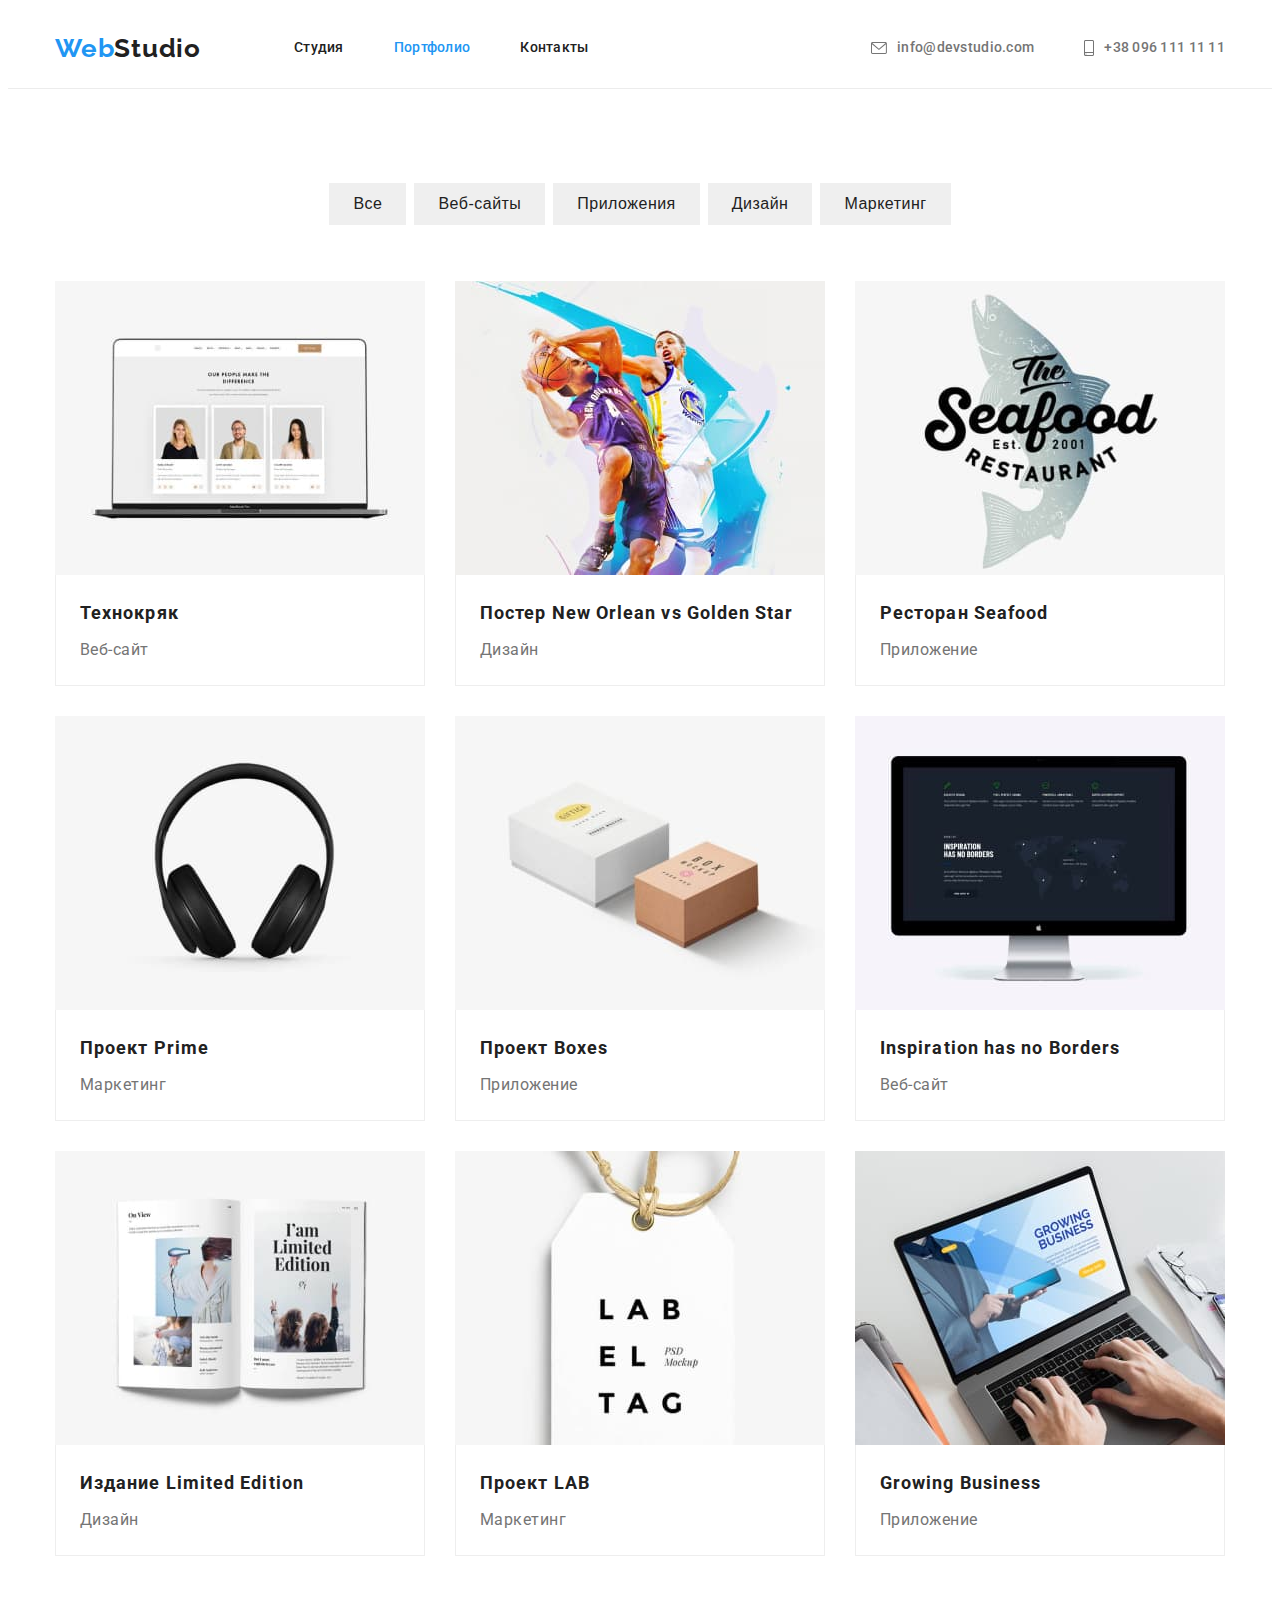
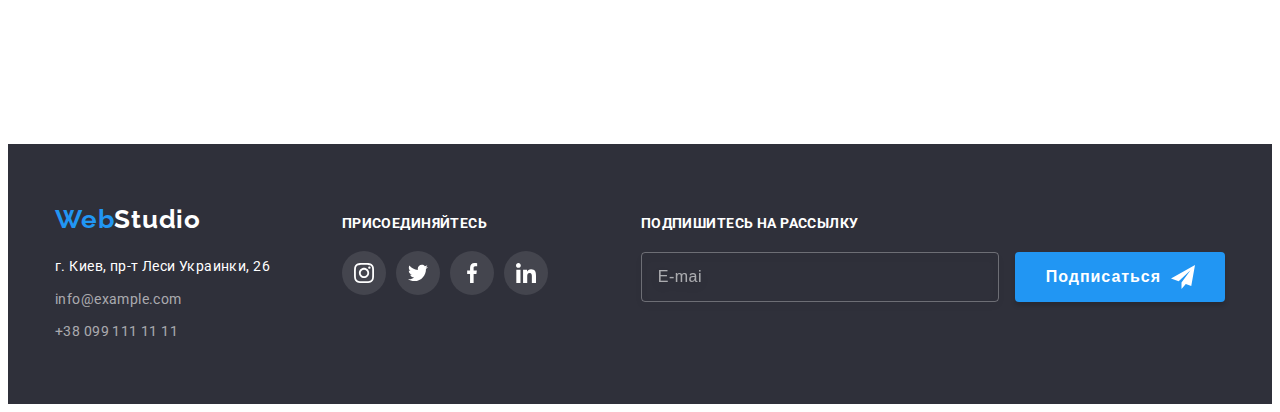
==== portfolio.html @ 200ee445 "commit" ====
<!DOCTYPE html>
<html lang="ru">
  <head>
    <meta charset="UTF-8" />
    <meta http-equiv="X-UA-Compatible" content="IE=edge" />
    <meta name="viewport" content="width=device-width, initial-scale=1.0" />
    <title>Webstudio</title>
    <link rel="preconnect" href="https://fonts.googleapis.com" />
    <link rel="preconnect" href="https://fonts.gstatic.com" crossorigin />
    <link
      href="https://fonts.googleapis.com/css2?family=Montserrat&family=Raleway:wght@700&family=Roboto:wght@400;500;700;900&display=swap"
      rel="stylesheet"
    />
    <link rel="stylesheet" href="https://cdnjs.cloudflare.com/ajax/libs/modern-normalize/1.1.0/modern-normalize.min.css"
      integrity="sha512-wpPYUAdjBVSE4KJnH1VR1HeZfpl1ub8YT/NKx4PuQ5NmX2tKuGu6U/JRp5y+Y8XG2tV+wKQpNHVUX03MfMFn9Q=="
      crossorigin="anonymous" referrerpolicy="no-referrer" />
    <link rel="stylesheet" href="./css/main.min.css">

  </head>

  <body>
    <header class="header">
      <div class="container header__container">
        <nav class="navigation">
          <a href="" class="logo header-logo"><span class="half-logo">Web</span>Studio</a>
          <ul class="navigation-list list">
            <li class="navigation-list__item"><a href="./index.html" class="navigation-list__link">Студия</a></li>
            <li class="navigation-list__item"><a href="" class="navigation-list__link current">Портфолио</a></li>
            <li class="navigation-list__item"><a href="" class="navigation-list__link">Контакты</a></li>
          </ul>
        </nav>
        <ul class="header-list-connection list">
          <li class="header-list-connection__item">
            <a href="mailto:info@devstudio.com" class="header-list-connection__mail">
              <svg class="header-list-connection__icon" width="16" height="12">
                <use href="./images/page1/icons.svg#icon-envelope"></use>
              </svg>info@devstudio.com</a>
          </li>
          <li class="header-list-connection__item">
            <a href="tel:+380961111111" class="header-list-connection__tel">
              <svg class="header-list-connection__icon" width="10" height="16">
                <use href="./images/page1/icons.svg#icon-smartphone"></use>
              </svg>+38 096 111 11 11</a>
          </li>
        </ul>
        </div>
        </header>
    <main>
      <section class="products section">
        <div class="container">
        <h2 class="visually-hidden">Фильтры</h2>
        <ul class="products-filters">
          <li class="products-filters__item list">
            <button type="button" class="products-filters__btn">Все</button>
          </li>
          <li class="products-filters__item list">
            <button type="button" class="products-filters__btn">Веб-сайты</button>
          </li>
          <li class="products-filters__item list">
            <button type="button" class="products-filters__btn">Приложения</button>
          </li>
          <li class="products-filters__item list">
            <button type="button" class="products-filters__btn">Дизайн</button>
          </li>
          <li class="products-filters__item list">
            <button type="button" class="products-filters__btn">Маркетинг</button>
          </li>
        </ul>
        <h2 class="visually-hidden">Наши продукты</h2>
        <ul class="products-list">
          <li class="products-list__item list">
            <a href="" class="products-list__link">
              <div class="products-overlay">
                <img 
              src="./images/page2/project1.jpg" 
              alt="ноутбук" 
              width="370" 
              class="products-list__img"
                />
                <div class="overlay-text">
                <p class="products-overlay__text">Технокряк это современная площадка распространения коронавируса. Компании используют
                  эту платформу для цифрового
                  шпионажа и атак на защищённые сервера конкурентов.
                </p>
                </div>
            </div>
            <div class="products-list__content">
            <h3 class="products-list__title">Технокряк</h3>
            <p class="products-list__text">Веб-сайт</p>
            </div>
            </a>
          </li>
          <li class="products-list__item list">
            <a href="" class="products-list__link">
              <div class="products-overlay">
                <img
              src="./images/page2/project2.jpg"
              alt="два баскетболиста"
              width="370"
              class="products-list__img"
                />
                <div class="overlay-text">
                <p class="products-overlay__text">Технокряк это современная площадка распространения коронавируса. Компании используют
                  эту платформу для цифрового
                  шпионажа и атак на защищённые сервера конкурентов.
                </p>
                </div>
              </div>
            <div class="products-list__content">
            <h3 class="products-list__title">Постер <span lang="eng">New Orlean vs Golden Star</span></h3>
            <p class="products-list__text">Дизайн</p>
            </div>
            </a>
          </li>
          <li class="products-list__item list">
            <a href="" class="products-list__link">
              <div class="products-overlay">
                <img
              src="./images/page2/project3.jpg"
              alt="вывеска ресторана"
              width="370"
              class="products-list__img"
                />
                <div class="overlay-text">
                <p class="products-overlay__text">Технокряк это современная площадка распространения коронавируса. Компании используют
              эту платформу для цифрового
              шпионажа и атак на защищённые сервера конкурентов.
                </p>
                </div>
            </div>
            <div class="products-list__content">
            <h3 class="products-list__title">Ресторан <span lang="eng">Seafood</span></h3>
            <p class="products-list__text">Приложение</p>
            </div>
            </a>
          </li>
          <li class="products-list__item list">
            <a href="" class="products-list__link">
              <div class="products-overlay">
                <img 
            src="./images/page2/project4.jpg" 
            alt="наушники" 
            width="370"
            class="products-list__img" 
                />
                <div class="overlay-text">
                <p class="products-overlay__text">Технокряк это современная площадка распространения коронавируса. Компании используют
              эту платформу для цифрового
              шпионажа и атак на защищённые сервера конкурентов.
                </p>
                </div>
            </div>
            <div class="products-list__content">
            <h3 class="products-list__title">Проект <span lang="eng">Prime</span></h3>
            <p class="products-list__text">Маркетинг</p>
            </div>
            </a>
          </li>
          <li class="products-list__item list">
            <a href="" class="products-list__link">
              <div class="products-overlay">
                <img
              src="./images/page2/project5.jpg"
              alt="две коробки"
              width="370"
              class="products-list__img"
                />
                <div class="overlay-text">
                <p class="products-overlay__text">Технокряк это современная площадка распространения коронавируса. Компании используют
              эту платформу для цифрового
              шпионажа и атак на защищённые сервера конкурентов.
                </p>
                </div>
            </div>
            <div class="products-list__content">
            <h3 class="products-list__title">Проект <span lang="eng">Boxes</span></h3>
            <p class="products-list__text">Приложение</p>
            </div>
            </a>
          </li>
          <li class="products-list__item list">
            <a href="" class="products-list__link">
              <div class="products-overlay">
                <img
              src="./images/page2/project6.jpg"
              alt="монитор компьютера"
              width="370"
              class="products-list__img"
                />
                <div class="overlay-text">
                <p class="products-overlay__text">Технокряк это современная площадка распространения коронавируса. Компании используют
              эту платформу для цифрового
              шпионажа и атак на защищённые сервера конкурентов.
                </p>
                </div>
            </div>
            <div class="products-list__content">
            <h3 class="products-list__title">Inspiration has no Borders</h3>
            <p class="products-list__text">Веб-сайт</p>
            </div>
            </a>
          </li>
          <li class="products-list__item list">
            <a href="" class="products-list__link">
              <div class="products-overlay">
                <img 
            src="./images/page2/project7.jpg" 
            alt="журнал" 
            width="370"
            class="products-list__img" 
                />
                <div class="overlay-text">
                <p class="products-overlay__text">Технокряк это современная площадка распространения коронавируса. Компании используют
              эту платформу для цифрового
              шпионажа и атак на защищённые сервера конкурентов.
                </p>
                </div>
            </div>
            <div class="products-list__content">
            <h3 class="products-list__title">Издание <span lang="eng">Limited Edition</span></h3>
            <p class="products-list__text">Дизайн</p>
          </div>
          </a>
          </li>
          <li class="products-list__item list">
            <a href="" class="products-list__link">
              <div class="products-overlay">
                <img
              src="./images/page2/project8.jpg"
              alt="бумажный ярлык"
              width="370"
              class="products-list__img"
                />
                <div class="overlay-text">
                <p class="products-overlay__text">Технокряк это современная площадка распространения коронавируса. Компании используют
              эту платформу для цифрового
              шпионажа и атак на защищённые сервера конкурентов.
                </p>
                </div>
            </div>
            <div class="products-list__content">
            <h3 class="products-list__title">Проект <span lang="eng">LAB</span></h3>
            <p class="products-list__text">Маркетинг</p>
            </div>
            </a>
          </li>
          <li class="products-list__item list">
            <a href="" class="products-list__link">
              <div class="products-overlay">
                <img
              src="./images/page2/project9.jpg"
              alt="клавиатура ноутбука"
              width="370"
              class="products-list__img"
                />
                <div class="overlay-text">
                <p class="products-overlay__text">Технокряк это современная площадка распространения коронавируса. Компании используют
              эту платформу для цифрового
              шпионажа и атак на защищённые сервера конкурентов.
                </p>
                </div>
            </div>
            <div class="products-list__content">
            <h3 class="products-list__title">Growing Business</h3>
            <p class="products-list__text">Приложение</p>
            </div>
            </a>
          </li>
        </ul>
        </div>
      </section>
    </main>
    <footer class="footer">
      <div class="container footer-container">
        <div class="footer-address__container">
          <a href="" class="logo footer-logo"><span class="half-logo">Web</span><span
              class="half-second-logo">Studio</span></a>
          <address class="address">
            <ul class="footer-list list">
              <li class="footer-list__item">
                <a href="https://goo.gl/maps/ZpCN1E6qf6AYgeDj6" target="_blank" rel="noopener noreferrer nofollow"
                  class="footer-list__address">г. Киев, пр-т Леси Украинки, 26</a>
              </li>
              <li class="footer-list__item">
                <a href="mailto:info@example.com" class="footer-list__mail">info@example.com</a>
              </li>
              <li class="footer-list__item">
                <a href="tel:+380991111111" class="footer-list__tel">+38 099 111 11 11</a>
              </li>
            </ul>
          </address>
        </div>
        <div class="footer-socials">
          <p class="footer__text">присоединяйтесь</p>
          <ul class="footer-socials-list list">
            <li class="footer-socials-list__item">
              <a href="" class="footer-socials__link">
                <svg class="footer-socials__icon" width="20" height="20">
                  <use href="./images/page1/icons.svg#icon-instagram-2"></use>
                </svg>
              </a>
            </li>
            <li class="footer-socials-list__item">
              <a href="" class="footer-socials__link">
                <svg class="footer-socials__icon" width="20" height="20">
                  <use href="./images/page1/icons.svg#icon-twitter-1"></use>
                </svg>
              </a>
            </li>
            <li class="footer-socials-list__item">
              <a href="" class="footer-socials__link">
                <svg class="footer-socials__icon" width="20" height="20">
                  <use href="./images/page1/icons.svg#icon-facebook-1"></use>
                </svg>
              </a>
            </li>
            <li class="footer-socials-list__item">
              <a href="" class="footer-socials__link">
                <svg class="footer-socials__icon" width="20" height="20">
                  <use href="./images/page1/icons.svg#icon-linkedin-1"></use>
                </svg>
              </a>
            </li>
          </ul>
        </div>
        <div class="footer-input__wrap">
          <form class="footer-form">
            <label for="footer-input" class="footer__label">Подпишитесь на рассылку</label>
            <input name="footer-input" type="email" class="footer-input" placeholder="E-mail" id="footer-input">
            <button type="submit" class="footer-btn">Подписаться
              <svg class="footer-btn__icon" width="24" height="24">
                <use href="./images/page1/icons.svg#icon-send"></use>
              </svg>
            </button>
          </form>
        </div>
      </div>
    </footer>
  </body>
</html>
---- css/main.min.css ----
:root{--header-text-color: #212121;--accent-color: #2196f3;--btn-color: #ffffff;--title-color: #212121;--main-text-color: #757575}p,h1,h2,h3,h4,h5,h6{margin:0}ul{margin:0;padding:0}img{display:block}body{font-family:"Roboto", sans-serif;color:#757575}*{box-sizing:border-box}.list{list-style:none}a{text-decoration:none}.container{width:1200px;padding-left:15px;padding-right:15px;margin:0 auto}.section{padding-top:94px;padding-bottom:94px}.visually-hidden{position:absolute;white-space:nowrap;width:1px;height:1px;overflow:hidden;border:0;padding:0;clip:rect(0 0 0 0);clip-path:inset(50%);margin:-1px}.header{border-bottom:1px solid #ececec}.header__container{display:flex;align-items:center}.navigation{display:flex;align-items:center}.navigation-list{display:flex}.header-logo{margin-right:93px}.logo{font-family:"Raleway", sans-serif;font-style:400;font-weight:700;font-size:26px;line-height:1.19;letter-spacing:0.03em;color:#212121;display:block}.half-logo{font-family:"Raleway", sans-serif;font-style:400;font-weight:700;font-size:26px;line-height:1.19;letter-spacing:0.03em;color:var(--accent-color)}.navigation-list__item+.navigation-list__item{margin-left:50px}.navigation-list__link{position:relative;display:block;font-weight:500;font-size:14px;line-height:1.14;letter-spacing:0.02em;color:var(--header-text-color);padding-top:32px;padding-bottom:32px;transition:color 250ms cubic-bezier(0.4, 0, 0.2, 1)}.navigation-list__link:hover,.navigation-list__link:focus{color:var(--accent-color)}.navigation-list__link.current::after{position:absolute;content:"";display:block;width:100%;height:4px;left:0;bottom:0;background:#2196f3;border-radius:2px;opacity:0;transition:opacity 250ms cubic-bezier(0.4, 0, 0.2, 1)}.navigation-list__link.current:hover::after{opacity:1}.current{color:var(--accent-color)}.header-list-connection{display:flex;margin-left:auto;align-items:center}.header-list-connection__item{color:#757575;display:flex;align-items:center}.header-list-connection__item+.header-list-connection__item{margin-left:50px}.header-list-connection__mail,.header-list-connection__tel{font-weight:500;font-size:14px;line-height:1.14;letter-spacing:0.02em;color:#757575;display:flex;align-items:center;padding-top:32px;padding-bottom:32px;transition:color 250ms cubic-bezier(0.4, 0, 0.2, 1)}.header-list-connection__mail:hover,.header-list-connection__mail:focus,.header-list-connection__tel:hover,.header-list-connection__tel:focus{color:var(--accent-color)}.header-list-connection__icon{fill:currentColor;margin-right:10px;transition:fill 250ms cubic-bezier(0.4, 0, 0.2, 1)}.hero{background-color:#2f303a;padding-top:200px;padding-bottom:200px;text-align:center;background-image:linear-gradient(rgba(47,48,58,0.4), rgba(47,48,58,0.4)),url(../images/page1/hero-bg.jpg);background-repeat:no-repeat;background-position:center;block-size:cover}.hero__title{font-weight:900;font-size:44px;line-height:1.36;text-align:center;letter-spacing:0.06em;text-transform:uppercase;color:#ffffff;margin-bottom:30px;width:696px;margin-left:auto;margin-right:auto}.hero__btn{font-family:inherit;font-weight:700;font-size:16px;line-height:1.87;display:flex;align-items:center;text-align:center;letter-spacing:0.06em;color:var(--btn-color);background-color:var(--accent-color);border-color:transparent;box-shadow:0px 4px 4px rgba(0,0,0,0.15);border-radius:4px;cursor:pointer;min-width:200px;height:50px;margin-left:auto;margin-right:auto;padding:10px 32px}.features__section{padding-top:94px}.features-list{display:flex;justify-content:center;align-items:center}.features-list__item{width:270px}.features-list__item:not(:last-child){margin-right:30px}.features-list__title{font-weight:700;font-size:14px;line-height:1.14;letter-spacing:0.03em;text-transform:uppercase;color:var(--title-color)}.features-list__text{font-size:14px;line-height:1.71;letter-spacing:0.03em;color:var(--main-text-color)}.features__icons{display:flex;align-items:center;justify-content:center;background:#f5f4fa;border-radius:4px;width:270px;height:120px;margin-bottom:30px}.occupation__title{font-size:36px;line-height:1.16;text-align:center;letter-spacing:0.03em;color:var(--title-color);margin-bottom:50px}.occupation-list{display:flex}.occupation-list__item{position:relative}.occupation-list__item:not(:last-child){margin-right:30px}.occupation-list__label{position:absolute;left:0;bottom:0;font-weight:bold;font-size:14px;line-height:16px;text-align:center;letter-spacing:0.03em;text-transform:uppercase;color:#ffffff;width:370px;height:70px;background:rgba(47,48,58,0.8);display:flex;justify-content:center;align-items:center}.team{background:#f5f4fa}.team__title{font-size:36px;line-height:42px;text-align:center;letter-spacing:0.03em;color:var(--title-color);margin-bottom:50px}.team-list{display:flex}.team-list__item{background-color:#fff;box-shadow:0px 1px 3px rgba(0,0,0,0.12),0px 1px 1px rgba(0,0,0,0.14),0px 2px 1px rgba(0,0,0,0.2);border-radius:0px 0px 4px 4px}.team-list__item:not(:last-child){margin-right:30px}.team-list__content{padding-top:30px;padding-bottom:30px}.team__name{font-weight:500;font-size:16px;line-height:1.18;text-align:center;letter-spacing:0.03em;color:#212121;margin-bottom:10px}.team-list__position{font-size:16px;line-height:calc(19 / 16);text-align:center;letter-spacing:0.03em;color:var(--main-text-color);margin-bottom:16px}.team-socials{display:flex;justify-content:center}.team-socials__item+.team-socials__item{margin-left:10px}.team-socials__link{width:44px;height:44px;border-radius:50%;display:flex;align-items:center;justify-content:center;transition:background-color 250ms cubic-bezier(0.4, 0, 0.2, 1)}.team-socials__link:hover,.team-socials__link:focus{background-color:var(--accent-color)}.team-socials__icon{fill:#afb1b8;transition:fill 250ms cubic-bezier(0.4, 0, 0.2, 1)}.team-socials__link:hover .team-socials__icon,.team-socials__link:focus .team-socials__icon{fill:#ffffff}.clients__title{font-weight:bold;font-size:36px;line-height:42px;text-align:center;letter-spacing:0.03em;color:#212121;margin-bottom:50px}.clients-list{display:flex;justify-content:center;align-items:center}.clients-list__item{width:170px;height:92px}.clients-list__item:not(:last-child){margin-right:30px}.clients-list__link{display:flex;justify-content:center;align-items:center;width:100%;height:100%;border:1px solid #afb1b8;border-radius:4px;color:#afb1b8;transition:border-color 250ms cubic-bezier(0.4, 0, 0.2, 1),color 250ms cubic-bezier(0.4, 0, 0.2, 1)}.clients-list__link:hover,.clients-list__link:focus{color:var(--accent-color);border-color:var(--accent-color)}.clients-list__icon{fill:currentColor}.clients-list__icon:hover,.clients-list__icon:focus{fill:var(--accent-color)}.footer{background-color:#2f303a;padding-top:60px;padding-bottom:60px}.footer-address__container{flex-grow:1}.half-second-logo{font-family:"Raleway", sans-serif;font-style:normal;font-weight:700;font-size:26px;line-height:1.19;letter-spacing:0.03em;color:#ffffff}.footer-logo{margin-bottom:20px}.address{font-style:normal}.footer-list__item:not(:last-child){margin-bottom:9px}.footer-list__address{font-size:14px;line-height:1.71;letter-spacing:0.03em;color:#ffffff}.footer-list__mail{font-size:14px;line-height:1.71;letter-spacing:0.03em;color:rgba(255,255,255,0.6)}.footer-list__tel{font-size:14px;line-height:1.71;letter-spacing:0.03em;color:rgba(255,255,255,0.6)}.footer-list__address:hover,.footer-list__address:focus,.footer-list__mail:hover,.footer-list__mail:focus,.footer-list__tel:hover,.footer-list__tel:focus{color:var(--accent-color)}.footer-container{display:flex;align-items:baseline}.footer-socials{margin-left:70px}.footer__text{font-weight:bold;font-size:14px;line-height:16px;letter-spacing:0.03em;text-transform:uppercase;color:#ffffff;margin-bottom:20px}.footer-socials-list{display:flex;justify-content:center}.footer-socials-list__item+.footer-socials-list__item{margin-left:10px}.footer-socials__link{width:44px;height:44px;border-radius:50%;display:flex;align-items:center;justify-content:center;background:rgba(255,255,255,0.1);transition:background-color 250ms cubic-bezier(0.4, 0, 0.2, 1)}.footer-socials__link:hover,.footer-socials__link:focus{background-color:var(--accent-color)}.footer-socials__icon{fill:#ffffff}.footer-input__wrap{margin-left:93px}.footer__label{font-weight:bold;font-size:14px;line-height:1.14;letter-spacing:0.03em;text-transform:uppercase;color:#ffffff;margin-bottom:20px;display:block}.footer-input{width:358px;height:50px;border:1px solid rgba(255,255,255,0.3);box-sizing:border-box;filter:drop-shadow(0px 4px 4px rgba(0,0,0,0.15));border-radius:4px;margin-right:12px;padding:15px 295px 15px 16px;outline:none;background-color:transparent}.footer-input::placeholder{font-weight:normal;font-size:16px;line-height:1.25;display:flex;align-items:center;letter-spacing:0.03em;color:rgba(255,255,255,0.6)}.footer-btn{font-weight:bold;font-size:16px;line-height:1.87;display:inline-flex;align-items:center;text-align:center;letter-spacing:0.06em;color:#ffffff;background-color:var(--accent-color);border-color:transparent;box-shadow:0px 4px 4px rgba(0,0,0,0.15);border-radius:4px;cursor:pointer;min-width:200px;height:50px;padding:10px 28px 10px 29px}.footer-btn__icon{margin-left:10px;display:flex;align-items:center;justify-content:center}.backdrop{width:100vw;height:100vh;background:rgba(0,0,0,0.2);position:fixed;top:0;transition:opacity 250ms cubic-bezier(0.4, 0, 0.2, 1),visibility 250ms cubic-bezier(0.4, 0, 0.2, 1)}.backdrop.is-hidden .modal{transform:rotate(-300deg) scale(0.5)}.modal{width:528px;min-height:581px;background-color:#ffffff;box-shadow:0px 1px 3px rgba(0,0,0,0.12),0px 1px 1px rgba(0,0,0,0.14),0px 2px 1px rgba(0,0,0,0.2);border-radius:4px;position:absolute;top:50%;left:50%;transform:translate(-50%, -50%) rotate(0) scale(1);transition:transform 250ms cubic-bezier(0.4, 0, 0.2, 1);padding:40px}.modal__close-btn{width:30px;height:30px;border-radius:50%;background:#ffffff;border:1px solid rgba(0,0,0,0.1);position:absolute;top:10px;right:10px;margin:0;padding:0;display:flex;align-items:center;justify-content:center;cursor:pointer}.modal__close-btn:hover,.modal__close-btn:focus{fill:var(--accent-color);transition:fill 250ms cubic-bezier(0.4, 0, 0.2, 1)}.is-hidden{opacity:0;pointer-events:none;visibility:hidden}.modal__icon{width:18px;height:18px;color:#000000}.modal__title{font-weight:bold;font-size:20px;line-height:1.15;text-align:center;letter-spacing:0.03em;color:#212121;margin-bottom:12px}.form-field{margin-bottom:10px}.modal__label{font-weight:normal;font-size:12px;line-height:1.16;letter-spacing:0.01em;color:#757575;display:block;margin-bottom:4px}.modal-input__wrap{position:relative;display:block}.modal-input{width:100%;height:40px;border:1px solid rgba(33,33,33,0.2);box-sizing:border-box;border-radius:4px;outline:none;padding-left:42px}.modal-input:focus{border-color:var(--accent-color);transition:border-color 250ms cubic-bezier(0.4, 0, 0.2, 1)}.modal-input__icon{position:absolute;left:12px;top:50%;transform:translateY(-50%)}.modal-input:focus+.modal-input__icon{fill:var(--accent-color);transition:fill 250ms cubic-bezier(0.4, 0, 0.2, 1)}.modal-textarea{width:448px;height:120px;border:1px solid rgba(33,33,33,0.2);box-sizing:border-box;border-radius:4px;margin-bottom:10px;resize:none;padding:12px 16px;outline:none}.modal-textarea::placeholder{font-weight:normal;font-size:12px;line-height:14px;letter-spacing:0.01em;color:rgba(117,117,117,0.5)}.modal-textarea:focus{border-color:var(--accent-color);transition:border-color 250ms cubic-bezier(0.4, 0, 0.2, 1)}.modal-checkbox__text{display:flex;align-items:center;justify-content:center;font-weight:normal;font-size:14px;line-height:1.71;letter-spacing:0.03em;color:#757575}.modal-checkbox__text>span{width:16px;height:15px;border:2px solid #212121;border-radius:2px;margin-right:5px}.modal-checkbox__check{fill:transparent}.modal-checkbox__icon{display:flex;align-items:center;justify-content:center}.modal-checkbox:checked+.modal-checkbox__icon{background-color:var(--accent-color);border:none}.modal-checkbox:checked+.modal-checkbox__icon svg{fill:#ffffff}.modal-checkbox:focus+.modal-checkbox__icon{border-color:var(--accent-color);transition:border-color 250ms cubic-bezier(0.4, 0, 0.2, 1)}.modal-checkbox__second-text{font-weight:normal;font-size:14px;line-height:1.71;letter-spacing:0.03em;text-decoration-line:underline;color:#2196f3;margin-left:3px}.modal__btn{font-weight:bold;font-size:16px;line-height:1.87;display:flex;align-items:center;text-align:center;letter-spacing:0.06em;color:var(--btn-color);background:var(--accent-color);border-color:transparent;box-shadow:0px 4px 4px rgba(0,0,0,0.15);border-radius:4px;cursor:pointer;min-width:200px;height:50px;margin-left:auto;margin-right:auto;padding:10px 55px}.products-filters{margin-bottom:56px;display:flex;justify-content:center}.products-filters__item:not(:last-child){margin-right:8px}.products-filters__btn{font-weight:500;font-size:16px;line-height:1.62;text-align:center;letter-spacing:0.03em;color:#212121;cursor:pointer;padding:6px 22px;border-color:transparent;transition:box-shadow 250ms cubic-bezier(0.4, 0, 0.2, 1),background-color 250ms cubic-bezier(0.4, 0, 0.2, 1),color 250ms cubic-bezier(0.4, 0, 0.2, 1)}.products-filters__btn:hover,.products-filters__btn:focus{color:#ffffff;background-color:var(--accent-color);box-shadow:0px 3px 1px rgba(0,0,0,0.1),0px 1px 2px rgba(0,0,0,0.08),0px 2px 2px rgba(0,0,0,0.12);border-radius:4px}.products-list{margin-bottom:94px;display:flex;flex-wrap:wrap;margin-left:-30px;margin-top:-30px}.products-list>.products-list__item{flex-basis:calc(100% / 3 - 30px);margin-left:30px;margin-top:30px}.products-list__link{display:block;transition:box-shadow 250ms cubic-bezier(0.4, 0, 0.2, 1)}.products-list__link:hover,.products-list__link:focus{background:#ffffff;box-sizing:border-box;box-shadow:0px 1px 1px rgba(0,0,0,0.12),0px 4px 4px rgba(0,0,0,0.06),1px 4px 6px rgba(0,0,0,0.16)}.products-list__link:hover .products-overlay::before,.products-list__link:hover .overlay-text,.products-list__link:focus .products-overlay::before,.products-list__link:focus .overlay-text{opacity:1;transform:translateY(0)}.products-overlay{position:relative;overflow:hidden}.products-overlay::before{content:"";width:100%;height:100%;background-color:rgba(33,150,243,0.9);position:absolute;transform:translateY(100%);transition:transform 250ms cubic-bezier(0.4, 0, 0.2, 1)}.overlay-text{position:absolute;top:0;left:0;width:100%;height:100%;transform:translateY(100%);transition:transform 250ms cubic-bezier(0.4, 0, 0.2, 1)}.products-overlay__text{display:flex;position:absolute;left:0;top:0;font-weight:normal;font-size:18px;line-height:1.56;letter-spacing:0.03em;color:#ffffff;padding:63px 24px;height:100%}.products-list__content{padding-top:20px;padding-left:24px;padding-right:24px;padding-bottom:20px;background:#ffffff;border:1px solid #eeeeee;border-top:none}.products-list__title{font-weight:bold;font-size:18px;line-height:2;letter-spacing:0.06em;color:var(--title-color);margin-bottom:4px}.products-list__text{font-size:16px;line-height:1.87;letter-spacing:0.03em;color:var(--main-text-color)}
/*# sourceMappingURL=main.min.css.map */
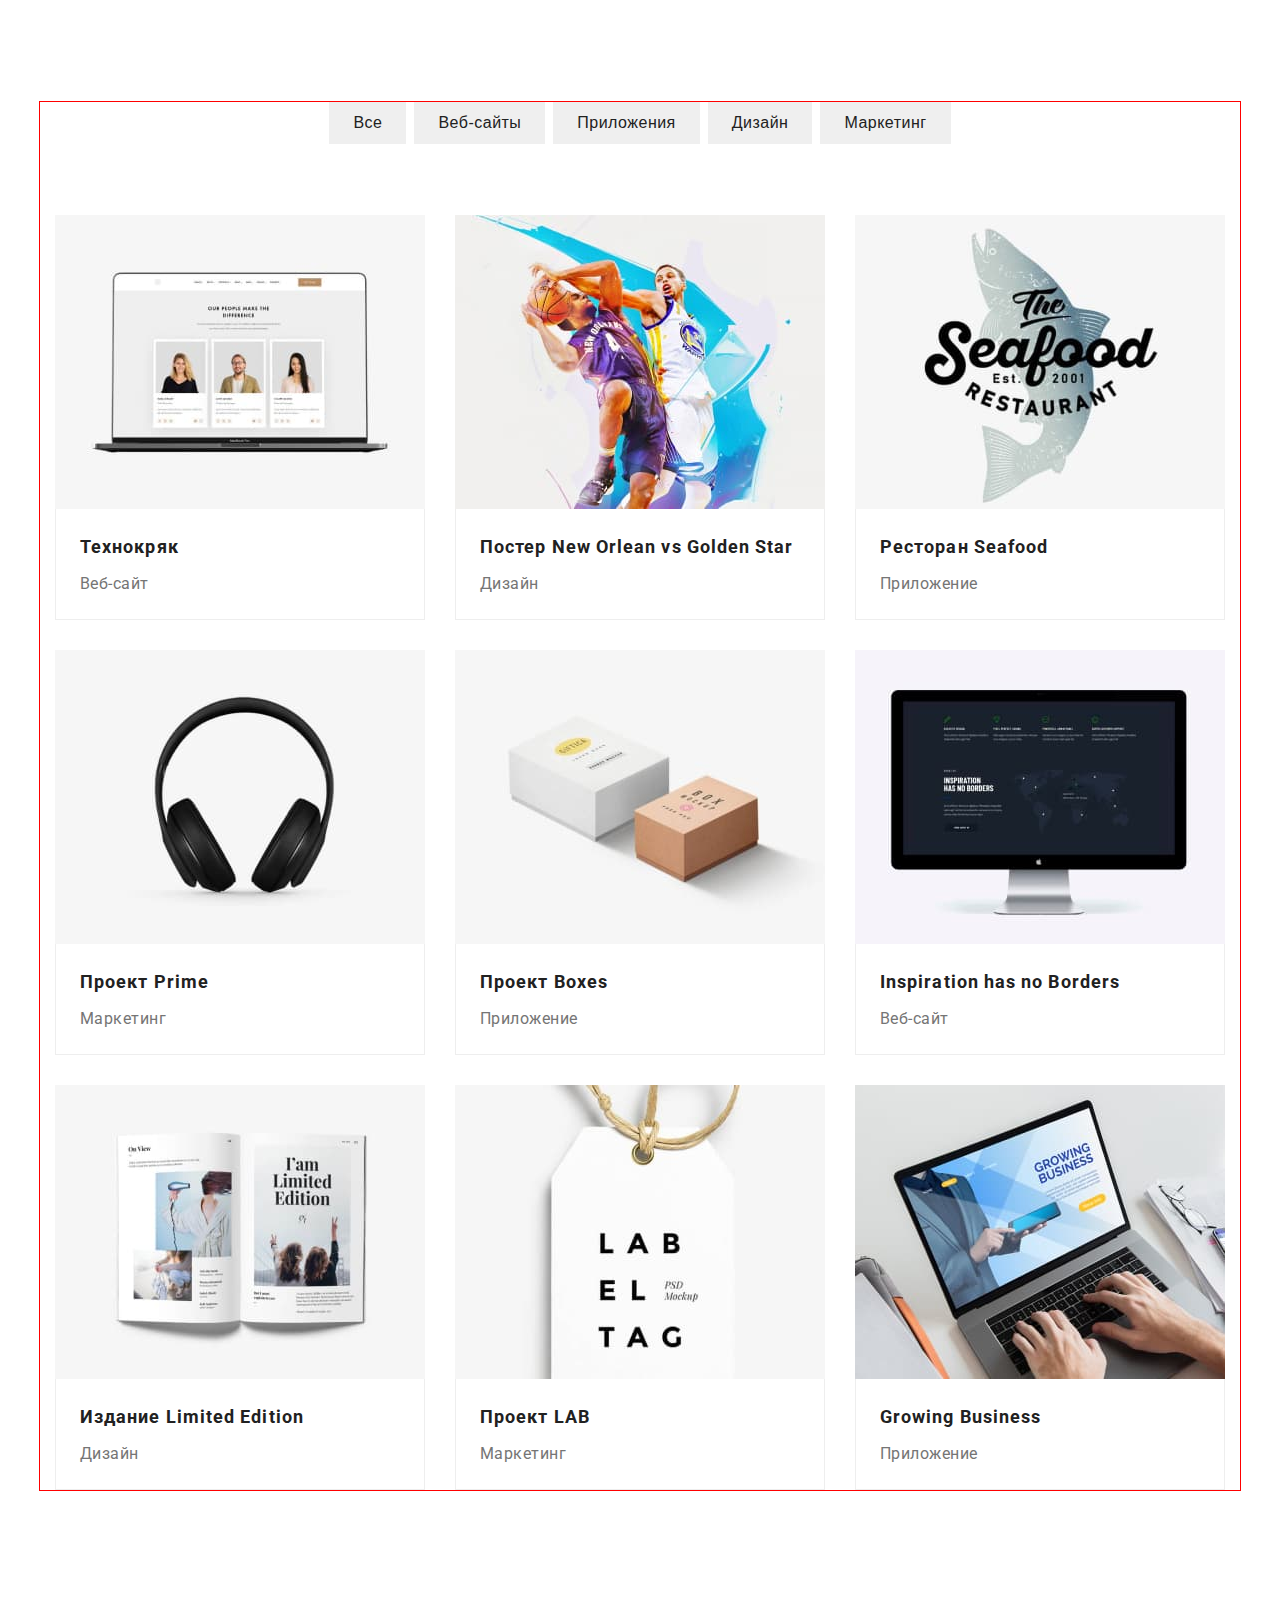
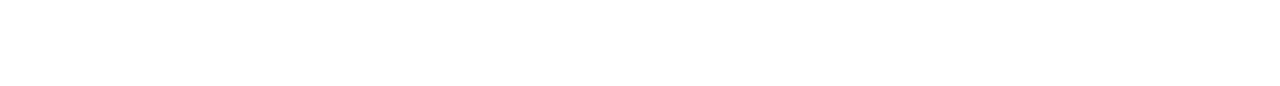
==== commit f3ab72f0: "commit" ====
--- a/portfolio.html
+++ b/portfolio.html
@@ -19,7 +19,7 @@
   </head>
 
   <body>
-    <header class="header">
+    <!-- <header class="header">
       <div class="container header__container">
         <nav class="navigation">
           <a href="" class="logo header-logo"><span class="half-logo">Web</span>Studio</a>
@@ -44,7 +44,7 @@
           </li>
         </ul>
         </div>
-        </header>
+        </header> -->
     <main>
       <section class="products section">
         <div class="container">
@@ -68,17 +68,31 @@
         </ul>
         <h2 class="visually-hidden">Наши продукты</h2>
         <ul class="products-list">
-          <li class="products-list__item list">
-            <a href="" class="products-list__link">
-              <div class="products-overlay">
-                <img 
-              src="./images/page2/project1.jpg" 
-              alt="ноутбук" 
-              width="370" 
-              class="products-list__img"
-                />
-                <div class="overlay-text">
-                <p class="products-overlay__text">Технокряк это современная площадка распространения коронавируса. Компании используют
+            <li class="products-list__item list">
+            
+            <a href="" class="products-list__link">
+              <div class="products-overlay">
+                <picture>
+                  <source 
+                    srcset="
+                      ./images/page2/project1.jpg 1x,
+                      ./images/page2/project1-2x.jpg 2x"
+                    media="(min-width: 1200px)"/>
+                  <source 
+                    srcset="
+                      ./images/page2/project1-tablet.jpg 1x,
+                      ./images/page2/project1-tablet-2x.jpg 2x"
+                    media="(min-width: 768px)"/>
+                  <source 
+                  srcset="
+                      ./images/page2/project1-mob.jpg 1x,
+                      ./images/page2/project1-mob-2x.jpg 2x"
+                    media="(min-width: 320px)"/>
+                    <img 
+                    src="./images/page2/project1.jpg" 
+                    alt="ноутбук"/>
+                <div class="overlay-text">
+                  <p class="products-overlay__text">Технокряк это современная площадка распространения коронавируса. Компании используют
                   эту платформу для цифрового
                   шпионажа и атак на защищённые сервера конкурентов.
                 </p>
@@ -93,12 +107,25 @@
           <li class="products-list__item list">
             <a href="" class="products-list__link">
               <div class="products-overlay">
-                <img
-              src="./images/page2/project2.jpg"
-              alt="два баскетболиста"
-              width="370"
-              class="products-list__img"
-                />
+                <picture>
+                  <source 
+                    srcset="
+                      ./images/page2/project2.jpg 1x,
+                      ./images/page2/project2-2x.jpg 2x" 
+                    media="(min-width: 1200px)" />
+                  <source 
+                    srcset="
+                      ./images/page2/project2-tablet.jpg 1x,
+                      ./images/page2/project2-tablet-2x.jpg 2x" 
+                    media="(min-width: 768px)" />
+                  <source 
+                    srcset="
+                      ./images/page2/project2-mob.jpg 1x,
+                      ./images/page2/project2-mob-2x.jpg 2x" 
+                    media="(min-width: 320px)" />
+                  <img 
+                  src="./images/page2/project2.jpg"
+                  alt="два баскетболиста" />
                 <div class="overlay-text">
                 <p class="products-overlay__text">Технокряк это современная площадка распространения коронавируса. Компании используют
                   эту платформу для цифрового
@@ -115,12 +142,25 @@
           <li class="products-list__item list">
             <a href="" class="products-list__link">
               <div class="products-overlay">
-                <img
-              src="./images/page2/project3.jpg"
-              alt="вывеска ресторана"
-              width="370"
-              class="products-list__img"
-                />
+                <picture>
+                  <source 
+                    srcset="
+                      ./images/page2/project3.jpg 1x,
+                      ./images/page2/project3-2x.jpg 2x" 
+                      media="(min-width: 1200px)" />
+                  <source 
+                    srcset="
+                      ./images/page2/project3-tablet.jpg 1x,
+                      ./images/page2/project3-tablet-2x.jpg 2x" 
+                    media="(min-width: 768px)" />
+                  <source 
+                    srcset="
+                      ./images/page2/project3-mob.jpg 1x,
+                      ./images/page2/project3-mob-2x.jpg 2x" 
+                    media="(min-width: 320px)" />
+                  <img 
+                  src="./images/page2/project3.jpg"
+                  alt="вывеска ресторана" />
                 <div class="overlay-text">
                 <p class="products-overlay__text">Технокряк это современная площадка распространения коронавируса. Компании используют
               эту платформу для цифрового
@@ -137,12 +177,25 @@
           <li class="products-list__item list">
             <a href="" class="products-list__link">
               <div class="products-overlay">
-                <img 
-            src="./images/page2/project4.jpg" 
-            alt="наушники" 
-            width="370"
-            class="products-list__img" 
-                />
+                <picture>
+                  <source 
+                    srcset="
+                      ./images/page2/project4.jpg 1x,
+                      ./images/page2/project4-2x.jpg 2x" 
+                    media="(min-width: 1200px)" />
+                  <source 
+                    srcset="
+                      ./images/page2/project4-tablet.jpg 1x,
+                      ./images/page2/project4-tablet-2x.jpg 2x" 
+                    media="(min-width: 768px)" />
+                  <source 
+                    srcset="
+                      ./images/page2/project4-mob.jpg 1x,
+                      ./images/page2/project4-mob-2x.jpg 2x" 
+                    media="(min-width: 320px)" />
+                  <img 
+                  src="./images/page2/project4.jpg" 
+                  alt="наушники" />
                 <div class="overlay-text">
                 <p class="products-overlay__text">Технокряк это современная площадка распространения коронавируса. Компании используют
               эту платформу для цифрового
@@ -159,12 +212,23 @@
           <li class="products-list__item list">
             <a href="" class="products-list__link">
               <div class="products-overlay">
-                <img
-              src="./images/page2/project5.jpg"
-              alt="две коробки"
-              width="370"
-              class="products-list__img"
-                />
+                <picture>
+                  <source 
+                    srcset="
+                      ./images/page2/project5.jpg 1x,
+                      ./images/page2/project5-2x.jpg 2x" media="(min-width: 1200px)" />
+                  <source 
+                    srcset="
+                      ./images/page2/project5-tablet.jpg 1x,
+                      ./images/page2/project5-tablet-2x.jpg 2x" media="(min-width: 768px)" />
+                  <source 
+                    srcset="
+                      ./images/page2/project5-mob.jpg 1x,
+                      ./images/page2/project5-mob-2x.jpg 2x" 
+                    media="(min-width: 320px)" />
+                  <img 
+                    src="./images/page2/project5.jpg"
+                    alt="две коробки" />
                 <div class="overlay-text">
                 <p class="products-overlay__text">Технокряк это современная площадка распространения коронавируса. Компании используют
               эту платформу для цифрового
@@ -181,12 +245,25 @@
           <li class="products-list__item list">
             <a href="" class="products-list__link">
               <div class="products-overlay">
-                <img
-              src="./images/page2/project6.jpg"
-              alt="монитор компьютера"
-              width="370"
-              class="products-list__img"
-                />
+                <picture>
+                  <source 
+                    srcset="
+                      ./images/page2/project6.jpg 1x,
+                      ./images/page2/project6-2x.jpg 2x" 
+                    media="(min-width: 1200px)" />
+                  <source 
+                    srcset="
+                      ./images/page2/project6-tablet.jpg 1x,
+                      ./images/page2/project6-tablet-2x.jpg 2x" 
+                    media="(min-width: 768px)" />
+                  <source 
+                  srcset="
+                      ./images/page2/project6-mob.jpg 1x,
+                      ./images/page2/project6-mob-2x.jpg 2x" 
+                  media="(min-width: 320px)" />
+                  <img 
+                  src="./images/page2/project6.jpg"
+                  alt="монитор компьютера" />
                 <div class="overlay-text">
                 <p class="products-overlay__text">Технокряк это современная площадка распространения коронавируса. Компании используют
               эту платформу для цифрового
@@ -203,12 +280,25 @@
           <li class="products-list__item list">
             <a href="" class="products-list__link">
               <div class="products-overlay">
-                <img 
-            src="./images/page2/project7.jpg" 
-            alt="журнал" 
-            width="370"
-            class="products-list__img" 
-                />
+                <picture>
+                  <source 
+                    srcset="
+                      ./images/page2/project7.jpg 1x,
+                      ./images/page2/project7-2x.jpg 2x" 
+                    media="(min-width: 1200px)" />
+                  <source 
+                    srcset="
+                      ./images/page2/project7-tablet.jpg 1x,
+                      ./images/page2/project7-tablet-2x.jpg 2x" 
+                    media="(min-width: 768px)" />
+                  <source 
+                    srcset="
+                      ./images/page2/project7-mob.jpg 1x,
+                      ./images/page2/project7-mob-2x.jpg 2x" 
+                    media="(min-width: 320px)" />
+                  <img 
+                    src="./images/page2/project7.jpg" 
+                    alt="журнал" />
                 <div class="overlay-text">
                 <p class="products-overlay__text">Технокряк это современная площадка распространения коронавируса. Компании используют
               эту платформу для цифрового
@@ -225,12 +315,25 @@
           <li class="products-list__item list">
             <a href="" class="products-list__link">
               <div class="products-overlay">
-                <img
-              src="./images/page2/project8.jpg"
-              alt="бумажный ярлык"
-              width="370"
-              class="products-list__img"
-                />
+                <picture>
+                  <source 
+                    srcset="
+                      ./images/page2/project8.jpg 1x,
+                      ./images/page2/project8-2x.jpg 2x" 
+                    media="(min-width: 1200px)" />
+                  <source 
+                    srcset="
+                      ./images/page2/project8-tablet.jpg 1x,
+                      ./images/page2/project8-tablet-2x.jpg 2x" 
+                    media="(min-width: 768px)" />
+                  <source 
+                    srcset="
+                      ./images/page2/project8-mob.jpg 1x,
+                      ./images/page2/project8-mob-2x.jpg 2x" 
+                    media="(min-width: 320px)" />
+                  <img 
+                    src="./images/page2/project8.jpg"
+                    alt="бумажный ярлык" />
                 <div class="overlay-text">
                 <p class="products-overlay__text">Технокряк это современная площадка распространения коронавируса. Компании используют
               эту платформу для цифрового
@@ -247,12 +350,25 @@
           <li class="products-list__item list">
             <a href="" class="products-list__link">
               <div class="products-overlay">
-                <img
-              src="./images/page2/project9.jpg"
-              alt="клавиатура ноутбука"
-              width="370"
-              class="products-list__img"
-                />
+                <picture>
+                  <source 
+                    srcset="
+                      ./images/page2/project9.jpg 1x,
+                      ./images/page2/project9-2x.jpg 2x" 
+                    media="(min-width: 1200px)" />
+                  <source 
+                    srcset="
+                      ./images/page2/project9-tablet.jpg 1x,
+                      ./images/page2/project9-tablet-2x.jpg 2x"
+                    media="(min-width: 768px)" />
+                  <source 
+                    srcset="
+                      ./images/page2/project9-mob.jpg 1x,
+                      ./images/page2/project9-mob-2x.jpg 2x" 
+                    media="(min-width: 320px)" />
+                  <img 
+                    src="./images/page2/project9.jpg"
+                    alt="клавиатура ноутбука" />
                 <div class="overlay-text">
                 <p class="products-overlay__text">Технокряк это современная площадка распространения коронавируса. Компании используют
               эту платформу для цифрового
@@ -270,7 +386,7 @@
         </div>
       </section>
     </main>
-    <footer class="footer">
+    <!-- <footer class="footer">
       <div class="container footer-container">
         <div class="footer-address__container">
           <a href="" class="logo footer-logo"><span class="half-logo">Web</span><span
@@ -335,6 +451,6 @@
           </form>
         </div>
       </div>
-    </footer>
+    </footer> -->
   </body>
 </html>
--- a/css/main.min.css
+++ b/css/main.min.css
@@ -1,2 +1,2 @@
-:root{--header-text-color: #212121;--accent-color: #2196f3;--btn-color: #ffffff;--title-color: #212121;--main-text-color: #757575}p,h1,h2,h3,h4,h5,h6{margin:0}ul{margin:0;padding:0}img{display:block}body{font-family:"Roboto", sans-serif;color:#757575}*{box-sizing:border-box}.list{list-style:none}a{text-decoration:none}.container{width:1200px;padding-left:15px;padding-right:15px;margin:0 auto}.section{padding-top:94px;padding-bottom:94px}.visually-hidden{position:absolute;white-space:nowrap;width:1px;height:1px;overflow:hidden;border:0;padding:0;clip:rect(0 0 0 0);clip-path:inset(50%);margin:-1px}.header{border-bottom:1px solid #ececec}.header__container{display:flex;align-items:center}.navigation{display:flex;align-items:center}.navigation-list{display:flex}.header-logo{margin-right:93px}.logo{font-family:"Raleway", sans-serif;font-style:400;font-weight:700;font-size:26px;line-height:1.19;letter-spacing:0.03em;color:#212121;display:block}.half-logo{font-family:"Raleway", sans-serif;font-style:400;font-weight:700;font-size:26px;line-height:1.19;letter-spacing:0.03em;color:var(--accent-color)}.navigation-list__item+.navigation-list__item{margin-left:50px}.navigation-list__link{position:relative;display:block;font-weight:500;font-size:14px;line-height:1.14;letter-spacing:0.02em;color:var(--header-text-color);padding-top:32px;padding-bottom:32px;transition:color 250ms cubic-bezier(0.4, 0, 0.2, 1)}.navigation-list__link:hover,.navigation-list__link:focus{color:var(--accent-color)}.navigation-list__link.current::after{position:absolute;content:"";display:block;width:100%;height:4px;left:0;bottom:0;background:#2196f3;border-radius:2px;opacity:0;transition:opacity 250ms cubic-bezier(0.4, 0, 0.2, 1)}.navigation-list__link.current:hover::after{opacity:1}.current{color:var(--accent-color)}.header-list-connection{display:flex;margin-left:auto;align-items:center}.header-list-connection__item{color:#757575;display:flex;align-items:center}.header-list-connection__item+.header-list-connection__item{margin-left:50px}.header-list-connection__mail,.header-list-connection__tel{font-weight:500;font-size:14px;line-height:1.14;letter-spacing:0.02em;color:#757575;display:flex;align-items:center;padding-top:32px;padding-bottom:32px;transition:color 250ms cubic-bezier(0.4, 0, 0.2, 1)}.header-list-connection__mail:hover,.header-list-connection__mail:focus,.header-list-connection__tel:hover,.header-list-connection__tel:focus{color:var(--accent-color)}.header-list-connection__icon{fill:currentColor;margin-right:10px;transition:fill 250ms cubic-bezier(0.4, 0, 0.2, 1)}.hero{background-color:#2f303a;padding-top:200px;padding-bottom:200px;text-align:center;background-image:linear-gradient(rgba(47,48,58,0.4), rgba(47,48,58,0.4)),url(../images/page1/hero-bg.jpg);background-repeat:no-repeat;background-position:center;block-size:cover}.hero__title{font-weight:900;font-size:44px;line-height:1.36;text-align:center;letter-spacing:0.06em;text-transform:uppercase;color:#ffffff;margin-bottom:30px;width:696px;margin-left:auto;margin-right:auto}.hero__btn{font-family:inherit;font-weight:700;font-size:16px;line-height:1.87;display:flex;align-items:center;text-align:center;letter-spacing:0.06em;color:var(--btn-color);background-color:var(--accent-color);border-color:transparent;box-shadow:0px 4px 4px rgba(0,0,0,0.15);border-radius:4px;cursor:pointer;min-width:200px;height:50px;margin-left:auto;margin-right:auto;padding:10px 32px}.features__section{padding-top:94px}.features-list{display:flex;justify-content:center;align-items:center}.features-list__item{width:270px}.features-list__item:not(:last-child){margin-right:30px}.features-list__title{font-weight:700;font-size:14px;line-height:1.14;letter-spacing:0.03em;text-transform:uppercase;color:var(--title-color)}.features-list__text{font-size:14px;line-height:1.71;letter-spacing:0.03em;color:var(--main-text-color)}.features__icons{display:flex;align-items:center;justify-content:center;background:#f5f4fa;border-radius:4px;width:270px;height:120px;margin-bottom:30px}.occupation__title{font-size:36px;line-height:1.16;text-align:center;letter-spacing:0.03em;color:var(--title-color);margin-bottom:50px}.occupation-list{display:flex}.occupation-list__item{position:relative}.occupation-list__item:not(:last-child){margin-right:30px}.occupation-list__label{position:absolute;left:0;bottom:0;font-weight:bold;font-size:14px;line-height:16px;text-align:center;letter-spacing:0.03em;text-transform:uppercase;color:#ffffff;width:370px;height:70px;background:rgba(47,48,58,0.8);display:flex;justify-content:center;align-items:center}.team{background:#f5f4fa}.team__title{font-size:36px;line-height:42px;text-align:center;letter-spacing:0.03em;color:var(--title-color);margin-bottom:50px}.team-list{display:flex}.team-list__item{background-color:#fff;box-shadow:0px 1px 3px rgba(0,0,0,0.12),0px 1px 1px rgba(0,0,0,0.14),0px 2px 1px rgba(0,0,0,0.2);border-radius:0px 0px 4px 4px}.team-list__item:not(:last-child){margin-right:30px}.team-list__content{padding-top:30px;padding-bottom:30px}.team__name{font-weight:500;font-size:16px;line-height:1.18;text-align:center;letter-spacing:0.03em;color:#212121;margin-bottom:10px}.team-list__position{font-size:16px;line-height:calc(19 / 16);text-align:center;letter-spacing:0.03em;color:var(--main-text-color);margin-bottom:16px}.team-socials{display:flex;justify-content:center}.team-socials__item+.team-socials__item{margin-left:10px}.team-socials__link{width:44px;height:44px;border-radius:50%;display:flex;align-items:center;justify-content:center;transition:background-color 250ms cubic-bezier(0.4, 0, 0.2, 1)}.team-socials__link:hover,.team-socials__link:focus{background-color:var(--accent-color)}.team-socials__icon{fill:#afb1b8;transition:fill 250ms cubic-bezier(0.4, 0, 0.2, 1)}.team-socials__link:hover .team-socials__icon,.team-socials__link:focus .team-socials__icon{fill:#ffffff}.clients__title{font-weight:bold;font-size:36px;line-height:42px;text-align:center;letter-spacing:0.03em;color:#212121;margin-bottom:50px}.clients-list{display:flex;justify-content:center;align-items:center}.clients-list__item{width:170px;height:92px}.clients-list__item:not(:last-child){margin-right:30px}.clients-list__link{display:flex;justify-content:center;align-items:center;width:100%;height:100%;border:1px solid #afb1b8;border-radius:4px;color:#afb1b8;transition:border-color 250ms cubic-bezier(0.4, 0, 0.2, 1),color 250ms cubic-bezier(0.4, 0, 0.2, 1)}.clients-list__link:hover,.clients-list__link:focus{color:var(--accent-color);border-color:var(--accent-color)}.clients-list__icon{fill:currentColor}.clients-list__icon:hover,.clients-list__icon:focus{fill:var(--accent-color)}.footer{background-color:#2f303a;padding-top:60px;padding-bottom:60px}.footer-address__container{flex-grow:1}.half-second-logo{font-family:"Raleway", sans-serif;font-style:normal;font-weight:700;font-size:26px;line-height:1.19;letter-spacing:0.03em;color:#ffffff}.footer-logo{margin-bottom:20px}.address{font-style:normal}.footer-list__item:not(:last-child){margin-bottom:9px}.footer-list__address{font-size:14px;line-height:1.71;letter-spacing:0.03em;color:#ffffff}.footer-list__mail{font-size:14px;line-height:1.71;letter-spacing:0.03em;color:rgba(255,255,255,0.6)}.footer-list__tel{font-size:14px;line-height:1.71;letter-spacing:0.03em;color:rgba(255,255,255,0.6)}.footer-list__address:hover,.footer-list__address:focus,.footer-list__mail:hover,.footer-list__mail:focus,.footer-list__tel:hover,.footer-list__tel:focus{color:var(--accent-color)}.footer-container{display:flex;align-items:baseline}.footer-socials{margin-left:70px}.footer__text{font-weight:bold;font-size:14px;line-height:16px;letter-spacing:0.03em;text-transform:uppercase;color:#ffffff;margin-bottom:20px}.footer-socials-list{display:flex;justify-content:center}.footer-socials-list__item+.footer-socials-list__item{margin-left:10px}.footer-socials__link{width:44px;height:44px;border-radius:50%;display:flex;align-items:center;justify-content:center;background:rgba(255,255,255,0.1);transition:background-color 250ms cubic-bezier(0.4, 0, 0.2, 1)}.footer-socials__link:hover,.footer-socials__link:focus{background-color:var(--accent-color)}.footer-socials__icon{fill:#ffffff}.footer-input__wrap{margin-left:93px}.footer__label{font-weight:bold;font-size:14px;line-height:1.14;letter-spacing:0.03em;text-transform:uppercase;color:#ffffff;margin-bottom:20px;display:block}.footer-input{width:358px;height:50px;border:1px solid rgba(255,255,255,0.3);box-sizing:border-box;filter:drop-shadow(0px 4px 4px rgba(0,0,0,0.15));border-radius:4px;margin-right:12px;padding:15px 295px 15px 16px;outline:none;background-color:transparent}.footer-input::placeholder{font-weight:normal;font-size:16px;line-height:1.25;display:flex;align-items:center;letter-spacing:0.03em;color:rgba(255,255,255,0.6)}.footer-btn{font-weight:bold;font-size:16px;line-height:1.87;display:inline-flex;align-items:center;text-align:center;letter-spacing:0.06em;color:#ffffff;background-color:var(--accent-color);border-color:transparent;box-shadow:0px 4px 4px rgba(0,0,0,0.15);border-radius:4px;cursor:pointer;min-width:200px;height:50px;padding:10px 28px 10px 29px}.footer-btn__icon{margin-left:10px;display:flex;align-items:center;justify-content:center}.backdrop{width:100vw;height:100vh;background:rgba(0,0,0,0.2);position:fixed;top:0;transition:opacity 250ms cubic-bezier(0.4, 0, 0.2, 1),visibility 250ms cubic-bezier(0.4, 0, 0.2, 1)}.backdrop.is-hidden .modal{transform:rotate(-300deg) scale(0.5)}.modal{width:528px;min-height:581px;background-color:#ffffff;box-shadow:0px 1px 3px rgba(0,0,0,0.12),0px 1px 1px rgba(0,0,0,0.14),0px 2px 1px rgba(0,0,0,0.2);border-radius:4px;position:absolute;top:50%;left:50%;transform:translate(-50%, -50%) rotate(0) scale(1);transition:transform 250ms cubic-bezier(0.4, 0, 0.2, 1);padding:40px}.modal__close-btn{width:30px;height:30px;border-radius:50%;background:#ffffff;border:1px solid rgba(0,0,0,0.1);position:absolute;top:10px;right:10px;margin:0;padding:0;display:flex;align-items:center;justify-content:center;cursor:pointer}.modal__close-btn:hover,.modal__close-btn:focus{fill:var(--accent-color);transition:fill 250ms cubic-bezier(0.4, 0, 0.2, 1)}.is-hidden{opacity:0;pointer-events:none;visibility:hidden}.modal__icon{width:18px;height:18px;color:#000000}.modal__title{font-weight:bold;font-size:20px;line-height:1.15;text-align:center;letter-spacing:0.03em;color:#212121;margin-bottom:12px}.form-field{margin-bottom:10px}.modal__label{font-weight:normal;font-size:12px;line-height:1.16;letter-spacing:0.01em;color:#757575;display:block;margin-bottom:4px}.modal-input__wrap{position:relative;display:block}.modal-input{width:100%;height:40px;border:1px solid rgba(33,33,33,0.2);box-sizing:border-box;border-radius:4px;outline:none;padding-left:42px}.modal-input:focus{border-color:var(--accent-color);transition:border-color 250ms cubic-bezier(0.4, 0, 0.2, 1)}.modal-input__icon{position:absolute;left:12px;top:50%;transform:translateY(-50%)}.modal-input:focus+.modal-input__icon{fill:var(--accent-color);transition:fill 250ms cubic-bezier(0.4, 0, 0.2, 1)}.modal-textarea{width:448px;height:120px;border:1px solid rgba(33,33,33,0.2);box-sizing:border-box;border-radius:4px;margin-bottom:10px;resize:none;padding:12px 16px;outline:none}.modal-textarea::placeholder{font-weight:normal;font-size:12px;line-height:14px;letter-spacing:0.01em;color:rgba(117,117,117,0.5)}.modal-textarea:focus{border-color:var(--accent-color);transition:border-color 250ms cubic-bezier(0.4, 0, 0.2, 1)}.modal-checkbox__text{display:flex;align-items:center;justify-content:center;font-weight:normal;font-size:14px;line-height:1.71;letter-spacing:0.03em;color:#757575}.modal-checkbox__text>span{width:16px;height:15px;border:2px solid #212121;border-radius:2px;margin-right:5px}.modal-checkbox__check{fill:transparent}.modal-checkbox__icon{display:flex;align-items:center;justify-content:center}.modal-checkbox:checked+.modal-checkbox__icon{background-color:var(--accent-color);border:none}.modal-checkbox:checked+.modal-checkbox__icon svg{fill:#ffffff}.modal-checkbox:focus+.modal-checkbox__icon{border-color:var(--accent-color);transition:border-color 250ms cubic-bezier(0.4, 0, 0.2, 1)}.modal-checkbox__second-text{font-weight:normal;font-size:14px;line-height:1.71;letter-spacing:0.03em;text-decoration-line:underline;color:#2196f3;margin-left:3px}.modal__btn{font-weight:bold;font-size:16px;line-height:1.87;display:flex;align-items:center;text-align:center;letter-spacing:0.06em;color:var(--btn-color);background:var(--accent-color);border-color:transparent;box-shadow:0px 4px 4px rgba(0,0,0,0.15);border-radius:4px;cursor:pointer;min-width:200px;height:50px;margin-left:auto;margin-right:auto;padding:10px 55px}.products-filters{margin-bottom:56px;display:flex;justify-content:center}.products-filters__item:not(:last-child){margin-right:8px}.products-filters__btn{font-weight:500;font-size:16px;line-height:1.62;text-align:center;letter-spacing:0.03em;color:#212121;cursor:pointer;padding:6px 22px;border-color:transparent;transition:box-shadow 250ms cubic-bezier(0.4, 0, 0.2, 1),background-color 250ms cubic-bezier(0.4, 0, 0.2, 1),color 250ms cubic-bezier(0.4, 0, 0.2, 1)}.products-filters__btn:hover,.products-filters__btn:focus{color:#ffffff;background-color:var(--accent-color);box-shadow:0px 3px 1px rgba(0,0,0,0.1),0px 1px 2px rgba(0,0,0,0.08),0px 2px 2px rgba(0,0,0,0.12);border-radius:4px}.products-list{margin-bottom:94px;display:flex;flex-wrap:wrap;margin-left:-30px;margin-top:-30px}.products-list>.products-list__item{flex-basis:calc(100% / 3 - 30px);margin-left:30px;margin-top:30px}.products-list__link{display:block;transition:box-shadow 250ms cubic-bezier(0.4, 0, 0.2, 1)}.products-list__link:hover,.products-list__link:focus{background:#ffffff;box-sizing:border-box;box-shadow:0px 1px 1px rgba(0,0,0,0.12),0px 4px 4px rgba(0,0,0,0.06),1px 4px 6px rgba(0,0,0,0.16)}.products-list__link:hover .products-overlay::before,.products-list__link:hover .overlay-text,.products-list__link:focus .products-overlay::before,.products-list__link:focus .overlay-text{opacity:1;transform:translateY(0)}.products-overlay{position:relative;overflow:hidden}.products-overlay::before{content:"";width:100%;height:100%;background-color:rgba(33,150,243,0.9);position:absolute;transform:translateY(100%);transition:transform 250ms cubic-bezier(0.4, 0, 0.2, 1)}.overlay-text{position:absolute;top:0;left:0;width:100%;height:100%;transform:translateY(100%);transition:transform 250ms cubic-bezier(0.4, 0, 0.2, 1)}.products-overlay__text{display:flex;position:absolute;left:0;top:0;font-weight:normal;font-size:18px;line-height:1.56;letter-spacing:0.03em;color:#ffffff;padding:63px 24px;height:100%}.products-list__content{padding-top:20px;padding-left:24px;padding-right:24px;padding-bottom:20px;background:#ffffff;border:1px solid #eeeeee;border-top:none}.products-list__title{font-weight:bold;font-size:18px;line-height:2;letter-spacing:0.06em;color:var(--title-color);margin-bottom:4px}.products-list__text{font-size:16px;line-height:1.87;letter-spacing:0.03em;color:var(--main-text-color)}
+:root{--header-text-color: #212121;--accent-color: #2196f3;--btn-color: #ffffff;--title-color: #212121;--main-text-color: #757575}p,h1,h2,h3,h4,h5,h6{margin:0}ul{margin:0;padding:0}img{display:block;max-width:100%;width:100%;height:auto}body{font-family:"Roboto", sans-serif;color:#757575}*{box-sizing:border-box}.list{list-style:none}a{text-decoration:none}.container{width:100%;padding-left:15px;padding-right:15px;margin:0 auto;outline:solid 1px red}@media screen and (min-width: 480px){.container{width:480px}}@media screen and (min-width: 768px){.container{width:768px}}@media screen and (min-width: 1200px){.container{width:1200px}}.section{padding-top:60px;padding-bottom:60px}@media screen and (min-width: 1200px){.section{padding-top:94px;padding-bottom:94px}}.visually-hidden{position:absolute;white-space:nowrap;width:1px;height:1px;overflow:hidden;border:0;padding:0;clip:rect(0 0 0 0);clip-path:inset(50%);margin:-1px}.header{border-bottom:1px solid #ececec}.header__container{display:flex;align-items:center}.navigation{display:flex;align-items:center}.navigation-list{display:flex}.header-logo{margin-right:93px}.logo{font-family:"Raleway", sans-serif;font-style:400;font-weight:700;font-size:26px;line-height:1.19;letter-spacing:0.03em;color:#212121;display:block}.half-logo{font-family:"Raleway", sans-serif;font-style:400;font-weight:700;font-size:26px;line-height:1.19;letter-spacing:0.03em;color:var(--accent-color)}.navigation-list__item+.navigation-list__item{margin-left:50px}.navigation-list__link{position:relative;display:block;font-weight:500;font-size:14px;line-height:1.14;letter-spacing:0.02em;color:var(--header-text-color);padding-top:32px;padding-bottom:32px;transition:color 250ms cubic-bezier(0.4, 0, 0.2, 1)}.navigation-list__link:hover,.navigation-list__link:focus{color:var(--accent-color)}.navigation-list__link.current::after{position:absolute;content:"";display:block;width:100%;height:4px;left:0;bottom:0;background:#2196f3;border-radius:2px;opacity:0;transition:opacity 250ms cubic-bezier(0.4, 0, 0.2, 1)}.navigation-list__link.current:hover::after{opacity:1}.current{color:var(--accent-color)}.header-list-connection{display:flex;margin-left:auto;align-items:center}.header-list-connection__item{color:#757575;display:flex;align-items:center}.header-list-connection__item+.header-list-connection__item{margin-left:50px}.header-list-connection__mail,.header-list-connection__tel{font-weight:500;font-size:14px;line-height:1.14;letter-spacing:0.02em;color:#757575;display:flex;align-items:center;padding-top:32px;padding-bottom:32px;transition:color 250ms cubic-bezier(0.4, 0, 0.2, 1)}.header-list-connection__mail:hover,.header-list-connection__mail:focus,.header-list-connection__tel:hover,.header-list-connection__tel:focus{color:var(--accent-color)}.header-list-connection__icon{fill:currentColor;margin-right:10px;transition:fill 250ms cubic-bezier(0.4, 0, 0.2, 1)}.hero{background-color:#2f303a;padding-top:118px;padding-bottom:118px;text-align:center;background-image:linear-gradient(rgba(47,48,58,0.4), rgba(47,48,58,0.4)),url(../images/page1/hero-img-mob.jpg);background-repeat:no-repeat;background-position:center;background-size:cover}@media (min-device-pixel-ratio: 2), (min-resolution: 192dpi), (min-resolution: 2dppx){.hero{background-image:linear-gradient(rgba(47,48,58,0.4), rgba(47,48,58,0.4)),url(../images/page1/hero-img-mob-2x.jpg)}}@media screen and (min-width: 768px){.hero{background-image:linear-gradient(rgba(47,48,58,0.4), rgba(47,48,58,0.4)),url(../images/page1/hero-img-laptop.jpg)}}@media screen and (min-width: 768px) and (min-device-pixel-ratio: 2), screen and (min-width: 768px) and (min-resolution: 192dpi), screen and (min-width: 768px) and (min-resolution: 2dppx){.hero{background-image:linear-gradient(rgba(47,48,58,0.4), rgba(47,48,58,0.4)),url(../images/page1/hero-img-laptop-2x.jpg)}}@media screen and (min-width: 1200px){.hero{background-image:linear-gradient(rgba(47,48,58,0.4), rgba(47,48,58,0.4)),url(../images/page1/hero-bg.jpg)}}@media screen and (min-width: 1200px) and (min-device-pixel-ratio: 2), screen and (min-width: 1200px) and (min-resolution: 192dpi), screen and (min-width: 1200px) and (min-resolution: 2dppx){.hero{background-image:linear-gradient(rgba(47,48,58,0.4), rgba(47,48,58,0.4)),url(../images/page1/hero-bg-2x.jpg)}}.hero__title{font-weight:900;font-size:26px;line-height:1.62;text-align:center;letter-spacing:0.06em;text-transform:uppercase;color:#ffffff;margin-bottom:30px;width:696px;margin-left:auto;margin-right:auto;max-width:360px}@media screen and (min-width: 1200px){.hero__title{font-size:44px;line-height:1.36;max-width:696px}}.hero__btn{font-family:inherit;font-weight:700;font-size:16px;line-height:1.87;display:flex;align-items:center;text-align:center;letter-spacing:0.06em;color:var(--btn-color);background-color:var(--accent-color);border-color:transparent;box-shadow:0px 4px 4px rgba(0,0,0,0.15);border-radius:4px;cursor:pointer;min-width:200px;height:50px;margin-left:auto;margin-right:auto;padding:10px 32px}.features__section{padding-top:60px;padding-bottom:60px}@media screen and (min-width: 1200px){.features__section{padding-top:94px}}@media screen and (min-width: 768px){.features-list{display:flex;flex-wrap:wrap;margin-bottom:-30px;margin-right:-30px}}.features-list__item{width:450px;margin-bottom:30px}@media screen and (min-width: 768px){.features-list__item{margin-bottom:30px;margin-right:30px;flex-basis:calc(100% / 2 - 30px);width:354px}}@media screen and (min-width: 1200px){.features-list__item{flex-basis:calc(100% / 4 - 30px);width:270px}}.features-list__title{font-weight:700;font-size:14px;line-height:1.14;letter-spacing:0.03em;text-transform:uppercase;text-align:center;color:var(--title-color)}@media screen and (min-width: 768px){.features-list__title{text-align:start}}.features-list__text{font-size:14px;line-height:1.71;letter-spacing:0.03em;color:var(--main-text-color)}.features__icons{display:flex;align-items:center;justify-content:center;background:#f5f4fa;border-radius:4px;width:450px;height:120px;margin-bottom:30px}@media screen and (min-width: 768px){.features__icons{width:354px}}@media screen and (min-width: 1200px){.features__icons{width:270px}}@media screen and (max-width: 1199px){.section__desktop-only{display:none}}.occupation__title{font-size:36px;line-height:1.16;text-align:center;letter-spacing:0.03em;color:var(--title-color);margin-bottom:50px}.occupation-list{display:flex}.occupation-list__item{position:relative}.occupation-list__item:not(:last-child){margin-right:30px}.occupation-list__label{position:absolute;left:0;bottom:0;font-weight:bold;font-size:14px;line-height:16px;text-align:center;letter-spacing:0.03em;text-transform:uppercase;color:#ffffff;width:370px;height:70px;background:rgba(47,48,58,0.8);display:flex;justify-content:center;align-items:center}.team{background:#f5f4fa}.team__title{font-size:28px;line-height:1.17;text-align:center;letter-spacing:0.03em;color:var(--title-color);margin-bottom:30px}@media screen and (min-width: 1200px){.team__title{margin-bottom:50px;font-size:36px;line-height:1.16}}@media screen and (min-width: 768px){.team-list{display:flex;flex-wrap:wrap;margin-bottom:-30px;margin-right:-30px}}.team-list__item{background-color:#fff;box-shadow:0px 1px 3px rgba(0,0,0,0.12),0px 1px 1px rgba(0,0,0,0.14),0px 2px 1px rgba(0,0,0,0.2);border-radius:0px 0px 4px 4px}.team-list__item:not(:last-child){margin-bottom:30px}@media screen and (min-width: 768px){.team-list__item{margin-bottom:30px;margin-right:30px;flex-basis:calc(100% / 2 - 30px)}}@media screen and (min-width: 1200px){.team-list__item{flex-basis:calc(100% / 4 - 30px)}}.team-list__content{padding-top:30px;padding-bottom:30px}.team__name{font-weight:500;font-size:16px;line-height:1.18;text-align:center;letter-spacing:0.03em;color:#212121;margin-bottom:10px}.team-list__position{font-size:16px;line-height:calc(19 / 16);text-align:center;letter-spacing:0.03em;color:var(--main-text-color);margin-bottom:16px}.team-socials{display:flex;justify-content:center}.team-socials__item+.team-socials__item{margin-left:10px}.team-socials__link{width:44px;height:44px;border-radius:50%;display:flex;align-items:center;justify-content:center;transition:background-color 250ms cubic-bezier(0.4, 0, 0.2, 1)}.team-socials__link:hover,.team-socials__link:focus{background-color:var(--accent-color)}.team-socials__icon{fill:#afb1b8;transition:fill 250ms cubic-bezier(0.4, 0, 0.2, 1)}.team-socials__link:hover .team-socials__icon,.team-socials__link:focus .team-socials__icon{fill:#ffffff}.clients__title{font-size:28px;line-height:1.17;font-weight:bold;text-align:center;letter-spacing:0.03em;color:#212121;margin-bottom:50px}@media screen and (min-width: 1200px){.clients__title{font-size:36px;line-height:1.16}}.clients-list{display:flex;flex-wrap:wrap;justify-content:center;align-items:center;margin-bottom:-30px;margin-right:-30px}.clients-list__item{width:210px;height:92px;margin-bottom:30px;margin-right:30px;flex-basis:calc(100% / 2 - 30px)}@media screen and (min-width: 768px){.clients-list__item{width:226px;height:92;flex-basis:calc(100% / 3 - 30px)}}@media screen and (min-width: 1200px){.clients-list__item{width:170px;height:92px;flex-basis:calc(100% / 6 - 30px)}}.clients-list__link{display:flex;justify-content:center;align-items:center;width:100%;height:100%;border:1px solid #afb1b8;border-radius:4px;color:#afb1b8;transition:border-color 250ms cubic-bezier(0.4, 0, 0.2, 1),color 250ms cubic-bezier(0.4, 0, 0.2, 1)}.clients-list__link:hover,.clients-list__link:focus{color:var(--accent-color);border-color:var(--accent-color)}.clients-list__icon{fill:currentColor}.clients-list__icon:hover,.clients-list__icon:focus{fill:var(--accent-color)}.footer{background-color:#2f303a;padding-top:60px;padding-bottom:60px}@media screen and (min-width: 1200px){.footer-address__container{flex-grow:1}}.half-second-logo{font-family:"Raleway", sans-serif;font-style:normal;font-weight:700;font-size:26px;line-height:1.19;letter-spacing:0.03em;color:#ffffff}.footer-logo{margin-bottom:20px;display:inline-block}.footer-container{text-align:center}@media screen and (min-width: 1200px){.footer-container{display:flex;align-items:baseline;text-align:start}}.address{font-style:normal;margin-bottom:60px;display:flex;justify-content:center}@media screen and (min-width: 1200px){.address{justify-content:flex-start}}.footer-list__item:not(:last-child){margin-bottom:8px}@media screen and (min-width: 1200px){.footer-list__item:not(:last-child){margin-bottom:9px}}.footer-list__address{font-size:14px;line-height:1.71;letter-spacing:0.03em;color:#ffffff}.footer-list__mail{font-size:14px;line-height:1.71;letter-spacing:0.03em;color:rgba(255,255,255,0.6)}.footer-list__tel{font-size:14px;line-height:1.71;letter-spacing:0.03em;color:rgba(255,255,255,0.6)}.footer-list__address:hover,.footer-list__address:focus,.footer-list__mail:hover,.footer-list__mail:focus,.footer-list__tel:hover,.footer-list__tel:focus{color:var(--accent-color)}@media screen and (min-width: 768px){.footer-container{display:flex;align-items:baseline;flex-wrap:wrap}}@media screen and (min-width: 1200px){.footer-container{display:flex;align-items:baseline;flex-wrap:nowrap}}@media screen and (min-width: 768px){.footer-socials{margin-left:165px}}@media screen and (min-width: 1200px){.footer-socials{margin-left:70px}}.footer__text{font-weight:bold;font-size:14px;line-height:16px;letter-spacing:0.03em;text-transform:uppercase;color:#ffffff;margin-bottom:20px}.footer-socials-list{display:flex;justify-content:center;margin-bottom:60px}.footer-socials-list__item+.footer-socials-list__item{margin-left:10px}.footer-socials__link{width:44px;height:44px;border-radius:50%;display:flex;align-items:center;justify-content:center;background:rgba(255,255,255,0.1);transition:background-color 250ms cubic-bezier(0.4, 0, 0.2, 1)}.footer-socials__link:hover,.footer-socials__link:focus{background-color:var(--accent-color)}.footer-socials__icon{fill:#ffffff}.footer-input__wrap{width:100%}@media screen and (min-width: 768px){.footer-input__wrap{text-align:center}}@media screen and (min-width: 1200px){.footer-input__wrap{margin-left:93px;display:inline-block}}.footer__label{font-weight:bold;font-size:14px;line-height:1.14;letter-spacing:0.03em;text-transform:uppercase;color:#ffffff;margin-bottom:20px;display:block}.footer-input{width:450px;height:50px;border:1px solid rgba(255,255,255,0.3);box-sizing:border-box;filter:drop-shadow(0px 4px 4px rgba(0,0,0,0.15));border-radius:4px;margin-right:12px;padding:15px 295px 15px 16px;outline:none;background-color:transparent;margin-bottom:20px}@media screen and (min-width: 1200px){.footer-input{width:358px;height:50px}}.footer-input::placeholder{font-weight:normal;font-size:16px;line-height:1.25;display:flex;align-items:center;letter-spacing:0.03em;color:rgba(255,255,255,0.6)}.footer-btn{font-weight:bold;font-size:16px;line-height:1.87;display:inline-flex;align-items:center;text-align:center;letter-spacing:0.06em;color:#ffffff;background-color:var(--accent-color);border-color:transparent;box-shadow:0px 4px 4px rgba(0,0,0,0.15);border-radius:4px;cursor:pointer;min-width:200px;height:50px;padding:10px 28px 10px 29px}@media screen and (min-width: 768px){.footer-btn{display:block}}@media screen and (min-width: 1200px){.footer-btn{display:inline-flex}}.footer-btn__icon{margin-left:10px;display:flex;align-items:center;justify-content:center}@media screen and (min-width: 768px){.footer-btn__icon{display:inline-block}}@media screen and (min-width: 1200px){.footer-btn__icon{display:flex}}.backdrop{width:100vw;height:100vh;background:rgba(0,0,0,0.2);position:fixed;top:0;transition:opacity 250ms cubic-bezier(0.4, 0, 0.2, 1),visibility 250ms cubic-bezier(0.4, 0, 0.2, 1)}.backdrop.is-hidden .modal{transform:rotate(-300deg) scale(0.5)}.modal{width:528px;min-height:581px;background-color:#ffffff;box-shadow:0px 1px 3px rgba(0,0,0,0.12),0px 1px 1px rgba(0,0,0,0.14),0px 2px 1px rgba(0,0,0,0.2);border-radius:4px;position:absolute;top:50%;left:50%;transform:translate(-50%, -50%) rotate(0) scale(1);transition:transform 250ms cubic-bezier(0.4, 0, 0.2, 1);padding:40px}.modal__close-btn{width:30px;height:30px;border-radius:50%;background:#ffffff;border:1px solid rgba(0,0,0,0.1);position:absolute;top:10px;right:10px;margin:0;padding:0;display:flex;align-items:center;justify-content:center;cursor:pointer}.modal__close-btn:hover,.modal__close-btn:focus{fill:var(--accent-color);transition:fill 250ms cubic-bezier(0.4, 0, 0.2, 1)}.is-hidden{opacity:0;pointer-events:none;visibility:hidden}.modal__icon{width:18px;height:18px;color:#000000}.modal__title{font-weight:bold;font-size:20px;line-height:1.15;text-align:center;letter-spacing:0.03em;color:#212121;margin-bottom:12px}.form-field{margin-bottom:10px}.modal__label{font-weight:normal;font-size:12px;line-height:1.16;letter-spacing:0.01em;color:#757575;display:block;margin-bottom:4px}.modal-input__wrap{position:relative;display:block}.modal-input{width:100%;height:40px;border:1px solid rgba(33,33,33,0.2);box-sizing:border-box;border-radius:4px;outline:none;padding-left:42px}.modal-input:focus{border-color:var(--accent-color);transition:border-color 250ms cubic-bezier(0.4, 0, 0.2, 1)}.modal-input__icon{position:absolute;left:12px;top:50%;transform:translateY(-50%)}.modal-input:focus+.modal-input__icon{fill:var(--accent-color);transition:fill 250ms cubic-bezier(0.4, 0, 0.2, 1)}.modal-textarea{width:448px;height:120px;border:1px solid rgba(33,33,33,0.2);box-sizing:border-box;border-radius:4px;margin-bottom:10px;resize:none;padding:12px 16px;outline:none}.modal-textarea::placeholder{font-weight:normal;font-size:12px;line-height:14px;letter-spacing:0.01em;color:rgba(117,117,117,0.5)}.modal-textarea:focus{border-color:var(--accent-color);transition:border-color 250ms cubic-bezier(0.4, 0, 0.2, 1)}.modal-checkbox__text{display:flex;align-items:center;justify-content:center;font-weight:normal;font-size:14px;line-height:1.71;letter-spacing:0.03em;color:#757575}.modal-checkbox__text>span{width:16px;height:15px;border:2px solid #212121;border-radius:2px;margin-right:5px}.modal-checkbox__check{fill:transparent}.modal-checkbox__icon{display:flex;align-items:center;justify-content:center}.modal-checkbox:checked+.modal-checkbox__icon{background-color:var(--accent-color);border:none}.modal-checkbox:checked+.modal-checkbox__icon svg{fill:#ffffff}.modal-checkbox:focus+.modal-checkbox__icon{border-color:var(--accent-color);transition:border-color 250ms cubic-bezier(0.4, 0, 0.2, 1)}.modal-checkbox__second-text{font-weight:normal;font-size:14px;line-height:1.71;letter-spacing:0.03em;text-decoration-line:underline;color:#2196f3;margin-left:3px}.modal__btn{font-weight:bold;font-size:16px;line-height:1.87;display:flex;align-items:center;text-align:center;letter-spacing:0.06em;color:var(--btn-color);background:var(--accent-color);border-color:transparent;box-shadow:0px 4px 4px rgba(0,0,0,0.15);border-radius:4px;cursor:pointer;min-width:200px;height:50px;margin-left:auto;margin-right:auto;padding:10px 55px}.products-filters{margin-bottom:40px;display:flex;flex-wrap:wrap}@media screen and (min-width: 768px){.products-filters{justify-content:center;margin-bottom:14px}}@media screen and (min-width: 1200px){.products-filters{justify-content:center;margin-bottom:56px}}.products-filters__item{margin-bottom:15px}.products-filters__item:not(:last-child){margin-right:8px}.products-filters__item:nth-last-child(2){margin-bottom:0}.products-filters__btn{font-weight:500;font-size:16px;line-height:1.62;text-align:center;letter-spacing:0.03em;color:#212121;cursor:pointer;padding:6px 22px;border-color:transparent;transition:box-shadow 250ms cubic-bezier(0.4, 0, 0.2, 1),background-color 250ms cubic-bezier(0.4, 0, 0.2, 1),color 250ms cubic-bezier(0.4, 0, 0.2, 1)}.products-filters__btn:hover,.products-filters__btn:focus{color:#ffffff;background-color:var(--accent-color);box-shadow:0px 3px 1px rgba(0,0,0,0.1),0px 1px 2px rgba(0,0,0,0.08),0px 2px 2px rgba(0,0,0,0.12);border-radius:4px}.products-list{margin-bottom:60px}@media screen and (min-width: 768px){.products-list{display:flex;flex-wrap:wrap;margin-top:-30px;margin-left:-30px}}@media screen and (min-width: 1200px){.products-list{margin-bottom:94px}}@media screen and (min-width: 768px){.products-list>.products-list__item{flex-basis:calc(100% / 2 - 30px);margin-left:30px;margin-top:30px}}@media screen and (min-width: 1200px){.products-list>.products-list__item{flex-basis:calc(100% / 3 - 30px);margin-left:30px;margin-top:30px}}.products-list__link{display:flex;flex-direction:column;height:100%;transition:box-shadow 250ms cubic-bezier(0.4, 0, 0.2, 1)}.products-list__link:hover,.products-list__link:focus{background:#ffffff;box-sizing:border-box;box-shadow:0px 1px 1px rgba(0,0,0,0.12),0px 4px 4px rgba(0,0,0,0.06),1px 4px 6px rgba(0,0,0,0.16)}.products-list__link:hover .products-overlay::before,.products-list__link:hover .overlay-text,.products-list__link:focus .products-overlay::before,.products-list__link:focus .overlay-text{opacity:1;transform:translateY(0)}.products-list__link>.products-list__content{flex-grow:1}.products-overlay{position:relative;overflow:hidden}.products-overlay::before{content:"";width:100%;height:100%;background-color:rgba(33,150,243,0.9);position:absolute;transform:translateY(100%);transition:transform 250ms cubic-bezier(0.4, 0, 0.2, 1)}.overlay-text{position:absolute;top:0;left:0;width:100%;height:100%;transform:translateY(100%);transition:transform 250ms cubic-bezier(0.4, 0, 0.2, 1)}.products-overlay__text{display:flex;position:absolute;left:0;top:0;font-weight:normal;font-size:18px;line-height:1.56;letter-spacing:0.03em;color:#ffffff;padding:63px 24px;height:100%}.products-list__content{padding-top:20px;padding-left:24px;padding-right:24px;padding-bottom:20px;background:#ffffff;border:1px solid #eeeeee;border-top:none}.products-list__title{font-weight:bold;font-size:18px;line-height:2;letter-spacing:0.06em;color:var(--title-color);margin-bottom:4px}.products-list__text{font-size:16px;line-height:1.87;letter-spacing:0.03em;color:var(--main-text-color)}
 /*# sourceMappingURL=main.min.css.map */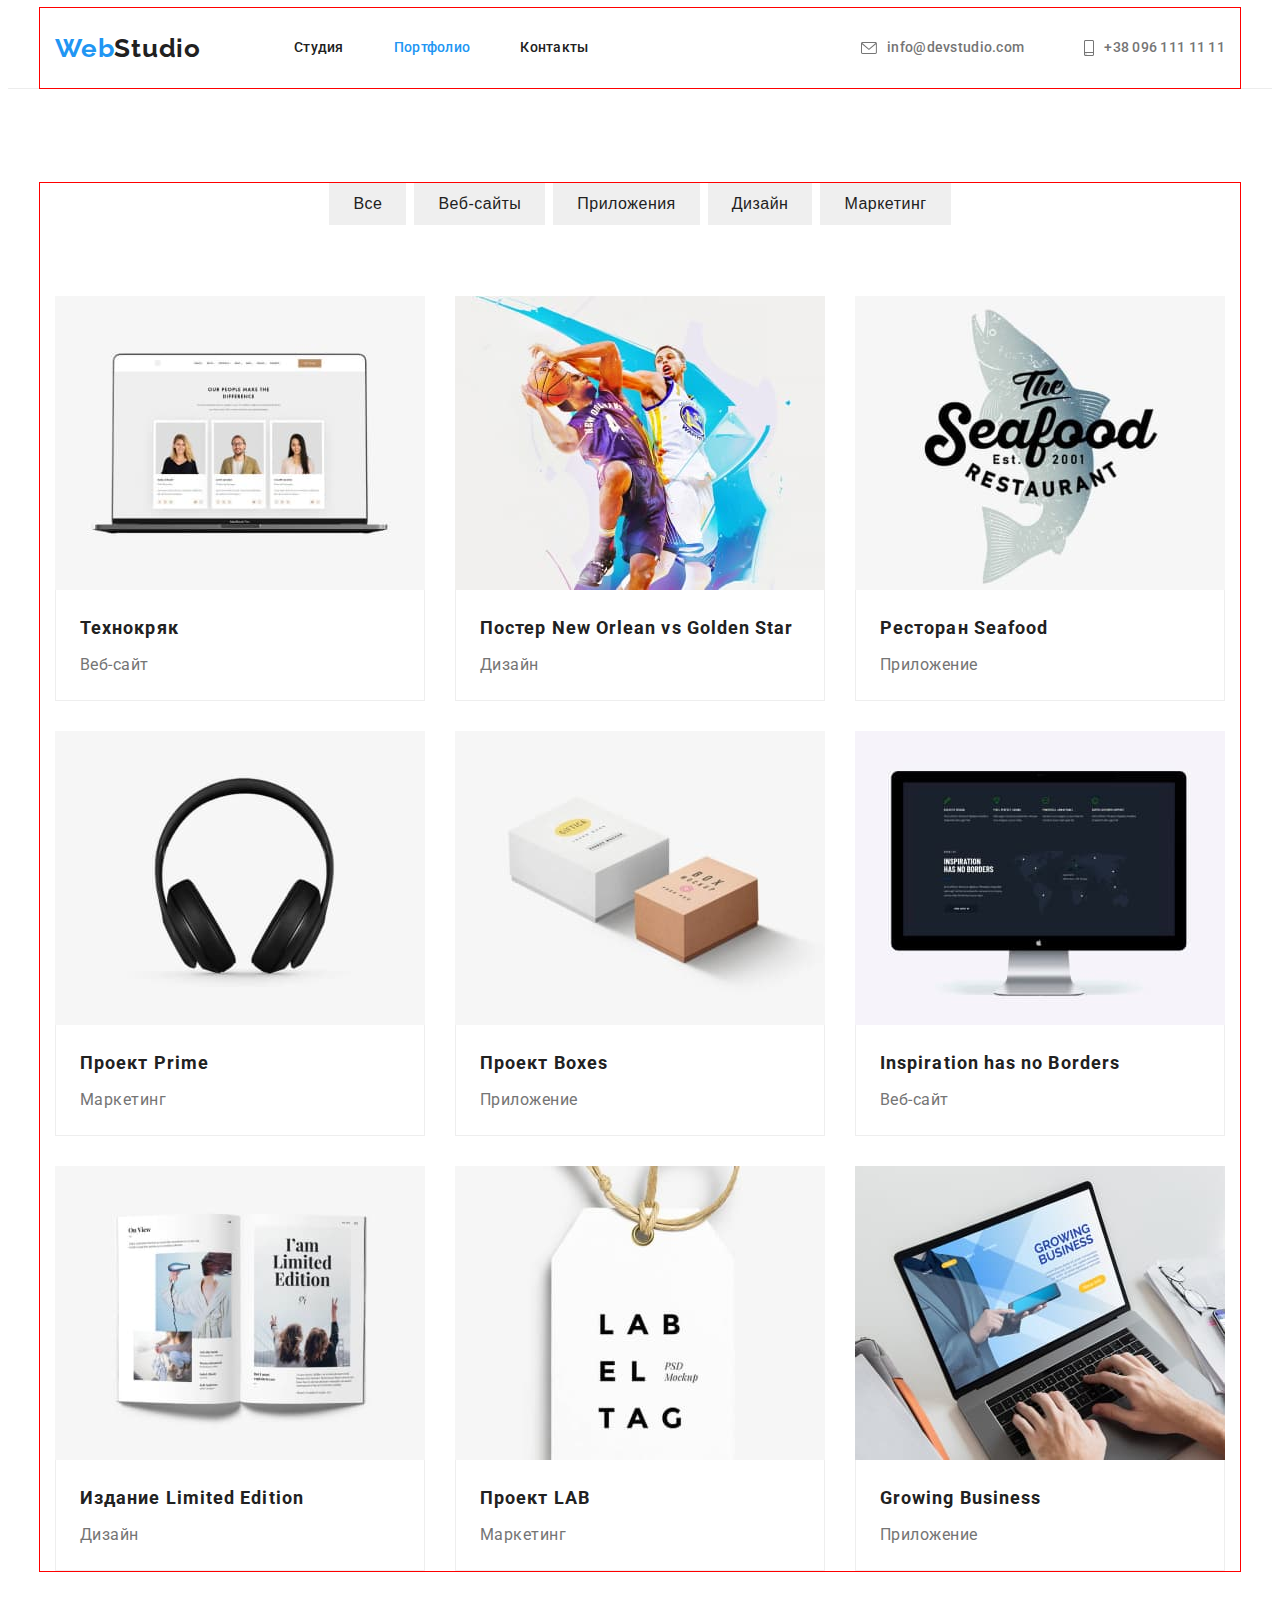
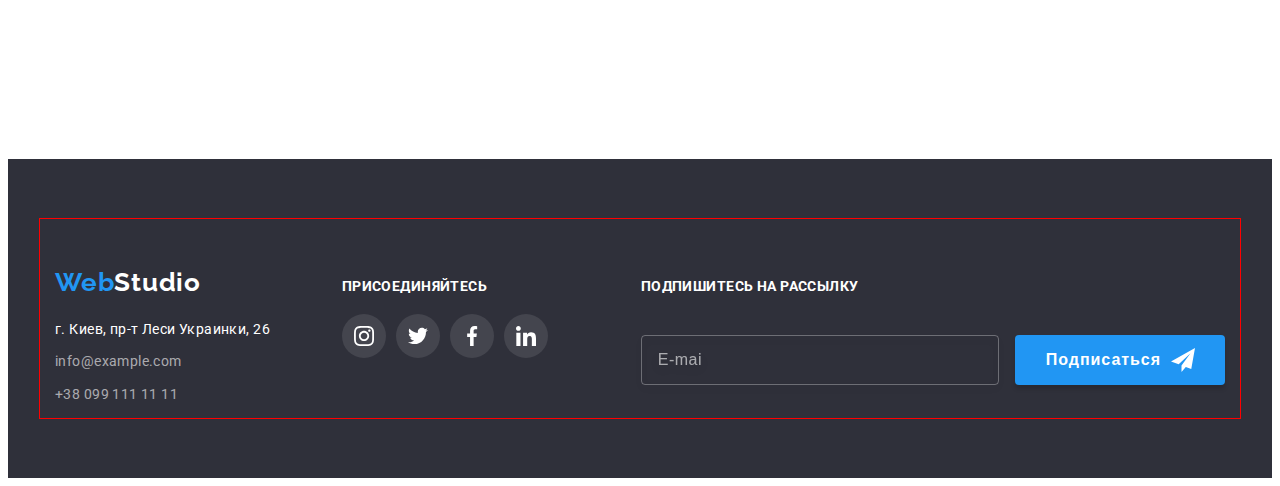
==== commit 80d4eceb: "commit" ====
--- a/portfolio.html
+++ b/portfolio.html
@@ -19,7 +19,7 @@
   </head>
 
   <body>
-    <!-- <header class="header">
+    <header class="header">
       <div class="container header__container">
         <nav class="navigation">
           <a href="" class="logo header-logo"><span class="half-logo">Web</span>Studio</a>
@@ -44,7 +44,48 @@
           </li>
         </ul>
         </div>
-        </header> -->
+        <div class="mob-menu is-hidden">
+          <div class="container">
+            <div class="mob-menu-top">
+              <button type="button" class="menu-close-btn">
+                <svg width="40" height="40">
+                  <use href="./images/page1/icons.svg#icon-close-black"></use>
+                </svg>
+              </button>
+              <ul class="mob-menu-list list">
+                <li class="mob-menu-list__item"><a href="" class="mob-menu-list__link">Студия</a></li>
+                <li class="mob-menu-list__item"><a href="./portfolio.html" class="mob-menu-list__link">Портфолио</a></li>
+                <li class="mob-menu-list__item"><a href="" class="mob-menu-list__link">Контакты</a></li>
+              </ul>
+            </div>
+            <div class="mob-menu-bottom">
+              <ul class="mob-contacts list">
+                <li class="mob-contacts__item">
+                  <a href="tel:+380961111111" class="mob-contacts__tel">+38 096 111 11 11</a>
+        
+                </li>
+                <li class="mob-contacts__item">
+                  <a href="mailto:info@devstudio.com" class="mob-contacts__mail">info@devstudio.com</a>
+                </li>
+              </ul>
+              <ul class="mob-socials list">
+                <li class="mob-socials__item">
+                  <a href="" class="mob-socials__link">Instagram</a>
+                </li>
+                <li class="mob-socials__item">
+                  <a href="" class="mob-socials__link">Twitter</a>
+                </li>
+                <li class="mob-socials__item">
+                  <a href="" class="mob-socials__link">Facebook</a>
+                </li>
+                <li class="mob-socials__item">
+                  <a href="" class="mob-socials__link">LinkedIn</a>
+                </li>
+              </ul>
+            </div>
+          </div>
+        </div>
+        </header>
     <main>
       <section class="products section">
         <div class="container">
@@ -386,7 +427,7 @@
         </div>
       </section>
     </main>
-    <!-- <footer class="footer">
+    <footer class="footer">
       <div class="container footer-container">
         <div class="footer-address__container">
           <a href="" class="logo footer-logo"><span class="half-logo">Web</span><span
@@ -451,6 +492,6 @@
           </form>
         </div>
       </div>
-    </footer> -->
+    </footer>
   </body>
 </html>
--- a/css/main.min.css
+++ b/css/main.min.css
@@ -1,2 +1,2 @@
-:root{--header-text-color: #212121;--accent-color: #2196f3;--btn-color: #ffffff;--title-color: #212121;--main-text-color: #757575}p,h1,h2,h3,h4,h5,h6{margin:0}ul{margin:0;padding:0}img{display:block;max-width:100%;width:100%;height:auto}body{font-family:"Roboto", sans-serif;color:#757575}*{box-sizing:border-box}.list{list-style:none}a{text-decoration:none}.container{width:100%;padding-left:15px;padding-right:15px;margin:0 auto;outline:solid 1px red}@media screen and (min-width: 480px){.container{width:480px}}@media screen and (min-width: 768px){.container{width:768px}}@media screen and (min-width: 1200px){.container{width:1200px}}.section{padding-top:60px;padding-bottom:60px}@media screen and (min-width: 1200px){.section{padding-top:94px;padding-bottom:94px}}.visually-hidden{position:absolute;white-space:nowrap;width:1px;height:1px;overflow:hidden;border:0;padding:0;clip:rect(0 0 0 0);clip-path:inset(50%);margin:-1px}.header{border-bottom:1px solid #ececec}.header__container{display:flex;align-items:center}.navigation{display:flex;align-items:center}.navigation-list{display:flex}.header-logo{margin-right:93px}.logo{font-family:"Raleway", sans-serif;font-style:400;font-weight:700;font-size:26px;line-height:1.19;letter-spacing:0.03em;color:#212121;display:block}.half-logo{font-family:"Raleway", sans-serif;font-style:400;font-weight:700;font-size:26px;line-height:1.19;letter-spacing:0.03em;color:var(--accent-color)}.navigation-list__item+.navigation-list__item{margin-left:50px}.navigation-list__link{position:relative;display:block;font-weight:500;font-size:14px;line-height:1.14;letter-spacing:0.02em;color:var(--header-text-color);padding-top:32px;padding-bottom:32px;transition:color 250ms cubic-bezier(0.4, 0, 0.2, 1)}.navigation-list__link:hover,.navigation-list__link:focus{color:var(--accent-color)}.navigation-list__link.current::after{position:absolute;content:"";display:block;width:100%;height:4px;left:0;bottom:0;background:#2196f3;border-radius:2px;opacity:0;transition:opacity 250ms cubic-bezier(0.4, 0, 0.2, 1)}.navigation-list__link.current:hover::after{opacity:1}.current{color:var(--accent-color)}.header-list-connection{display:flex;margin-left:auto;align-items:center}.header-list-connection__item{color:#757575;display:flex;align-items:center}.header-list-connection__item+.header-list-connection__item{margin-left:50px}.header-list-connection__mail,.header-list-connection__tel{font-weight:500;font-size:14px;line-height:1.14;letter-spacing:0.02em;color:#757575;display:flex;align-items:center;padding-top:32px;padding-bottom:32px;transition:color 250ms cubic-bezier(0.4, 0, 0.2, 1)}.header-list-connection__mail:hover,.header-list-connection__mail:focus,.header-list-connection__tel:hover,.header-list-connection__tel:focus{color:var(--accent-color)}.header-list-connection__icon{fill:currentColor;margin-right:10px;transition:fill 250ms cubic-bezier(0.4, 0, 0.2, 1)}.hero{background-color:#2f303a;padding-top:118px;padding-bottom:118px;text-align:center;background-image:linear-gradient(rgba(47,48,58,0.4), rgba(47,48,58,0.4)),url(../images/page1/hero-img-mob.jpg);background-repeat:no-repeat;background-position:center;background-size:cover}@media (min-device-pixel-ratio: 2), (min-resolution: 192dpi), (min-resolution: 2dppx){.hero{background-image:linear-gradient(rgba(47,48,58,0.4), rgba(47,48,58,0.4)),url(../images/page1/hero-img-mob-2x.jpg)}}@media screen and (min-width: 768px){.hero{background-image:linear-gradient(rgba(47,48,58,0.4), rgba(47,48,58,0.4)),url(../images/page1/hero-img-laptop.jpg)}}@media screen and (min-width: 768px) and (min-device-pixel-ratio: 2), screen and (min-width: 768px) and (min-resolution: 192dpi), screen and (min-width: 768px) and (min-resolution: 2dppx){.hero{background-image:linear-gradient(rgba(47,48,58,0.4), rgba(47,48,58,0.4)),url(../images/page1/hero-img-laptop-2x.jpg)}}@media screen and (min-width: 1200px){.hero{background-image:linear-gradient(rgba(47,48,58,0.4), rgba(47,48,58,0.4)),url(../images/page1/hero-bg.jpg)}}@media screen and (min-width: 1200px) and (min-device-pixel-ratio: 2), screen and (min-width: 1200px) and (min-resolution: 192dpi), screen and (min-width: 1200px) and (min-resolution: 2dppx){.hero{background-image:linear-gradient(rgba(47,48,58,0.4), rgba(47,48,58,0.4)),url(../images/page1/hero-bg-2x.jpg)}}.hero__title{font-weight:900;font-size:26px;line-height:1.62;text-align:center;letter-spacing:0.06em;text-transform:uppercase;color:#ffffff;margin-bottom:30px;width:696px;margin-left:auto;margin-right:auto;max-width:360px}@media screen and (min-width: 1200px){.hero__title{font-size:44px;line-height:1.36;max-width:696px}}.hero__btn{font-family:inherit;font-weight:700;font-size:16px;line-height:1.87;display:flex;align-items:center;text-align:center;letter-spacing:0.06em;color:var(--btn-color);background-color:var(--accent-color);border-color:transparent;box-shadow:0px 4px 4px rgba(0,0,0,0.15);border-radius:4px;cursor:pointer;min-width:200px;height:50px;margin-left:auto;margin-right:auto;padding:10px 32px}.features__section{padding-top:60px;padding-bottom:60px}@media screen and (min-width: 1200px){.features__section{padding-top:94px}}@media screen and (min-width: 768px){.features-list{display:flex;flex-wrap:wrap;margin-bottom:-30px;margin-right:-30px}}.features-list__item{width:450px;margin-bottom:30px}@media screen and (min-width: 768px){.features-list__item{margin-bottom:30px;margin-right:30px;flex-basis:calc(100% / 2 - 30px);width:354px}}@media screen and (min-width: 1200px){.features-list__item{flex-basis:calc(100% / 4 - 30px);width:270px}}.features-list__title{font-weight:700;font-size:14px;line-height:1.14;letter-spacing:0.03em;text-transform:uppercase;text-align:center;color:var(--title-color)}@media screen and (min-width: 768px){.features-list__title{text-align:start}}.features-list__text{font-size:14px;line-height:1.71;letter-spacing:0.03em;color:var(--main-text-color)}.features__icons{display:flex;align-items:center;justify-content:center;background:#f5f4fa;border-radius:4px;width:450px;height:120px;margin-bottom:30px}@media screen and (min-width: 768px){.features__icons{width:354px}}@media screen and (min-width: 1200px){.features__icons{width:270px}}@media screen and (max-width: 1199px){.section__desktop-only{display:none}}.occupation__title{font-size:36px;line-height:1.16;text-align:center;letter-spacing:0.03em;color:var(--title-color);margin-bottom:50px}.occupation-list{display:flex}.occupation-list__item{position:relative}.occupation-list__item:not(:last-child){margin-right:30px}.occupation-list__label{position:absolute;left:0;bottom:0;font-weight:bold;font-size:14px;line-height:16px;text-align:center;letter-spacing:0.03em;text-transform:uppercase;color:#ffffff;width:370px;height:70px;background:rgba(47,48,58,0.8);display:flex;justify-content:center;align-items:center}.team{background:#f5f4fa}.team__title{font-size:28px;line-height:1.17;text-align:center;letter-spacing:0.03em;color:var(--title-color);margin-bottom:30px}@media screen and (min-width: 1200px){.team__title{margin-bottom:50px;font-size:36px;line-height:1.16}}@media screen and (min-width: 768px){.team-list{display:flex;flex-wrap:wrap;margin-bottom:-30px;margin-right:-30px}}.team-list__item{background-color:#fff;box-shadow:0px 1px 3px rgba(0,0,0,0.12),0px 1px 1px rgba(0,0,0,0.14),0px 2px 1px rgba(0,0,0,0.2);border-radius:0px 0px 4px 4px}.team-list__item:not(:last-child){margin-bottom:30px}@media screen and (min-width: 768px){.team-list__item{margin-bottom:30px;margin-right:30px;flex-basis:calc(100% / 2 - 30px)}}@media screen and (min-width: 1200px){.team-list__item{flex-basis:calc(100% / 4 - 30px)}}.team-list__content{padding-top:30px;padding-bottom:30px}.team__name{font-weight:500;font-size:16px;line-height:1.18;text-align:center;letter-spacing:0.03em;color:#212121;margin-bottom:10px}.team-list__position{font-size:16px;line-height:calc(19 / 16);text-align:center;letter-spacing:0.03em;color:var(--main-text-color);margin-bottom:16px}.team-socials{display:flex;justify-content:center}.team-socials__item+.team-socials__item{margin-left:10px}.team-socials__link{width:44px;height:44px;border-radius:50%;display:flex;align-items:center;justify-content:center;transition:background-color 250ms cubic-bezier(0.4, 0, 0.2, 1)}.team-socials__link:hover,.team-socials__link:focus{background-color:var(--accent-color)}.team-socials__icon{fill:#afb1b8;transition:fill 250ms cubic-bezier(0.4, 0, 0.2, 1)}.team-socials__link:hover .team-socials__icon,.team-socials__link:focus .team-socials__icon{fill:#ffffff}.clients__title{font-size:28px;line-height:1.17;font-weight:bold;text-align:center;letter-spacing:0.03em;color:#212121;margin-bottom:50px}@media screen and (min-width: 1200px){.clients__title{font-size:36px;line-height:1.16}}.clients-list{display:flex;flex-wrap:wrap;justify-content:center;align-items:center;margin-bottom:-30px;margin-right:-30px}.clients-list__item{width:210px;height:92px;margin-bottom:30px;margin-right:30px;flex-basis:calc(100% / 2 - 30px)}@media screen and (min-width: 768px){.clients-list__item{width:226px;height:92;flex-basis:calc(100% / 3 - 30px)}}@media screen and (min-width: 1200px){.clients-list__item{width:170px;height:92px;flex-basis:calc(100% / 6 - 30px)}}.clients-list__link{display:flex;justify-content:center;align-items:center;width:100%;height:100%;border:1px solid #afb1b8;border-radius:4px;color:#afb1b8;transition:border-color 250ms cubic-bezier(0.4, 0, 0.2, 1),color 250ms cubic-bezier(0.4, 0, 0.2, 1)}.clients-list__link:hover,.clients-list__link:focus{color:var(--accent-color);border-color:var(--accent-color)}.clients-list__icon{fill:currentColor}.clients-list__icon:hover,.clients-list__icon:focus{fill:var(--accent-color)}.footer{background-color:#2f303a;padding-top:60px;padding-bottom:60px}@media screen and (min-width: 1200px){.footer-address__container{flex-grow:1}}.half-second-logo{font-family:"Raleway", sans-serif;font-style:normal;font-weight:700;font-size:26px;line-height:1.19;letter-spacing:0.03em;color:#ffffff}.footer-logo{margin-bottom:20px;display:inline-block}.footer-container{text-align:center}@media screen and (min-width: 1200px){.footer-container{display:flex;align-items:baseline;text-align:start}}.address{font-style:normal;margin-bottom:60px;display:flex;justify-content:center}@media screen and (min-width: 1200px){.address{justify-content:flex-start}}.footer-list__item:not(:last-child){margin-bottom:8px}@media screen and (min-width: 1200px){.footer-list__item:not(:last-child){margin-bottom:9px}}.footer-list__address{font-size:14px;line-height:1.71;letter-spacing:0.03em;color:#ffffff}.footer-list__mail{font-size:14px;line-height:1.71;letter-spacing:0.03em;color:rgba(255,255,255,0.6)}.footer-list__tel{font-size:14px;line-height:1.71;letter-spacing:0.03em;color:rgba(255,255,255,0.6)}.footer-list__address:hover,.footer-list__address:focus,.footer-list__mail:hover,.footer-list__mail:focus,.footer-list__tel:hover,.footer-list__tel:focus{color:var(--accent-color)}@media screen and (min-width: 768px){.footer-container{display:flex;align-items:baseline;flex-wrap:wrap}}@media screen and (min-width: 1200px){.footer-container{display:flex;align-items:baseline;flex-wrap:nowrap}}@media screen and (min-width: 768px){.footer-socials{margin-left:165px}}@media screen and (min-width: 1200px){.footer-socials{margin-left:70px}}.footer__text{font-weight:bold;font-size:14px;line-height:16px;letter-spacing:0.03em;text-transform:uppercase;color:#ffffff;margin-bottom:20px}.footer-socials-list{display:flex;justify-content:center;margin-bottom:60px}.footer-socials-list__item+.footer-socials-list__item{margin-left:10px}.footer-socials__link{width:44px;height:44px;border-radius:50%;display:flex;align-items:center;justify-content:center;background:rgba(255,255,255,0.1);transition:background-color 250ms cubic-bezier(0.4, 0, 0.2, 1)}.footer-socials__link:hover,.footer-socials__link:focus{background-color:var(--accent-color)}.footer-socials__icon{fill:#ffffff}.footer-input__wrap{width:100%}@media screen and (min-width: 768px){.footer-input__wrap{text-align:center}}@media screen and (min-width: 1200px){.footer-input__wrap{margin-left:93px;display:inline-block}}.footer__label{font-weight:bold;font-size:14px;line-height:1.14;letter-spacing:0.03em;text-transform:uppercase;color:#ffffff;margin-bottom:20px;display:block}.footer-input{width:450px;height:50px;border:1px solid rgba(255,255,255,0.3);box-sizing:border-box;filter:drop-shadow(0px 4px 4px rgba(0,0,0,0.15));border-radius:4px;margin-right:12px;padding:15px 295px 15px 16px;outline:none;background-color:transparent;margin-bottom:20px}@media screen and (min-width: 1200px){.footer-input{width:358px;height:50px}}.footer-input::placeholder{font-weight:normal;font-size:16px;line-height:1.25;display:flex;align-items:center;letter-spacing:0.03em;color:rgba(255,255,255,0.6)}.footer-btn{font-weight:bold;font-size:16px;line-height:1.87;display:inline-flex;align-items:center;text-align:center;letter-spacing:0.06em;color:#ffffff;background-color:var(--accent-color);border-color:transparent;box-shadow:0px 4px 4px rgba(0,0,0,0.15);border-radius:4px;cursor:pointer;min-width:200px;height:50px;padding:10px 28px 10px 29px}@media screen and (min-width: 768px){.footer-btn{display:block}}@media screen and (min-width: 1200px){.footer-btn{display:inline-flex}}.footer-btn__icon{margin-left:10px;display:flex;align-items:center;justify-content:center}@media screen and (min-width: 768px){.footer-btn__icon{display:inline-block}}@media screen and (min-width: 1200px){.footer-btn__icon{display:flex}}.backdrop{width:100vw;height:100vh;background:rgba(0,0,0,0.2);position:fixed;top:0;transition:opacity 250ms cubic-bezier(0.4, 0, 0.2, 1),visibility 250ms cubic-bezier(0.4, 0, 0.2, 1)}.backdrop.is-hidden .modal{transform:rotate(-300deg) scale(0.5)}.modal{width:528px;min-height:581px;background-color:#ffffff;box-shadow:0px 1px 3px rgba(0,0,0,0.12),0px 1px 1px rgba(0,0,0,0.14),0px 2px 1px rgba(0,0,0,0.2);border-radius:4px;position:absolute;top:50%;left:50%;transform:translate(-50%, -50%) rotate(0) scale(1);transition:transform 250ms cubic-bezier(0.4, 0, 0.2, 1);padding:40px}.modal__close-btn{width:30px;height:30px;border-radius:50%;background:#ffffff;border:1px solid rgba(0,0,0,0.1);position:absolute;top:10px;right:10px;margin:0;padding:0;display:flex;align-items:center;justify-content:center;cursor:pointer}.modal__close-btn:hover,.modal__close-btn:focus{fill:var(--accent-color);transition:fill 250ms cubic-bezier(0.4, 0, 0.2, 1)}.is-hidden{opacity:0;pointer-events:none;visibility:hidden}.modal__icon{width:18px;height:18px;color:#000000}.modal__title{font-weight:bold;font-size:20px;line-height:1.15;text-align:center;letter-spacing:0.03em;color:#212121;margin-bottom:12px}.form-field{margin-bottom:10px}.modal__label{font-weight:normal;font-size:12px;line-height:1.16;letter-spacing:0.01em;color:#757575;display:block;margin-bottom:4px}.modal-input__wrap{position:relative;display:block}.modal-input{width:100%;height:40px;border:1px solid rgba(33,33,33,0.2);box-sizing:border-box;border-radius:4px;outline:none;padding-left:42px}.modal-input:focus{border-color:var(--accent-color);transition:border-color 250ms cubic-bezier(0.4, 0, 0.2, 1)}.modal-input__icon{position:absolute;left:12px;top:50%;transform:translateY(-50%)}.modal-input:focus+.modal-input__icon{fill:var(--accent-color);transition:fill 250ms cubic-bezier(0.4, 0, 0.2, 1)}.modal-textarea{width:448px;height:120px;border:1px solid rgba(33,33,33,0.2);box-sizing:border-box;border-radius:4px;margin-bottom:10px;resize:none;padding:12px 16px;outline:none}.modal-textarea::placeholder{font-weight:normal;font-size:12px;line-height:14px;letter-spacing:0.01em;color:rgba(117,117,117,0.5)}.modal-textarea:focus{border-color:var(--accent-color);transition:border-color 250ms cubic-bezier(0.4, 0, 0.2, 1)}.modal-checkbox__text{display:flex;align-items:center;justify-content:center;font-weight:normal;font-size:14px;line-height:1.71;letter-spacing:0.03em;color:#757575}.modal-checkbox__text>span{width:16px;height:15px;border:2px solid #212121;border-radius:2px;margin-right:5px}.modal-checkbox__check{fill:transparent}.modal-checkbox__icon{display:flex;align-items:center;justify-content:center}.modal-checkbox:checked+.modal-checkbox__icon{background-color:var(--accent-color);border:none}.modal-checkbox:checked+.modal-checkbox__icon svg{fill:#ffffff}.modal-checkbox:focus+.modal-checkbox__icon{border-color:var(--accent-color);transition:border-color 250ms cubic-bezier(0.4, 0, 0.2, 1)}.modal-checkbox__second-text{font-weight:normal;font-size:14px;line-height:1.71;letter-spacing:0.03em;text-decoration-line:underline;color:#2196f3;margin-left:3px}.modal__btn{font-weight:bold;font-size:16px;line-height:1.87;display:flex;align-items:center;text-align:center;letter-spacing:0.06em;color:var(--btn-color);background:var(--accent-color);border-color:transparent;box-shadow:0px 4px 4px rgba(0,0,0,0.15);border-radius:4px;cursor:pointer;min-width:200px;height:50px;margin-left:auto;margin-right:auto;padding:10px 55px}.products-filters{margin-bottom:40px;display:flex;flex-wrap:wrap}@media screen and (min-width: 768px){.products-filters{justify-content:center;margin-bottom:14px}}@media screen and (min-width: 1200px){.products-filters{justify-content:center;margin-bottom:56px}}.products-filters__item{margin-bottom:15px}.products-filters__item:not(:last-child){margin-right:8px}.products-filters__item:nth-last-child(2){margin-bottom:0}.products-filters__btn{font-weight:500;font-size:16px;line-height:1.62;text-align:center;letter-spacing:0.03em;color:#212121;cursor:pointer;padding:6px 22px;border-color:transparent;transition:box-shadow 250ms cubic-bezier(0.4, 0, 0.2, 1),background-color 250ms cubic-bezier(0.4, 0, 0.2, 1),color 250ms cubic-bezier(0.4, 0, 0.2, 1)}.products-filters__btn:hover,.products-filters__btn:focus{color:#ffffff;background-color:var(--accent-color);box-shadow:0px 3px 1px rgba(0,0,0,0.1),0px 1px 2px rgba(0,0,0,0.08),0px 2px 2px rgba(0,0,0,0.12);border-radius:4px}.products-list{margin-bottom:60px}@media screen and (min-width: 768px){.products-list{display:flex;flex-wrap:wrap;margin-top:-30px;margin-left:-30px}}@media screen and (min-width: 1200px){.products-list{margin-bottom:94px}}@media screen and (min-width: 768px){.products-list>.products-list__item{flex-basis:calc(100% / 2 - 30px);margin-left:30px;margin-top:30px}}@media screen and (min-width: 1200px){.products-list>.products-list__item{flex-basis:calc(100% / 3 - 30px);margin-left:30px;margin-top:30px}}.products-list__link{display:flex;flex-direction:column;height:100%;transition:box-shadow 250ms cubic-bezier(0.4, 0, 0.2, 1)}.products-list__link:hover,.products-list__link:focus{background:#ffffff;box-sizing:border-box;box-shadow:0px 1px 1px rgba(0,0,0,0.12),0px 4px 4px rgba(0,0,0,0.06),1px 4px 6px rgba(0,0,0,0.16)}.products-list__link:hover .products-overlay::before,.products-list__link:hover .overlay-text,.products-list__link:focus .products-overlay::before,.products-list__link:focus .overlay-text{opacity:1;transform:translateY(0)}.products-list__link>.products-list__content{flex-grow:1}.products-overlay{position:relative;overflow:hidden}.products-overlay::before{content:"";width:100%;height:100%;background-color:rgba(33,150,243,0.9);position:absolute;transform:translateY(100%);transition:transform 250ms cubic-bezier(0.4, 0, 0.2, 1)}.overlay-text{position:absolute;top:0;left:0;width:100%;height:100%;transform:translateY(100%);transition:transform 250ms cubic-bezier(0.4, 0, 0.2, 1)}.products-overlay__text{display:flex;position:absolute;left:0;top:0;font-weight:normal;font-size:18px;line-height:1.56;letter-spacing:0.03em;color:#ffffff;padding:63px 24px;height:100%}.products-list__content{padding-top:20px;padding-left:24px;padding-right:24px;padding-bottom:20px;background:#ffffff;border:1px solid #eeeeee;border-top:none}.products-list__title{font-weight:bold;font-size:18px;line-height:2;letter-spacing:0.06em;color:var(--title-color);margin-bottom:4px}.products-list__text{font-size:16px;line-height:1.87;letter-spacing:0.03em;color:var(--main-text-color)}
+:root{--header-text-color: #212121;--accent-color: #2196f3;--btn-color: #ffffff;--title-color: #212121;--main-text-color: #757575}p,h1,h2,h3,h4,h5,h6{margin:0}ul{margin:0;padding:0}img{display:block;max-width:100%;width:100%;height:auto}body{font-family:"Roboto", sans-serif;color:#757575}*{box-sizing:border-box}.list{list-style:none}a{text-decoration:none}.container{width:100%;padding-left:15px;padding-right:15px;margin:0 auto;outline:solid 1px red}@media screen and (min-width: 480px){.container{width:480px}}@media screen and (min-width: 768px){.container{width:768px}}@media screen and (min-width: 1200px){.container{width:1200px}}.section{padding-top:60px;padding-bottom:60px}@media screen and (min-width: 1200px){.section{padding-top:94px;padding-bottom:94px}}.visually-hidden{position:absolute;white-space:nowrap;width:1px;height:1px;overflow:hidden;border:0;padding:0;clip:rect(0 0 0 0);clip-path:inset(50%);margin:-1px}.header{border-bottom:1px solid #ececec}.header__container{display:flex;align-items:center}.navigation{display:flex;align-items:center}.navigation-list{display:none}@media screen and (min-width: 768px){.navigation-list{display:flex}}.header-logo{margin-right:93px}.logo{font-family:"Raleway", sans-serif;font-style:400;font-weight:700;font-size:26px;line-height:1.19;letter-spacing:0.03em;color:#212121;display:block}.half-logo{font-family:"Raleway", sans-serif;font-style:400;font-weight:700;font-size:26px;line-height:1.19;letter-spacing:0.03em;color:var(--accent-color)}.navigation-list__item+.navigation-list__item{margin-left:50px}.navigation-list__link{position:relative;display:block;font-weight:500;font-size:14px;line-height:1.14;letter-spacing:0.02em;color:var(--header-text-color);padding-top:32px;padding-bottom:32px;transition:color 250ms cubic-bezier(0.4, 0, 0.2, 1)}.navigation-list__link:hover,.navigation-list__link:focus{color:var(--accent-color)}.navigation-list__link.current::after{position:absolute;content:"";display:block;width:100%;height:4px;left:0;bottom:0;background:#2196f3;border-radius:2px;opacity:0;transition:opacity 250ms cubic-bezier(0.4, 0, 0.2, 1)}.navigation-list__link.current:hover::after{opacity:1}.current{color:var(--accent-color)}.header-list-connection{margin-left:auto;display:none}@media screen and (min-width: 768px){.header-list-connection{display:flex;flex-direction:column;gap:10px;margin-left:auto}}@media screen and (min-width: 1200px){.header-list-connection{display:flex;align-items:center;flex-direction:row}}.header-list-connection__item{color:#757575;display:flex;align-items:center}@media screen and (min-width: 1200px){.header-list-connection__item+.header-list-connection__item{margin-left:50px}}.header-list-connection__mail,.header-list-connection__tel{font-weight:500;font-size:14px;line-height:1.14;letter-spacing:0.02em;color:#757575;display:flex;align-items:center;transition:color 250ms cubic-bezier(0.4, 0, 0.2, 1)}@media screen and (min-width: 1200px){.header-list-connection__mail,.header-list-connection__tel{padding-top:32px;padding-bottom:32px}}.header-list-connection__mail:hover,.header-list-connection__mail:focus,.header-list-connection__tel:hover,.header-list-connection__tel:focus{color:var(--accent-color)}.header-list-connection__icon{fill:currentColor;margin-right:10px;transition:fill 250ms cubic-bezier(0.4, 0, 0.2, 1)}.menu-open-btn,.menu-close-btn{width:40px;height:40px;display:block;margin-left:auto;border:none;background-color:transparent}@media screen and (min-width: 768px){.menu-open-btn,.menu-close-btn{display:none}}@media screen and (min-width: 1200px){.menu-open-btn,.menu-close-btn{display:none}}.menu-open-btn:hover,.menu-open-btn:focus{fill:var(--accent-color)}.menu-close-btn:hover,.menu-close-btn:focus{fill:var(--accent-color)}.mob-menu{position:fixed;background:#ffffff;z-index:1;width:100vw;height:100vh;top:0;left:0;padding-top:10px;padding-bottom:10px}.mob-menu .container{height:100%;display:flex;flex-direction:column;justify-content:space-between}@media screen and (min-width: 768px){.mob-menu{display:none}}@media screen and (min-width: 1200px){.mob-menu{display:none}}.mob-menu-list__item:not(:last-child),.mob-contacts__item:not(:last-child){margin-bottom:32px}.mob-menu-list__link{font-weight:500;font-size:40px;line-height:1.17;text-align:center;letter-spacing:0.02em;color:#212121}.mob-contacts{margin-bottom:64px}.mob-contacts__tel{font-weight:500;font-size:34px;line-height:1.17;letter-spacing:0.02em;color:#2196f3}.mob-contacts__mail{font-weight:500;font-size:24px;line-height:1.16;letter-spacing:0.02em;color:#757575}.mob-socials__link{font-weight:500;font-size:18px;line-height:1.22;letter-spacing:0.02em;color:#2196f3}.mob-socials{display:flex;justify-content:flex-start}.mob-socials__item+.mob-socials__item{margin-left:20px}.mob-socials__item:not(:last-child){border-right:1px solid rgba(33,33,33,0.2);padding-right:10px}.hero{background-color:#2f303a;padding-top:118px;padding-bottom:118px;text-align:center;background-image:linear-gradient(rgba(47,48,58,0.4), rgba(47,48,58,0.4)),url(../images/page1/hero-img-mob.jpg);background-repeat:no-repeat;background-position:center;background-size:cover}@media (min-device-pixel-ratio: 2), (min-resolution: 192dpi), (min-resolution: 2dppx){.hero{background-image:linear-gradient(rgba(47,48,58,0.4), rgba(47,48,58,0.4)),url(../images/page1/hero-img-mob-2x.jpg)}}@media screen and (min-width: 768px){.hero{background-image:linear-gradient(rgba(47,48,58,0.4), rgba(47,48,58,0.4)),url(../images/page1/hero-img-laptop.jpg)}}@media screen and (min-width: 768px) and (min-device-pixel-ratio: 2), screen and (min-width: 768px) and (min-resolution: 192dpi), screen and (min-width: 768px) and (min-resolution: 2dppx){.hero{background-image:linear-gradient(rgba(47,48,58,0.4), rgba(47,48,58,0.4)),url(../images/page1/hero-img-laptop-2x.jpg)}}@media screen and (min-width: 1200px){.hero{background-image:linear-gradient(rgba(47,48,58,0.4), rgba(47,48,58,0.4)),url(../images/page1/hero-bg.jpg)}}@media screen and (min-width: 1200px) and (min-device-pixel-ratio: 2), screen and (min-width: 1200px) and (min-resolution: 192dpi), screen and (min-width: 1200px) and (min-resolution: 2dppx){.hero{background-image:linear-gradient(rgba(47,48,58,0.4), rgba(47,48,58,0.4)),url(../images/page1/hero-bg-2x.jpg)}}.hero__title{font-weight:900;font-size:26px;line-height:1.62;text-align:center;letter-spacing:0.06em;text-transform:uppercase;color:#ffffff;margin-bottom:30px;width:696px;margin-left:auto;margin-right:auto;max-width:360px}@media screen and (min-width: 1200px){.hero__title{font-size:44px;line-height:1.36;max-width:696px}}.hero__btn{font-family:inherit;font-weight:700;font-size:16px;line-height:1.87;display:flex;align-items:center;text-align:center;letter-spacing:0.06em;color:var(--btn-color);background-color:var(--accent-color);border-color:transparent;box-shadow:0px 4px 4px rgba(0,0,0,0.15);border-radius:4px;cursor:pointer;min-width:200px;height:50px;margin-left:auto;margin-right:auto;padding:10px 32px}.features__section{padding-top:60px;padding-bottom:60px}@media screen and (min-width: 1200px){.features__section{padding-top:94px}}@media screen and (min-width: 768px){.features-list{display:flex;flex-wrap:wrap;margin-bottom:-30px;margin-right:-30px}}.features-list__item{width:450px;margin-bottom:30px}@media screen and (min-width: 768px){.features-list__item{margin-bottom:30px;margin-right:30px;flex-basis:calc(100% / 2 - 30px);width:354px}}@media screen and (min-width: 1200px){.features-list__item{flex-basis:calc(100% / 4 - 30px);width:270px}}.features-list__title{font-weight:700;font-size:14px;line-height:1.14;letter-spacing:0.03em;text-transform:uppercase;text-align:center;color:var(--title-color)}@media screen and (min-width: 768px){.features-list__title{text-align:start}}.features-list__text{font-size:14px;line-height:1.71;letter-spacing:0.03em;color:var(--main-text-color)}.features__icons{display:flex;align-items:center;justify-content:center;background:#f5f4fa;border-radius:4px;width:450px;height:120px;margin-bottom:30px}@media screen and (min-width: 768px){.features__icons{width:354px}}@media screen and (min-width: 1200px){.features__icons{width:270px}}@media screen and (max-width: 1199px){.section__desktop-only{display:none}}.occupation__title{font-size:36px;line-height:1.16;text-align:center;letter-spacing:0.03em;color:var(--title-color);margin-bottom:50px}.occupation-list{display:flex}.occupation-list__item{position:relative}.occupation-list__item:not(:last-child){margin-right:30px}.occupation-list__label{position:absolute;left:0;bottom:0;font-weight:bold;font-size:14px;line-height:16px;text-align:center;letter-spacing:0.03em;text-transform:uppercase;color:#ffffff;width:370px;height:70px;background:rgba(47,48,58,0.8);display:flex;justify-content:center;align-items:center}.team{background:#f5f4fa}.team__title{font-size:28px;line-height:1.17;text-align:center;letter-spacing:0.03em;color:var(--title-color);margin-bottom:30px}@media screen and (min-width: 1200px){.team__title{margin-bottom:50px;font-size:36px;line-height:1.16}}@media screen and (min-width: 768px){.team-list{display:flex;flex-wrap:wrap;margin-bottom:-30px;margin-right:-30px}}.team-list__item{background-color:#fff;box-shadow:0px 1px 3px rgba(0,0,0,0.12),0px 1px 1px rgba(0,0,0,0.14),0px 2px 1px rgba(0,0,0,0.2);border-radius:0px 0px 4px 4px}.team-list__item:not(:last-child){margin-bottom:30px}@media screen and (min-width: 768px){.team-list__item{margin-bottom:30px;margin-right:30px;flex-basis:calc(100% / 2 - 30px)}}@media screen and (min-width: 1200px){.team-list__item{flex-basis:calc(100% / 4 - 30px)}}.team-list__content{padding-top:30px;padding-bottom:30px}.team__name{font-weight:500;font-size:16px;line-height:1.18;text-align:center;letter-spacing:0.03em;color:#212121;margin-bottom:10px}.team-list__position{font-size:16px;line-height:calc(19 / 16);text-align:center;letter-spacing:0.03em;color:var(--main-text-color);margin-bottom:16px}.team-socials{display:flex;justify-content:center}.team-socials__item+.team-socials__item{margin-left:10px}.team-socials__link{width:44px;height:44px;border-radius:50%;display:flex;align-items:center;justify-content:center;transition:background-color 250ms cubic-bezier(0.4, 0, 0.2, 1)}.team-socials__link:hover,.team-socials__link:focus{background-color:var(--accent-color)}.team-socials__icon{fill:#afb1b8;transition:fill 250ms cubic-bezier(0.4, 0, 0.2, 1)}.team-socials__link:hover .team-socials__icon,.team-socials__link:focus .team-socials__icon{fill:#ffffff}.clients__title{font-size:28px;line-height:1.17;font-weight:bold;text-align:center;letter-spacing:0.03em;color:#212121;margin-bottom:50px}@media screen and (min-width: 1200px){.clients__title{font-size:36px;line-height:1.16}}.clients-list{display:flex;flex-wrap:wrap;justify-content:center;align-items:center;margin-bottom:-30px;margin-right:-30px}.clients-list__item{width:210px;height:92px;margin-bottom:30px;margin-right:30px;flex-basis:calc(100% / 2 - 30px)}@media screen and (min-width: 768px){.clients-list__item{width:226px;height:92;flex-basis:calc(100% / 3 - 30px)}}@media screen and (min-width: 1200px){.clients-list__item{width:170px;height:92px;flex-basis:calc(100% / 6 - 30px)}}.clients-list__link{display:flex;justify-content:center;align-items:center;width:100%;height:100%;border:1px solid #afb1b8;border-radius:4px;color:#afb1b8;transition:border-color 250ms cubic-bezier(0.4, 0, 0.2, 1),color 250ms cubic-bezier(0.4, 0, 0.2, 1)}.clients-list__link:hover,.clients-list__link:focus{color:var(--accent-color);border-color:var(--accent-color)}.clients-list__icon{fill:currentColor}.clients-list__icon:hover,.clients-list__icon:focus{fill:var(--accent-color)}.footer{background-color:#2f303a;padding-top:60px;padding-bottom:60px}@media screen and (min-width: 1200px){.footer-address__container{flex-grow:1}}.half-second-logo{font-family:"Raleway", sans-serif;font-style:normal;font-weight:700;font-size:26px;line-height:1.19;letter-spacing:0.03em;color:#ffffff}.footer-logo{margin-bottom:20px;display:inline-block}.footer-container{text-align:center}@media screen and (min-width: 768px){.footer-container{display:flex;flex-wrap:wrap;justify-content:space-around;align-items:baseline}}@media screen and (min-width: 1200px){.footer-container{display:flex;flex-wrap:nowrap;align-items:baseline;text-align:start}}.address{font-style:normal;margin-bottom:60px;display:flex;justify-content:center}@media screen and (min-width: 768px){.address{margin-bottom:0}}@media screen and (min-width: 1200px){.address{justify-content:flex-start}}.footer-list__item:not(:last-child){margin-bottom:8px}@media screen and (min-width: 1200px){.footer-list__item:not(:last-child){margin-bottom:9px}}.footer-list__address{font-size:14px;line-height:1.71;letter-spacing:0.03em;color:#ffffff}.footer-list__mail{font-size:14px;line-height:1.71;letter-spacing:0.03em;color:rgba(255,255,255,0.6)}.footer-list__tel{font-size:14px;line-height:1.71;letter-spacing:0.03em;color:rgba(255,255,255,0.6)}.footer-list__address:hover,.footer-list__address:focus,.footer-list__mail:hover,.footer-list__mail:focus,.footer-list__tel:hover,.footer-list__tel:focus{color:var(--accent-color)}@media screen and (min-width: 1200px){.footer-socials{margin-left:70px}}.footer__text{font-weight:bold;font-size:14px;line-height:16px;letter-spacing:0.03em;text-transform:uppercase;color:#ffffff;margin-bottom:20px}.footer-socials-list{display:flex;justify-content:center;margin-bottom:60px}.footer-socials-list__item+.footer-socials-list__item{margin-left:10px}.footer-socials__link{width:44px;height:44px;border-radius:50%;display:flex;align-items:center;justify-content:center;background:rgba(255,255,255,0.1);transition:background-color 250ms cubic-bezier(0.4, 0, 0.2, 1)}.footer-socials__link:hover,.footer-socials__link:focus{background-color:var(--accent-color)}.footer-socials__icon{fill:#ffffff}.footer-input__wrap{max-width:100%}@media screen and (min-width: 768px){.footer-input__wrap{margin-top:60px}}@media screen and (min-width: 1200px){.footer-input__wrap{margin-left:93px}}.footer__label{font-weight:bold;font-size:14px;line-height:1.14;letter-spacing:0.03em;text-transform:uppercase;color:#ffffff;margin-bottom:20px;display:block}.footer-input{width:450px;height:50px;border:1px solid rgba(255,255,255,0.3);box-sizing:border-box;filter:drop-shadow(0px 4px 4px rgba(0,0,0,0.15));border-radius:4px;margin-right:12px;padding:15px 295px 15px 16px;outline:none;background-color:transparent}@media screen and (min-width: 1200px){.footer-input{width:358px;height:50px}}.footer-input::placeholder{font-weight:normal;font-size:16px;line-height:1.25;display:flex;align-items:center;letter-spacing:0.03em;color:rgba(255,255,255,0.6)}.footer-btn{font-weight:bold;font-size:16px;line-height:1.87;display:inline-flex;align-items:center;text-align:center;letter-spacing:0.06em;color:#ffffff;background-color:var(--accent-color);border-color:transparent;box-shadow:0px 4px 4px rgba(0,0,0,0.15);border-radius:4px;cursor:pointer;min-width:200px;height:50px;padding:10px 28px 10px 29px;margin-top:20px}@media screen and (min-width: 768px){.footer-btn{display:flex;align-items:center;margin-left:auto;margin-right:auto}}@media screen and (min-width: 1200px){.footer-btn{display:inline-flex}}.footer-btn__icon{margin-left:10px;display:flex;align-items:center;justify-content:center}@media screen and (min-width: 768px){.footer-btn__icon{display:inline-block}}@media screen and (min-width: 1200px){.footer-btn__icon{display:flex}}.backdrop{width:100vw;height:100vh;background:rgba(0,0,0,0.2);position:fixed;top:0;transition:opacity 250ms cubic-bezier(0.4, 0, 0.2, 1),visibility 250ms cubic-bezier(0.4, 0, 0.2, 1)}.backdrop.is-hidden .modal{transform:rotate(-300deg) scale(0.5)}.modal{width:528px;min-height:581px;background-color:#ffffff;box-shadow:0px 1px 3px rgba(0,0,0,0.12),0px 1px 1px rgba(0,0,0,0.14),0px 2px 1px rgba(0,0,0,0.2);border-radius:4px;position:absolute;top:50%;left:50%;transform:translate(-50%, -50%) rotate(0) scale(1);transition:transform 250ms cubic-bezier(0.4, 0, 0.2, 1);padding:40px}.modal__close-btn{width:30px;height:30px;border-radius:50%;background:#ffffff;border:1px solid rgba(0,0,0,0.1);position:absolute;top:10px;right:10px;margin:0;padding:0;display:flex;align-items:center;justify-content:center;cursor:pointer}.modal__close-btn:hover,.modal__close-btn:focus{fill:var(--accent-color);transition:fill 250ms cubic-bezier(0.4, 0, 0.2, 1)}.is-hidden{opacity:0;pointer-events:none;visibility:hidden}.modal__icon{width:18px;height:18px;color:#000000}.modal__title{font-weight:bold;font-size:20px;line-height:1.15;text-align:center;letter-spacing:0.03em;color:#212121;margin-bottom:12px}.form-field{margin-bottom:10px}.modal__label{font-weight:normal;font-size:12px;line-height:1.16;letter-spacing:0.01em;color:#757575;display:block;margin-bottom:4px}.modal-input__wrap{position:relative;display:block}.modal-input{width:100%;height:40px;border:1px solid rgba(33,33,33,0.2);box-sizing:border-box;border-radius:4px;outline:none;padding-left:42px}.modal-input:focus{border-color:var(--accent-color);transition:border-color 250ms cubic-bezier(0.4, 0, 0.2, 1)}.modal-input__icon{position:absolute;left:12px;top:50%;transform:translateY(-50%)}.modal-input:focus+.modal-input__icon{fill:var(--accent-color);transition:fill 250ms cubic-bezier(0.4, 0, 0.2, 1)}.modal-textarea{width:448px;height:120px;border:1px solid rgba(33,33,33,0.2);box-sizing:border-box;border-radius:4px;margin-bottom:10px;resize:none;padding:12px 16px;outline:none}.modal-textarea::placeholder{font-weight:normal;font-size:12px;line-height:14px;letter-spacing:0.01em;color:rgba(117,117,117,0.5)}.modal-textarea:focus{border-color:var(--accent-color);transition:border-color 250ms cubic-bezier(0.4, 0, 0.2, 1)}.modal-checkbox__text{display:flex;align-items:center;justify-content:center;font-weight:normal;font-size:14px;line-height:1.71;letter-spacing:0.03em;color:#757575}.modal-checkbox__text>span{width:16px;height:15px;border:2px solid #212121;border-radius:2px;margin-right:5px}.modal-checkbox__check{fill:transparent}.modal-checkbox__icon{display:flex;align-items:center;justify-content:center}.modal-checkbox:checked+.modal-checkbox__icon{background-color:var(--accent-color);border:none}.modal-checkbox:checked+.modal-checkbox__icon svg{fill:#ffffff}.modal-checkbox:focus+.modal-checkbox__icon{border-color:var(--accent-color);transition:border-color 250ms cubic-bezier(0.4, 0, 0.2, 1)}.modal-checkbox__second-text{font-weight:normal;font-size:14px;line-height:1.71;letter-spacing:0.03em;text-decoration-line:underline;color:#2196f3;margin-left:3px}.modal__btn{font-weight:bold;font-size:16px;line-height:1.87;display:flex;align-items:center;text-align:center;letter-spacing:0.06em;color:var(--btn-color);background:var(--accent-color);border-color:transparent;box-shadow:0px 4px 4px rgba(0,0,0,0.15);border-radius:4px;cursor:pointer;min-width:200px;height:50px;margin-left:auto;margin-right:auto;padding:10px 55px}.products-filters{margin-bottom:40px;display:flex;flex-wrap:wrap}@media screen and (min-width: 768px){.products-filters{justify-content:center;margin-bottom:14px}}@media screen and (min-width: 1200px){.products-filters{justify-content:center;margin-bottom:56px}}.products-filters__item{margin-bottom:15px}.products-filters__item:not(:last-child){margin-right:8px}.products-filters__item:nth-last-child(2){margin-bottom:0}.products-filters__btn{font-weight:500;font-size:16px;line-height:1.62;text-align:center;letter-spacing:0.03em;color:#212121;cursor:pointer;padding:6px 22px;border-color:transparent;transition:box-shadow 250ms cubic-bezier(0.4, 0, 0.2, 1),background-color 250ms cubic-bezier(0.4, 0, 0.2, 1),color 250ms cubic-bezier(0.4, 0, 0.2, 1)}.products-filters__btn:hover,.products-filters__btn:focus{color:#ffffff;background-color:var(--accent-color);box-shadow:0px 3px 1px rgba(0,0,0,0.1),0px 1px 2px rgba(0,0,0,0.08),0px 2px 2px rgba(0,0,0,0.12);border-radius:4px}.products-list{margin-bottom:60px}@media screen and (min-width: 768px){.products-list{display:flex;flex-wrap:wrap;margin-top:-30px;margin-left:-30px}}@media screen and (min-width: 1200px){.products-list{margin-bottom:94px}}@media screen and (min-width: 768px){.products-list>.products-list__item{flex-basis:calc(100% / 2 - 30px);margin-left:30px;margin-top:30px}}@media screen and (min-width: 1200px){.products-list>.products-list__item{flex-basis:calc(100% / 3 - 30px);margin-left:30px;margin-top:30px}}.products-list__link{display:flex;flex-direction:column;height:100%;transition:box-shadow 250ms cubic-bezier(0.4, 0, 0.2, 1)}.products-list__link:hover,.products-list__link:focus{background:#ffffff;box-sizing:border-box;box-shadow:0px 1px 1px rgba(0,0,0,0.12),0px 4px 4px rgba(0,0,0,0.06),1px 4px 6px rgba(0,0,0,0.16)}.products-list__link:hover .products-overlay::before,.products-list__link:hover .overlay-text,.products-list__link:focus .products-overlay::before,.products-list__link:focus .overlay-text{opacity:1;transform:translateY(0)}.products-list__link>.products-list__content{flex-grow:1}.products-overlay{position:relative;overflow:hidden}.products-overlay::before{content:"";width:100%;height:100%;background-color:rgba(33,150,243,0.9);position:absolute;transform:translateY(100%);transition:transform 250ms cubic-bezier(0.4, 0, 0.2, 1)}.overlay-text{position:absolute;top:0;left:0;width:100%;height:100%;transform:translateY(100%);transition:transform 250ms cubic-bezier(0.4, 0, 0.2, 1)}.products-overlay__text{display:flex;position:absolute;left:0;top:0;font-weight:normal;font-size:18px;line-height:1.56;letter-spacing:0.03em;color:#ffffff;padding:63px 24px;height:100%}.products-list__content{padding-top:20px;padding-left:24px;padding-right:24px;padding-bottom:20px;background:#ffffff;border:1px solid #eeeeee;border-top:none}.products-list__title{font-weight:bold;font-size:18px;line-height:2;letter-spacing:0.06em;color:var(--title-color);margin-bottom:4px}.products-list__text{font-size:16px;line-height:1.87;letter-spacing:0.03em;color:var(--main-text-color)}
 /*# sourceMappingURL=main.min.css.map */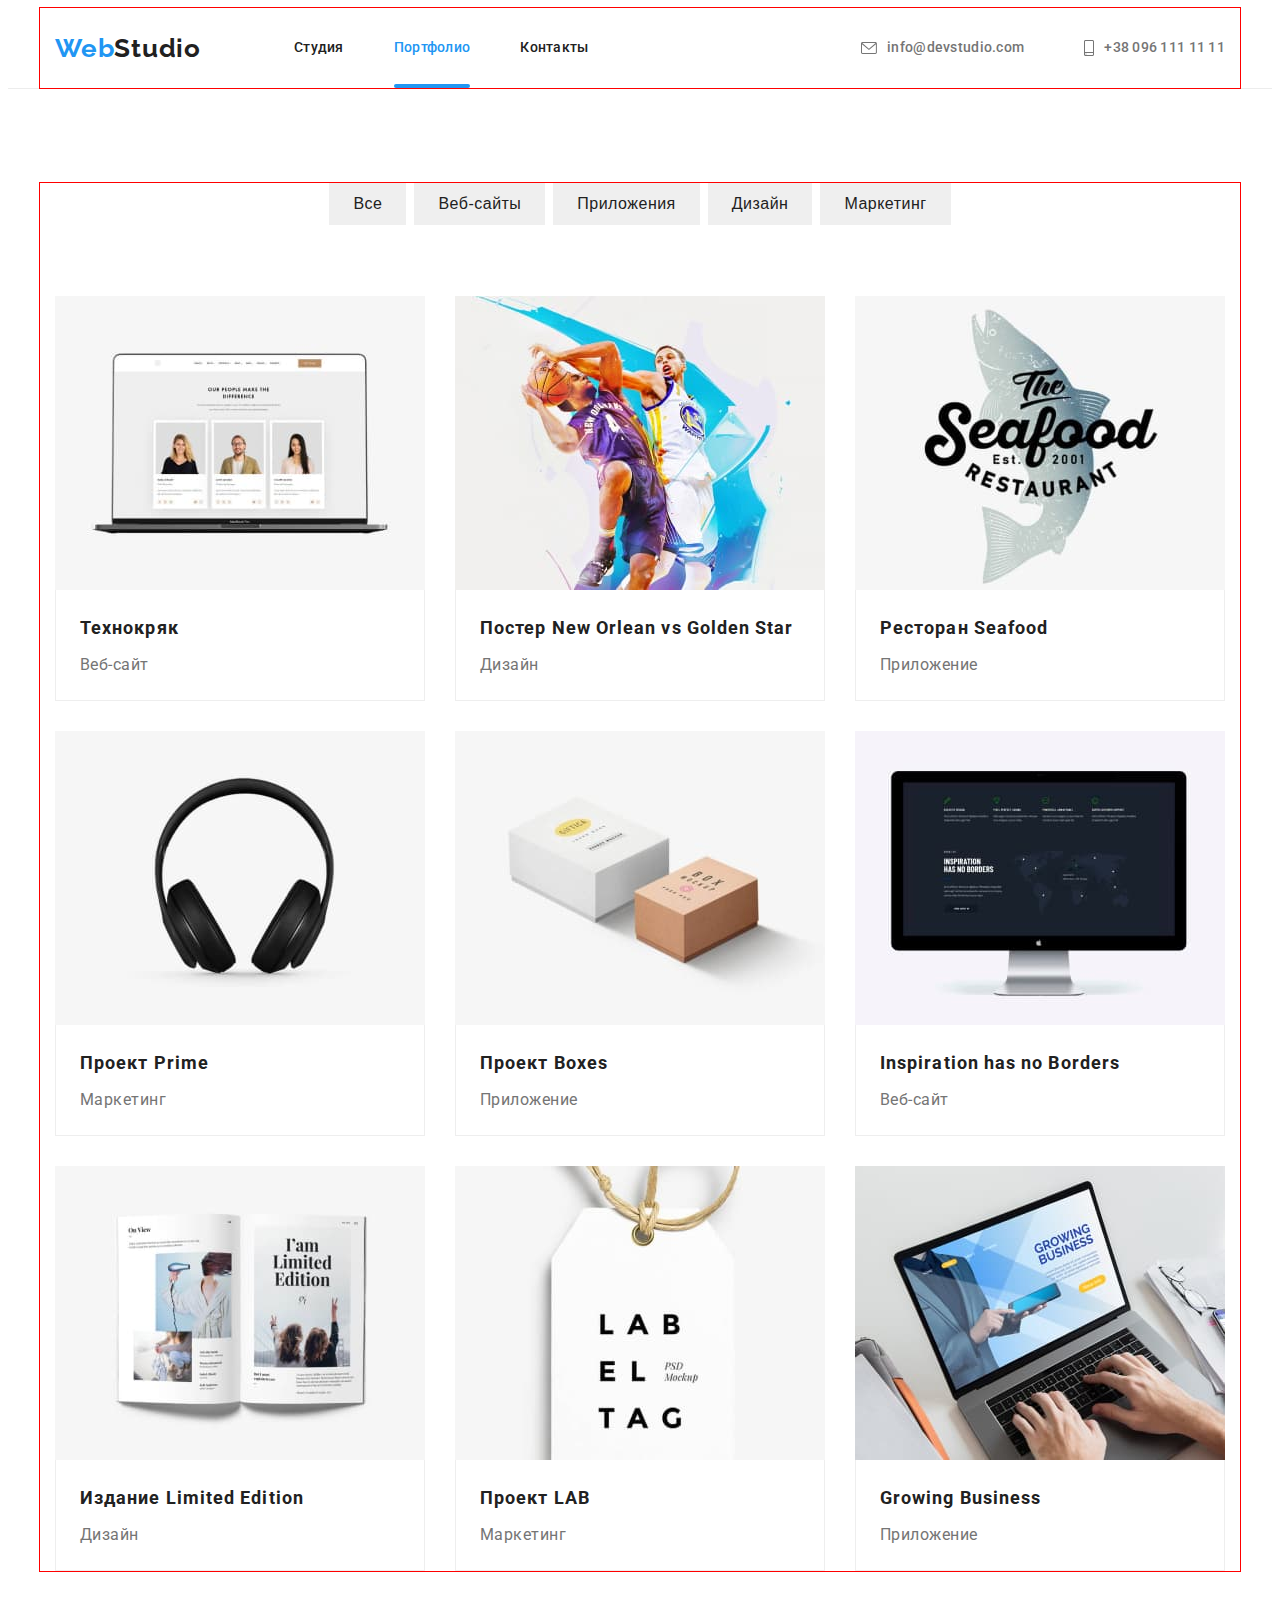
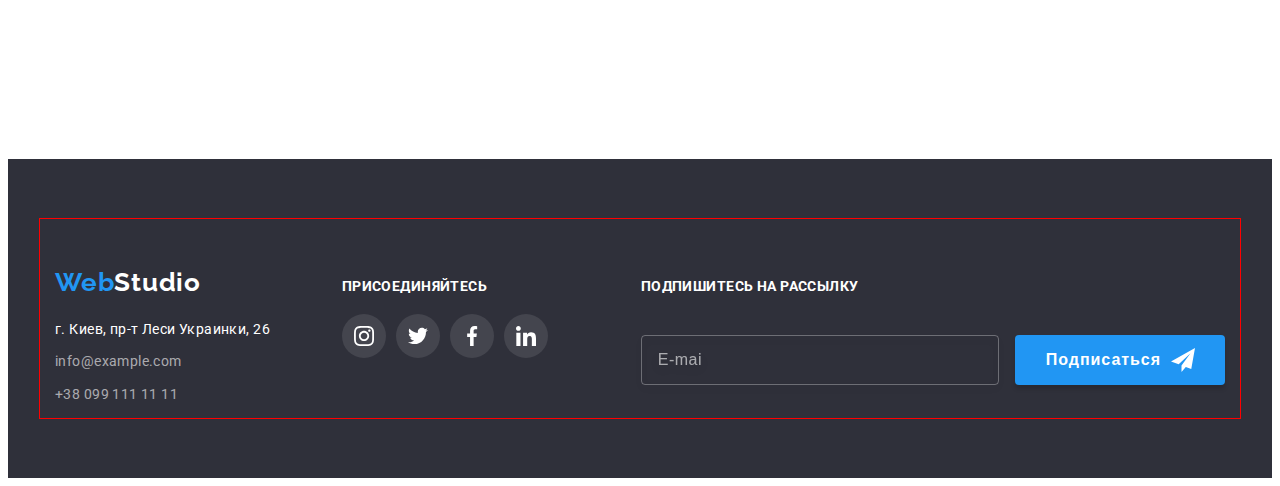
==== commit b9e4ce12: "commit" ====
--- a/portfolio.html
+++ b/portfolio.html
@@ -43,6 +43,11 @@
               </svg>+38 096 111 11 11</a>
           </li>
         </ul>
+        <button type="button" class="menu-open-btn">
+          <svg width="24" height="16">
+            <use href="./images/page1/icons.svg#icon-menu"></use>
+          </svg>
+        </button>
         </div>
         <div class="mob-menu is-hidden">
           <div class="container">
@@ -53,8 +58,8 @@
                 </svg>
               </button>
               <ul class="mob-menu-list list">
-                <li class="mob-menu-list__item"><a href="" class="mob-menu-list__link">Студия</a></li>
-                <li class="mob-menu-list__item"><a href="./portfolio.html" class="mob-menu-list__link">Портфолио</a></li>
+                <li class="mob-menu-list__item"><a href="./index.html" class="mob-menu-list__link">Студия</a></li>
+                <li class="mob-menu-list__item"><a href="" class="mob-menu-list__link current">Портфолио</a></li>
                 <li class="mob-menu-list__item"><a href="" class="mob-menu-list__link">Контакты</a></li>
               </ul>
             </div>
@@ -62,7 +67,6 @@
               <ul class="mob-contacts list">
                 <li class="mob-contacts__item">
                   <a href="tel:+380961111111" class="mob-contacts__tel">+38 096 111 11 11</a>
-        
                 </li>
                 <li class="mob-contacts__item">
                   <a href="mailto:info@devstudio.com" class="mob-contacts__mail">info@devstudio.com</a>
@@ -493,5 +497,6 @@
         </div>
       </div>
     </footer>
+    <script src="./menu.js"></script>
   </body>
 </html>
--- a/css/main.min.css
+++ b/css/main.min.css
@@ -1,2 +1,2 @@
-:root{--header-text-color: #212121;--accent-color: #2196f3;--btn-color: #ffffff;--title-color: #212121;--main-text-color: #757575}p,h1,h2,h3,h4,h5,h6{margin:0}ul{margin:0;padding:0}img{display:block;max-width:100%;width:100%;height:auto}body{font-family:"Roboto", sans-serif;color:#757575}*{box-sizing:border-box}.list{list-style:none}a{text-decoration:none}.container{width:100%;padding-left:15px;padding-right:15px;margin:0 auto;outline:solid 1px red}@media screen and (min-width: 480px){.container{width:480px}}@media screen and (min-width: 768px){.container{width:768px}}@media screen and (min-width: 1200px){.container{width:1200px}}.section{padding-top:60px;padding-bottom:60px}@media screen and (min-width: 1200px){.section{padding-top:94px;padding-bottom:94px}}.visually-hidden{position:absolute;white-space:nowrap;width:1px;height:1px;overflow:hidden;border:0;padding:0;clip:rect(0 0 0 0);clip-path:inset(50%);margin:-1px}.header{border-bottom:1px solid #ececec}.header__container{display:flex;align-items:center}.navigation{display:flex;align-items:center}.navigation-list{display:none}@media screen and (min-width: 768px){.navigation-list{display:flex}}.header-logo{margin-right:93px}.logo{font-family:"Raleway", sans-serif;font-style:400;font-weight:700;font-size:26px;line-height:1.19;letter-spacing:0.03em;color:#212121;display:block}.half-logo{font-family:"Raleway", sans-serif;font-style:400;font-weight:700;font-size:26px;line-height:1.19;letter-spacing:0.03em;color:var(--accent-color)}.navigation-list__item+.navigation-list__item{margin-left:50px}.navigation-list__link{position:relative;display:block;font-weight:500;font-size:14px;line-height:1.14;letter-spacing:0.02em;color:var(--header-text-color);padding-top:32px;padding-bottom:32px;transition:color 250ms cubic-bezier(0.4, 0, 0.2, 1)}.navigation-list__link:hover,.navigation-list__link:focus{color:var(--accent-color)}.navigation-list__link.current::after{position:absolute;content:"";display:block;width:100%;height:4px;left:0;bottom:0;background:#2196f3;border-radius:2px;opacity:0;transition:opacity 250ms cubic-bezier(0.4, 0, 0.2, 1)}.navigation-list__link.current:hover::after{opacity:1}.current{color:var(--accent-color)}.header-list-connection{margin-left:auto;display:none}@media screen and (min-width: 768px){.header-list-connection{display:flex;flex-direction:column;gap:10px;margin-left:auto}}@media screen and (min-width: 1200px){.header-list-connection{display:flex;align-items:center;flex-direction:row}}.header-list-connection__item{color:#757575;display:flex;align-items:center}@media screen and (min-width: 1200px){.header-list-connection__item+.header-list-connection__item{margin-left:50px}}.header-list-connection__mail,.header-list-connection__tel{font-weight:500;font-size:14px;line-height:1.14;letter-spacing:0.02em;color:#757575;display:flex;align-items:center;transition:color 250ms cubic-bezier(0.4, 0, 0.2, 1)}@media screen and (min-width: 1200px){.header-list-connection__mail,.header-list-connection__tel{padding-top:32px;padding-bottom:32px}}.header-list-connection__mail:hover,.header-list-connection__mail:focus,.header-list-connection__tel:hover,.header-list-connection__tel:focus{color:var(--accent-color)}.header-list-connection__icon{fill:currentColor;margin-right:10px;transition:fill 250ms cubic-bezier(0.4, 0, 0.2, 1)}.menu-open-btn,.menu-close-btn{width:40px;height:40px;display:block;margin-left:auto;border:none;background-color:transparent}@media screen and (min-width: 768px){.menu-open-btn,.menu-close-btn{display:none}}@media screen and (min-width: 1200px){.menu-open-btn,.menu-close-btn{display:none}}.menu-open-btn:hover,.menu-open-btn:focus{fill:var(--accent-color)}.menu-close-btn:hover,.menu-close-btn:focus{fill:var(--accent-color)}.mob-menu{position:fixed;background:#ffffff;z-index:1;width:100vw;height:100vh;top:0;left:0;padding-top:10px;padding-bottom:10px}.mob-menu .container{height:100%;display:flex;flex-direction:column;justify-content:space-between}@media screen and (min-width: 768px){.mob-menu{display:none}}@media screen and (min-width: 1200px){.mob-menu{display:none}}.mob-menu-list__item:not(:last-child),.mob-contacts__item:not(:last-child){margin-bottom:32px}.mob-menu-list__link{font-weight:500;font-size:40px;line-height:1.17;text-align:center;letter-spacing:0.02em;color:#212121}.mob-contacts{margin-bottom:64px}.mob-contacts__tel{font-weight:500;font-size:34px;line-height:1.17;letter-spacing:0.02em;color:#2196f3}.mob-contacts__mail{font-weight:500;font-size:24px;line-height:1.16;letter-spacing:0.02em;color:#757575}.mob-socials__link{font-weight:500;font-size:18px;line-height:1.22;letter-spacing:0.02em;color:#2196f3}.mob-socials{display:flex;justify-content:flex-start}.mob-socials__item+.mob-socials__item{margin-left:20px}.mob-socials__item:not(:last-child){border-right:1px solid rgba(33,33,33,0.2);padding-right:10px}.hero{background-color:#2f303a;padding-top:118px;padding-bottom:118px;text-align:center;background-image:linear-gradient(rgba(47,48,58,0.4), rgba(47,48,58,0.4)),url(../images/page1/hero-img-mob.jpg);background-repeat:no-repeat;background-position:center;background-size:cover}@media (min-device-pixel-ratio: 2), (min-resolution: 192dpi), (min-resolution: 2dppx){.hero{background-image:linear-gradient(rgba(47,48,58,0.4), rgba(47,48,58,0.4)),url(../images/page1/hero-img-mob-2x.jpg)}}@media screen and (min-width: 768px){.hero{background-image:linear-gradient(rgba(47,48,58,0.4), rgba(47,48,58,0.4)),url(../images/page1/hero-img-laptop.jpg)}}@media screen and (min-width: 768px) and (min-device-pixel-ratio: 2), screen and (min-width: 768px) and (min-resolution: 192dpi), screen and (min-width: 768px) and (min-resolution: 2dppx){.hero{background-image:linear-gradient(rgba(47,48,58,0.4), rgba(47,48,58,0.4)),url(../images/page1/hero-img-laptop-2x.jpg)}}@media screen and (min-width: 1200px){.hero{background-image:linear-gradient(rgba(47,48,58,0.4), rgba(47,48,58,0.4)),url(../images/page1/hero-bg.jpg)}}@media screen and (min-width: 1200px) and (min-device-pixel-ratio: 2), screen and (min-width: 1200px) and (min-resolution: 192dpi), screen and (min-width: 1200px) and (min-resolution: 2dppx){.hero{background-image:linear-gradient(rgba(47,48,58,0.4), rgba(47,48,58,0.4)),url(../images/page1/hero-bg-2x.jpg)}}.hero__title{font-weight:900;font-size:26px;line-height:1.62;text-align:center;letter-spacing:0.06em;text-transform:uppercase;color:#ffffff;margin-bottom:30px;width:696px;margin-left:auto;margin-right:auto;max-width:360px}@media screen and (min-width: 1200px){.hero__title{font-size:44px;line-height:1.36;max-width:696px}}.hero__btn{font-family:inherit;font-weight:700;font-size:16px;line-height:1.87;display:flex;align-items:center;text-align:center;letter-spacing:0.06em;color:var(--btn-color);background-color:var(--accent-color);border-color:transparent;box-shadow:0px 4px 4px rgba(0,0,0,0.15);border-radius:4px;cursor:pointer;min-width:200px;height:50px;margin-left:auto;margin-right:auto;padding:10px 32px}.features__section{padding-top:60px;padding-bottom:60px}@media screen and (min-width: 1200px){.features__section{padding-top:94px}}@media screen and (min-width: 768px){.features-list{display:flex;flex-wrap:wrap;margin-bottom:-30px;margin-right:-30px}}.features-list__item{width:450px;margin-bottom:30px}@media screen and (min-width: 768px){.features-list__item{margin-bottom:30px;margin-right:30px;flex-basis:calc(100% / 2 - 30px);width:354px}}@media screen and (min-width: 1200px){.features-list__item{flex-basis:calc(100% / 4 - 30px);width:270px}}.features-list__title{font-weight:700;font-size:14px;line-height:1.14;letter-spacing:0.03em;text-transform:uppercase;text-align:center;color:var(--title-color)}@media screen and (min-width: 768px){.features-list__title{text-align:start}}.features-list__text{font-size:14px;line-height:1.71;letter-spacing:0.03em;color:var(--main-text-color)}.features__icons{display:flex;align-items:center;justify-content:center;background:#f5f4fa;border-radius:4px;width:450px;height:120px;margin-bottom:30px}@media screen and (min-width: 768px){.features__icons{width:354px}}@media screen and (min-width: 1200px){.features__icons{width:270px}}@media screen and (max-width: 1199px){.section__desktop-only{display:none}}.occupation__title{font-size:36px;line-height:1.16;text-align:center;letter-spacing:0.03em;color:var(--title-color);margin-bottom:50px}.occupation-list{display:flex}.occupation-list__item{position:relative}.occupation-list__item:not(:last-child){margin-right:30px}.occupation-list__label{position:absolute;left:0;bottom:0;font-weight:bold;font-size:14px;line-height:16px;text-align:center;letter-spacing:0.03em;text-transform:uppercase;color:#ffffff;width:370px;height:70px;background:rgba(47,48,58,0.8);display:flex;justify-content:center;align-items:center}.team{background:#f5f4fa}.team__title{font-size:28px;line-height:1.17;text-align:center;letter-spacing:0.03em;color:var(--title-color);margin-bottom:30px}@media screen and (min-width: 1200px){.team__title{margin-bottom:50px;font-size:36px;line-height:1.16}}@media screen and (min-width: 768px){.team-list{display:flex;flex-wrap:wrap;margin-bottom:-30px;margin-right:-30px}}.team-list__item{background-color:#fff;box-shadow:0px 1px 3px rgba(0,0,0,0.12),0px 1px 1px rgba(0,0,0,0.14),0px 2px 1px rgba(0,0,0,0.2);border-radius:0px 0px 4px 4px}.team-list__item:not(:last-child){margin-bottom:30px}@media screen and (min-width: 768px){.team-list__item{margin-bottom:30px;margin-right:30px;flex-basis:calc(100% / 2 - 30px)}}@media screen and (min-width: 1200px){.team-list__item{flex-basis:calc(100% / 4 - 30px)}}.team-list__content{padding-top:30px;padding-bottom:30px}.team__name{font-weight:500;font-size:16px;line-height:1.18;text-align:center;letter-spacing:0.03em;color:#212121;margin-bottom:10px}.team-list__position{font-size:16px;line-height:calc(19 / 16);text-align:center;letter-spacing:0.03em;color:var(--main-text-color);margin-bottom:16px}.team-socials{display:flex;justify-content:center}.team-socials__item+.team-socials__item{margin-left:10px}.team-socials__link{width:44px;height:44px;border-radius:50%;display:flex;align-items:center;justify-content:center;transition:background-color 250ms cubic-bezier(0.4, 0, 0.2, 1)}.team-socials__link:hover,.team-socials__link:focus{background-color:var(--accent-color)}.team-socials__icon{fill:#afb1b8;transition:fill 250ms cubic-bezier(0.4, 0, 0.2, 1)}.team-socials__link:hover .team-socials__icon,.team-socials__link:focus .team-socials__icon{fill:#ffffff}.clients__title{font-size:28px;line-height:1.17;font-weight:bold;text-align:center;letter-spacing:0.03em;color:#212121;margin-bottom:50px}@media screen and (min-width: 1200px){.clients__title{font-size:36px;line-height:1.16}}.clients-list{display:flex;flex-wrap:wrap;justify-content:center;align-items:center;margin-bottom:-30px;margin-right:-30px}.clients-list__item{width:210px;height:92px;margin-bottom:30px;margin-right:30px;flex-basis:calc(100% / 2 - 30px)}@media screen and (min-width: 768px){.clients-list__item{width:226px;height:92;flex-basis:calc(100% / 3 - 30px)}}@media screen and (min-width: 1200px){.clients-list__item{width:170px;height:92px;flex-basis:calc(100% / 6 - 30px)}}.clients-list__link{display:flex;justify-content:center;align-items:center;width:100%;height:100%;border:1px solid #afb1b8;border-radius:4px;color:#afb1b8;transition:border-color 250ms cubic-bezier(0.4, 0, 0.2, 1),color 250ms cubic-bezier(0.4, 0, 0.2, 1)}.clients-list__link:hover,.clients-list__link:focus{color:var(--accent-color);border-color:var(--accent-color)}.clients-list__icon{fill:currentColor}.clients-list__icon:hover,.clients-list__icon:focus{fill:var(--accent-color)}.footer{background-color:#2f303a;padding-top:60px;padding-bottom:60px}@media screen and (min-width: 1200px){.footer-address__container{flex-grow:1}}.half-second-logo{font-family:"Raleway", sans-serif;font-style:normal;font-weight:700;font-size:26px;line-height:1.19;letter-spacing:0.03em;color:#ffffff}.footer-logo{margin-bottom:20px;display:inline-block}.footer-container{text-align:center}@media screen and (min-width: 768px){.footer-container{display:flex;flex-wrap:wrap;justify-content:space-around;align-items:baseline}}@media screen and (min-width: 1200px){.footer-container{display:flex;flex-wrap:nowrap;align-items:baseline;text-align:start}}.address{font-style:normal;margin-bottom:60px;display:flex;justify-content:center}@media screen and (min-width: 768px){.address{margin-bottom:0}}@media screen and (min-width: 1200px){.address{justify-content:flex-start}}.footer-list__item:not(:last-child){margin-bottom:8px}@media screen and (min-width: 1200px){.footer-list__item:not(:last-child){margin-bottom:9px}}.footer-list__address{font-size:14px;line-height:1.71;letter-spacing:0.03em;color:#ffffff}.footer-list__mail{font-size:14px;line-height:1.71;letter-spacing:0.03em;color:rgba(255,255,255,0.6)}.footer-list__tel{font-size:14px;line-height:1.71;letter-spacing:0.03em;color:rgba(255,255,255,0.6)}.footer-list__address:hover,.footer-list__address:focus,.footer-list__mail:hover,.footer-list__mail:focus,.footer-list__tel:hover,.footer-list__tel:focus{color:var(--accent-color)}@media screen and (min-width: 1200px){.footer-socials{margin-left:70px}}.footer__text{font-weight:bold;font-size:14px;line-height:16px;letter-spacing:0.03em;text-transform:uppercase;color:#ffffff;margin-bottom:20px}.footer-socials-list{display:flex;justify-content:center;margin-bottom:60px}.footer-socials-list__item+.footer-socials-list__item{margin-left:10px}.footer-socials__link{width:44px;height:44px;border-radius:50%;display:flex;align-items:center;justify-content:center;background:rgba(255,255,255,0.1);transition:background-color 250ms cubic-bezier(0.4, 0, 0.2, 1)}.footer-socials__link:hover,.footer-socials__link:focus{background-color:var(--accent-color)}.footer-socials__icon{fill:#ffffff}.footer-input__wrap{max-width:100%}@media screen and (min-width: 768px){.footer-input__wrap{margin-top:60px}}@media screen and (min-width: 1200px){.footer-input__wrap{margin-left:93px}}.footer__label{font-weight:bold;font-size:14px;line-height:1.14;letter-spacing:0.03em;text-transform:uppercase;color:#ffffff;margin-bottom:20px;display:block}.footer-input{width:450px;height:50px;border:1px solid rgba(255,255,255,0.3);box-sizing:border-box;filter:drop-shadow(0px 4px 4px rgba(0,0,0,0.15));border-radius:4px;margin-right:12px;padding:15px 295px 15px 16px;outline:none;background-color:transparent}@media screen and (min-width: 1200px){.footer-input{width:358px;height:50px}}.footer-input::placeholder{font-weight:normal;font-size:16px;line-height:1.25;display:flex;align-items:center;letter-spacing:0.03em;color:rgba(255,255,255,0.6)}.footer-btn{font-weight:bold;font-size:16px;line-height:1.87;display:inline-flex;align-items:center;text-align:center;letter-spacing:0.06em;color:#ffffff;background-color:var(--accent-color);border-color:transparent;box-shadow:0px 4px 4px rgba(0,0,0,0.15);border-radius:4px;cursor:pointer;min-width:200px;height:50px;padding:10px 28px 10px 29px;margin-top:20px}@media screen and (min-width: 768px){.footer-btn{display:flex;align-items:center;margin-left:auto;margin-right:auto}}@media screen and (min-width: 1200px){.footer-btn{display:inline-flex}}.footer-btn__icon{margin-left:10px;display:flex;align-items:center;justify-content:center}@media screen and (min-width: 768px){.footer-btn__icon{display:inline-block}}@media screen and (min-width: 1200px){.footer-btn__icon{display:flex}}.backdrop{width:100vw;height:100vh;background:rgba(0,0,0,0.2);position:fixed;top:0;transition:opacity 250ms cubic-bezier(0.4, 0, 0.2, 1),visibility 250ms cubic-bezier(0.4, 0, 0.2, 1)}.backdrop.is-hidden .modal{transform:rotate(-300deg) scale(0.5)}.modal{width:528px;min-height:581px;background-color:#ffffff;box-shadow:0px 1px 3px rgba(0,0,0,0.12),0px 1px 1px rgba(0,0,0,0.14),0px 2px 1px rgba(0,0,0,0.2);border-radius:4px;position:absolute;top:50%;left:50%;transform:translate(-50%, -50%) rotate(0) scale(1);transition:transform 250ms cubic-bezier(0.4, 0, 0.2, 1);padding:40px}.modal__close-btn{width:30px;height:30px;border-radius:50%;background:#ffffff;border:1px solid rgba(0,0,0,0.1);position:absolute;top:10px;right:10px;margin:0;padding:0;display:flex;align-items:center;justify-content:center;cursor:pointer}.modal__close-btn:hover,.modal__close-btn:focus{fill:var(--accent-color);transition:fill 250ms cubic-bezier(0.4, 0, 0.2, 1)}.is-hidden{opacity:0;pointer-events:none;visibility:hidden}.modal__icon{width:18px;height:18px;color:#000000}.modal__title{font-weight:bold;font-size:20px;line-height:1.15;text-align:center;letter-spacing:0.03em;color:#212121;margin-bottom:12px}.form-field{margin-bottom:10px}.modal__label{font-weight:normal;font-size:12px;line-height:1.16;letter-spacing:0.01em;color:#757575;display:block;margin-bottom:4px}.modal-input__wrap{position:relative;display:block}.modal-input{width:100%;height:40px;border:1px solid rgba(33,33,33,0.2);box-sizing:border-box;border-radius:4px;outline:none;padding-left:42px}.modal-input:focus{border-color:var(--accent-color);transition:border-color 250ms cubic-bezier(0.4, 0, 0.2, 1)}.modal-input__icon{position:absolute;left:12px;top:50%;transform:translateY(-50%)}.modal-input:focus+.modal-input__icon{fill:var(--accent-color);transition:fill 250ms cubic-bezier(0.4, 0, 0.2, 1)}.modal-textarea{width:448px;height:120px;border:1px solid rgba(33,33,33,0.2);box-sizing:border-box;border-radius:4px;margin-bottom:10px;resize:none;padding:12px 16px;outline:none}.modal-textarea::placeholder{font-weight:normal;font-size:12px;line-height:14px;letter-spacing:0.01em;color:rgba(117,117,117,0.5)}.modal-textarea:focus{border-color:var(--accent-color);transition:border-color 250ms cubic-bezier(0.4, 0, 0.2, 1)}.modal-checkbox__text{display:flex;align-items:center;justify-content:center;font-weight:normal;font-size:14px;line-height:1.71;letter-spacing:0.03em;color:#757575}.modal-checkbox__text>span{width:16px;height:15px;border:2px solid #212121;border-radius:2px;margin-right:5px}.modal-checkbox__check{fill:transparent}.modal-checkbox__icon{display:flex;align-items:center;justify-content:center}.modal-checkbox:checked+.modal-checkbox__icon{background-color:var(--accent-color);border:none}.modal-checkbox:checked+.modal-checkbox__icon svg{fill:#ffffff}.modal-checkbox:focus+.modal-checkbox__icon{border-color:var(--accent-color);transition:border-color 250ms cubic-bezier(0.4, 0, 0.2, 1)}.modal-checkbox__second-text{font-weight:normal;font-size:14px;line-height:1.71;letter-spacing:0.03em;text-decoration-line:underline;color:#2196f3;margin-left:3px}.modal__btn{font-weight:bold;font-size:16px;line-height:1.87;display:flex;align-items:center;text-align:center;letter-spacing:0.06em;color:var(--btn-color);background:var(--accent-color);border-color:transparent;box-shadow:0px 4px 4px rgba(0,0,0,0.15);border-radius:4px;cursor:pointer;min-width:200px;height:50px;margin-left:auto;margin-right:auto;padding:10px 55px}.products-filters{margin-bottom:40px;display:flex;flex-wrap:wrap}@media screen and (min-width: 768px){.products-filters{justify-content:center;margin-bottom:14px}}@media screen and (min-width: 1200px){.products-filters{justify-content:center;margin-bottom:56px}}.products-filters__item{margin-bottom:15px}.products-filters__item:not(:last-child){margin-right:8px}.products-filters__item:nth-last-child(2){margin-bottom:0}.products-filters__btn{font-weight:500;font-size:16px;line-height:1.62;text-align:center;letter-spacing:0.03em;color:#212121;cursor:pointer;padding:6px 22px;border-color:transparent;transition:box-shadow 250ms cubic-bezier(0.4, 0, 0.2, 1),background-color 250ms cubic-bezier(0.4, 0, 0.2, 1),color 250ms cubic-bezier(0.4, 0, 0.2, 1)}.products-filters__btn:hover,.products-filters__btn:focus{color:#ffffff;background-color:var(--accent-color);box-shadow:0px 3px 1px rgba(0,0,0,0.1),0px 1px 2px rgba(0,0,0,0.08),0px 2px 2px rgba(0,0,0,0.12);border-radius:4px}.products-list{margin-bottom:60px}@media screen and (min-width: 768px){.products-list{display:flex;flex-wrap:wrap;margin-top:-30px;margin-left:-30px}}@media screen and (min-width: 1200px){.products-list{margin-bottom:94px}}@media screen and (min-width: 768px){.products-list>.products-list__item{flex-basis:calc(100% / 2 - 30px);margin-left:30px;margin-top:30px}}@media screen and (min-width: 1200px){.products-list>.products-list__item{flex-basis:calc(100% / 3 - 30px);margin-left:30px;margin-top:30px}}.products-list__link{display:flex;flex-direction:column;height:100%;transition:box-shadow 250ms cubic-bezier(0.4, 0, 0.2, 1)}.products-list__link:hover,.products-list__link:focus{background:#ffffff;box-sizing:border-box;box-shadow:0px 1px 1px rgba(0,0,0,0.12),0px 4px 4px rgba(0,0,0,0.06),1px 4px 6px rgba(0,0,0,0.16)}.products-list__link:hover .products-overlay::before,.products-list__link:hover .overlay-text,.products-list__link:focus .products-overlay::before,.products-list__link:focus .overlay-text{opacity:1;transform:translateY(0)}.products-list__link>.products-list__content{flex-grow:1}.products-overlay{position:relative;overflow:hidden}.products-overlay::before{content:"";width:100%;height:100%;background-color:rgba(33,150,243,0.9);position:absolute;transform:translateY(100%);transition:transform 250ms cubic-bezier(0.4, 0, 0.2, 1)}.overlay-text{position:absolute;top:0;left:0;width:100%;height:100%;transform:translateY(100%);transition:transform 250ms cubic-bezier(0.4, 0, 0.2, 1)}.products-overlay__text{display:flex;position:absolute;left:0;top:0;font-weight:normal;font-size:18px;line-height:1.56;letter-spacing:0.03em;color:#ffffff;padding:63px 24px;height:100%}.products-list__content{padding-top:20px;padding-left:24px;padding-right:24px;padding-bottom:20px;background:#ffffff;border:1px solid #eeeeee;border-top:none}.products-list__title{font-weight:bold;font-size:18px;line-height:2;letter-spacing:0.06em;color:var(--title-color);margin-bottom:4px}.products-list__text{font-size:16px;line-height:1.87;letter-spacing:0.03em;color:var(--main-text-color)}
+:root{--header-text-color: #212121;--accent-color: #2196f3;--btn-color: #ffffff;--title-color: #212121;--main-text-color: #757575}p,h1,h2,h3,h4,h5,h6{margin:0}ul{margin:0;padding:0}img{display:block;max-width:100%;width:100%;height:auto}body{font-family:"Roboto", sans-serif;color:#757575}*{box-sizing:border-box}.list{list-style:none}a{text-decoration:none}.container{width:100%;padding-left:15px;padding-right:15px;margin:0 auto;outline:solid 1px red}@media screen and (min-width: 480px){.container{width:480px}}@media screen and (min-width: 768px){.container{width:768px}}@media screen and (min-width: 1200px){.container{width:1200px}}.section{padding-top:60px;padding-bottom:60px}@media screen and (min-width: 1200px){.section{padding-top:94px;padding-bottom:94px}}.visually-hidden{position:absolute;white-space:nowrap;width:1px;height:1px;overflow:hidden;border:0;padding:0;clip:rect(0 0 0 0);clip-path:inset(50%);margin:-1px}.header{border-bottom:1px solid #ececec}.header__container{display:flex;align-items:center}.navigation{display:flex;align-items:center}.navigation-list{display:none}@media screen and (min-width: 768px){.navigation-list{display:flex}}.header-logo{margin-right:93px}.logo{font-family:"Raleway", sans-serif;font-style:400;font-weight:700;font-size:26px;line-height:1.19;letter-spacing:0.03em;color:#212121;display:block}.half-logo{font-family:"Raleway", sans-serif;font-style:400;font-weight:700;font-size:26px;line-height:1.19;letter-spacing:0.03em;color:var(--accent-color)}.navigation-list__item+.navigation-list__item{margin-left:50px}.navigation-list__link{position:relative;display:block;font-weight:500;font-size:14px;line-height:1.14;letter-spacing:0.02em;color:var(--header-text-color);padding-top:32px;padding-bottom:32px;transition:color 250ms cubic-bezier(0.4, 0, 0.2, 1)}.navigation-list__link:hover,.navigation-list__link:focus{color:var(--accent-color)}.navigation-list__link.current::after{position:absolute;content:"";display:block;width:100%;height:4px;left:0;bottom:0;background:#2196f3;border-radius:2px}.header-list-connection{margin-left:auto;display:none}@media screen and (min-width: 768px){.header-list-connection{display:flex;flex-direction:column;gap:10px;margin-left:auto}}@media screen and (min-width: 1200px){.header-list-connection{display:flex;align-items:center;flex-direction:row}}.header-list-connection__item{color:#757575;display:flex;align-items:center}@media screen and (min-width: 1200px){.header-list-connection__item+.header-list-connection__item{margin-left:50px}}.header-list-connection__mail,.header-list-connection__tel{font-weight:500;font-size:14px;line-height:1.14;letter-spacing:0.02em;color:#757575;display:flex;align-items:center;transition:color 250ms cubic-bezier(0.4, 0, 0.2, 1)}@media screen and (min-width: 1200px){.header-list-connection__mail,.header-list-connection__tel{padding-top:32px;padding-bottom:32px}}.header-list-connection__mail:hover,.header-list-connection__mail:focus,.header-list-connection__tel:hover,.header-list-connection__tel:focus{color:var(--accent-color)}.header-list-connection__icon{fill:currentColor;margin-right:10px;transition:fill 250ms cubic-bezier(0.4, 0, 0.2, 1)}.menu-open-btn,.menu-close-btn{width:40px;height:40px;display:block;margin-left:auto;border:none;background-color:transparent}@media screen and (min-width: 768px){.menu-open-btn,.menu-close-btn{display:none}}.menu-open-btn:hover,.menu-open-btn:focus{fill:var(--accent-color)}.menu-close-btn:hover,.menu-close-btn:focus{fill:var(--accent-color)}.mob-menu{position:fixed;background:#ffffff;z-index:1;width:100vw;height:100vh;top:0;left:0;padding-top:10px;padding-bottom:10px}.mob-menu .container{height:100%;display:flex;flex-direction:column;justify-content:space-between}@media screen and (min-width: 768px){.mob-menu{display:none}}.mob-menu-list__item:not(:last-child),.mob-contacts__item:not(:last-child){margin-bottom:32px}.mob-menu-list__link{font-weight:500;font-size:40px;line-height:1.17;text-align:center;letter-spacing:0.02em;color:#212121}.current{color:var(--accent-color)}.mob-contacts{margin-bottom:64px}.mob-contacts__tel{font-weight:500;font-size:34px;line-height:1.17;letter-spacing:0.02em;color:#2196f3}.mob-contacts__mail{font-weight:500;font-size:24px;line-height:1.16;letter-spacing:0.02em;color:#757575}.mob-socials__link{font-weight:500;font-size:18px;line-height:1.22;letter-spacing:0.02em;color:#2196f3}.mob-socials{display:flex;justify-content:flex-start}.mob-socials__item+.mob-socials__item{margin-left:20px}.mob-socials__item:not(:last-child){border-right:1px solid rgba(33,33,33,0.2);padding-right:10px}.hero{background-color:#2f303a;padding-top:118px;padding-bottom:118px;text-align:center;background-image:linear-gradient(rgba(47,48,58,0.4), rgba(47,48,58,0.4)),url(../images/page1/hero-img-mob.jpg);background-repeat:no-repeat;background-position:center;background-size:cover}@media (min-device-pixel-ratio: 2), (min-resolution: 192dpi), (min-resolution: 2dppx){.hero{background-image:linear-gradient(rgba(47,48,58,0.4), rgba(47,48,58,0.4)),url(../images/page1/hero-img-mob-2x.jpg)}}@media screen and (min-width: 768px){.hero{background-image:linear-gradient(rgba(47,48,58,0.4), rgba(47,48,58,0.4)),url(../images/page1/hero-img-laptop.jpg)}}@media screen and (min-width: 768px) and (min-device-pixel-ratio: 2), screen and (min-width: 768px) and (min-resolution: 192dpi), screen and (min-width: 768px) and (min-resolution: 2dppx){.hero{background-image:linear-gradient(rgba(47,48,58,0.4), rgba(47,48,58,0.4)),url(../images/page1/hero-img-laptop-2x.jpg)}}@media screen and (min-width: 1200px){.hero{background-image:linear-gradient(rgba(47,48,58,0.4), rgba(47,48,58,0.4)),url(../images/page1/hero-bg.jpg)}}@media screen and (min-width: 1200px) and (min-device-pixel-ratio: 2), screen and (min-width: 1200px) and (min-resolution: 192dpi), screen and (min-width: 1200px) and (min-resolution: 2dppx){.hero{background-image:linear-gradient(rgba(47,48,58,0.4), rgba(47,48,58,0.4)),url(../images/page1/hero-bg-2x.jpg)}}.hero__title{font-weight:900;font-size:26px;line-height:1.62;text-align:center;letter-spacing:0.06em;text-transform:uppercase;color:#ffffff;margin-bottom:30px;width:696px;margin-left:auto;margin-right:auto;max-width:360px}@media screen and (min-width: 1200px){.hero__title{font-size:44px;line-height:1.36;max-width:696px}}.hero__btn{font-family:inherit;font-weight:700;font-size:16px;line-height:1.87;display:flex;align-items:center;text-align:center;letter-spacing:0.06em;color:var(--btn-color);background-color:var(--accent-color);border-color:transparent;box-shadow:0px 4px 4px rgba(0,0,0,0.15);border-radius:4px;cursor:pointer;min-width:200px;height:50px;margin-left:auto;margin-right:auto;padding:10px 32px}.features__section{padding-top:60px;padding-bottom:60px}@media screen and (min-width: 1200px){.features__section{padding-top:94px}}@media screen and (min-width: 768px){.features-list{display:flex;flex-wrap:wrap;margin-bottom:-30px;margin-right:-30px}}.features-list__item{width:450px;margin-bottom:30px}@media screen and (min-width: 768px){.features-list__item{margin-bottom:30px;margin-right:30px;flex-basis:calc(100% / 2 - 30px);width:354px}}@media screen and (min-width: 1200px){.features-list__item{flex-basis:calc(100% / 4 - 30px);width:270px}}.features-list__title{font-weight:700;font-size:14px;line-height:1.14;letter-spacing:0.03em;text-transform:uppercase;text-align:center;color:var(--title-color)}@media screen and (min-width: 768px){.features-list__title{text-align:start}}.features-list__text{font-size:14px;line-height:1.71;letter-spacing:0.03em;color:var(--main-text-color)}.features__icons{display:flex;align-items:center;justify-content:center;background:#f5f4fa;border-radius:4px;width:450px;height:120px;margin-bottom:30px}@media screen and (min-width: 768px){.features__icons{width:354px}}@media screen and (min-width: 1200px){.features__icons{width:270px}}@media screen and (max-width: 1199px){.section__desktop-only{display:none}}.occupation__title{font-size:36px;line-height:1.16;text-align:center;letter-spacing:0.03em;color:var(--title-color);margin-bottom:50px}.occupation-list{display:flex}.occupation-list__item{position:relative}.occupation-list__item:not(:last-child){margin-right:30px}.occupation-list__label{position:absolute;left:0;bottom:0;font-weight:bold;font-size:14px;line-height:16px;text-align:center;letter-spacing:0.03em;text-transform:uppercase;color:#ffffff;width:370px;height:70px;background:rgba(47,48,58,0.8);display:flex;justify-content:center;align-items:center}.team{background:#f5f4fa}.team__title{font-size:28px;line-height:1.17;text-align:center;letter-spacing:0.03em;color:var(--title-color);margin-bottom:30px}@media screen and (min-width: 1200px){.team__title{margin-bottom:50px;font-size:36px;line-height:1.16}}@media screen and (min-width: 768px){.team-list{display:flex;flex-wrap:wrap;margin-bottom:-30px;margin-right:-30px}}.team-list__item{background-color:#fff;box-shadow:0px 1px 3px rgba(0,0,0,0.12),0px 1px 1px rgba(0,0,0,0.14),0px 2px 1px rgba(0,0,0,0.2);border-radius:0px 0px 4px 4px}.team-list__item:not(:last-child){margin-bottom:30px}@media screen and (min-width: 768px){.team-list__item{margin-bottom:30px;margin-right:30px;flex-basis:calc(100% / 2 - 30px)}}@media screen and (min-width: 1200px){.team-list__item{flex-basis:calc(100% / 4 - 30px)}}.team-list__content{padding-top:30px;padding-bottom:30px}.team__name{font-weight:500;font-size:16px;line-height:1.18;text-align:center;letter-spacing:0.03em;color:#212121;margin-bottom:10px}.team-list__position{font-size:16px;line-height:calc(19 / 16);text-align:center;letter-spacing:0.03em;color:var(--main-text-color);margin-bottom:16px}.team-socials{display:flex;justify-content:center}.team-socials__item+.team-socials__item{margin-left:10px}.team-socials__link{width:44px;height:44px;border-radius:50%;display:flex;align-items:center;justify-content:center;transition:background-color 250ms cubic-bezier(0.4, 0, 0.2, 1)}.team-socials__link:hover,.team-socials__link:focus{background-color:var(--accent-color)}.team-socials__icon{fill:#afb1b8;transition:fill 250ms cubic-bezier(0.4, 0, 0.2, 1)}.team-socials__link:hover .team-socials__icon,.team-socials__link:focus .team-socials__icon{fill:#ffffff}.clients__title{font-size:28px;line-height:1.17;font-weight:bold;text-align:center;letter-spacing:0.03em;color:#212121;margin-bottom:50px}@media screen and (min-width: 1200px){.clients__title{font-size:36px;line-height:1.16}}.clients-list{display:flex;flex-wrap:wrap;justify-content:center;align-items:center;margin-bottom:-30px;margin-right:-30px}.clients-list__item{width:210px;height:92px;margin-bottom:30px;margin-right:30px;flex-basis:calc(100% / 2 - 30px)}@media screen and (min-width: 768px){.clients-list__item{width:226px;height:92;flex-basis:calc(100% / 3 - 30px)}}@media screen and (min-width: 1200px){.clients-list__item{width:170px;height:92px;flex-basis:calc(100% / 6 - 30px)}}.clients-list__link{display:flex;justify-content:center;align-items:center;width:100%;height:100%;border:1px solid #afb1b8;border-radius:4px;color:#afb1b8;transition:border-color 250ms cubic-bezier(0.4, 0, 0.2, 1),color 250ms cubic-bezier(0.4, 0, 0.2, 1)}.clients-list__link:hover,.clients-list__link:focus{color:var(--accent-color);border-color:var(--accent-color)}.clients-list__icon{fill:currentColor}.clients-list__icon:hover,.clients-list__icon:focus{fill:var(--accent-color)}.footer{background-color:#2f303a;padding-top:60px;padding-bottom:60px}@media screen and (min-width: 1200px){.footer-address__container{flex-grow:1}}.half-second-logo{font-family:"Raleway", sans-serif;font-style:normal;font-weight:700;font-size:26px;line-height:1.19;letter-spacing:0.03em;color:#ffffff}.footer-logo{margin-bottom:20px;display:inline-block}.footer-container{text-align:center}@media screen and (min-width: 768px){.footer-container{display:flex;flex-wrap:wrap;justify-content:space-around;align-items:baseline}}@media screen and (min-width: 1200px){.footer-container{display:flex;flex-wrap:nowrap;align-items:baseline;text-align:start}}.address{font-style:normal;margin-bottom:60px;display:flex;justify-content:center}@media screen and (min-width: 768px){.address{margin-bottom:0}}@media screen and (min-width: 1200px){.address{justify-content:flex-start}}.footer-list__item:not(:last-child){margin-bottom:8px}@media screen and (min-width: 1200px){.footer-list__item:not(:last-child){margin-bottom:9px}}.footer-list__address{font-size:14px;line-height:1.71;letter-spacing:0.03em;color:#ffffff}.footer-list__mail{font-size:14px;line-height:1.71;letter-spacing:0.03em;color:rgba(255,255,255,0.6)}.footer-list__tel{font-size:14px;line-height:1.71;letter-spacing:0.03em;color:rgba(255,255,255,0.6)}.footer-list__address:hover,.footer-list__address:focus,.footer-list__mail:hover,.footer-list__mail:focus,.footer-list__tel:hover,.footer-list__tel:focus{color:var(--accent-color)}@media screen and (min-width: 1200px){.footer-socials{margin-left:70px}}.footer__text{font-weight:bold;font-size:14px;line-height:16px;letter-spacing:0.03em;text-transform:uppercase;color:#ffffff;margin-bottom:20px}.footer-socials-list{display:flex;justify-content:center;margin-bottom:60px}.footer-socials-list__item+.footer-socials-list__item{margin-left:10px}.footer-socials__link{width:44px;height:44px;border-radius:50%;display:flex;align-items:center;justify-content:center;background:rgba(255,255,255,0.1);transition:background-color 250ms cubic-bezier(0.4, 0, 0.2, 1)}.footer-socials__link:hover,.footer-socials__link:focus{background-color:var(--accent-color)}.footer-socials__icon{fill:#ffffff}.footer-input__wrap{max-width:100%}@media screen and (min-width: 768px){.footer-input__wrap{margin-top:60px}}@media screen and (min-width: 1200px){.footer-input__wrap{margin-left:93px}}.footer__label{font-weight:bold;font-size:14px;line-height:1.14;letter-spacing:0.03em;text-transform:uppercase;color:#ffffff;margin-bottom:20px;display:block}.footer-input{width:450px;height:50px;border:1px solid rgba(255,255,255,0.3);box-sizing:border-box;filter:drop-shadow(0px 4px 4px rgba(0,0,0,0.15));border-radius:4px;margin-right:12px;padding:15px 295px 15px 16px;outline:none;background-color:transparent}@media screen and (min-width: 1200px){.footer-input{width:358px;height:50px}}.footer-input::placeholder{font-weight:normal;font-size:16px;line-height:1.25;display:flex;align-items:center;letter-spacing:0.03em;color:rgba(255,255,255,0.6)}.footer-btn{font-weight:bold;font-size:16px;line-height:1.87;display:inline-flex;align-items:center;text-align:center;letter-spacing:0.06em;color:#ffffff;background-color:var(--accent-color);border-color:transparent;box-shadow:0px 4px 4px rgba(0,0,0,0.15);border-radius:4px;cursor:pointer;min-width:200px;height:50px;padding:10px 28px 10px 29px;margin-top:20px}@media screen and (min-width: 768px){.footer-btn{display:flex;align-items:center;margin-left:auto;margin-right:auto}}@media screen and (min-width: 1200px){.footer-btn{display:inline-flex}}.footer-btn__icon{margin-left:10px;display:flex;align-items:center;justify-content:center}@media screen and (min-width: 768px){.footer-btn__icon{display:inline-block}}@media screen and (min-width: 1200px){.footer-btn__icon{display:flex}}.backdrop{width:100vw;height:100vh;background:rgba(0,0,0,0.2);position:fixed;top:0;transition:opacity 250ms cubic-bezier(0.4, 0, 0.2, 1),visibility 250ms cubic-bezier(0.4, 0, 0.2, 1)}.backdrop.is-hidden .modal{transform:rotate(-300deg) scale(0.5)}.modal{width:450px;min-height:609px;background-color:#ffffff;box-shadow:0px 1px 3px rgba(0,0,0,0.12),0px 1px 1px rgba(0,0,0,0.14),0px 2px 1px rgba(0,0,0,0.2);border-radius:4px;position:absolute;top:50%;left:50%;transform:translate(-50%, -50%) rotate(0) scale(1);transition:transform 250ms cubic-bezier(0.4, 0, 0.2, 1);padding:40px}@media screen and (min-width: 1200px){.modal{width:528px;min-height:581px}}.modal__close-btn{width:30px;height:30px;border-radius:50%;background:#ffffff;border:1px solid rgba(0,0,0,0.1);position:absolute;top:10px;right:10px;margin:0;padding:0;display:flex;align-items:center;justify-content:center;cursor:pointer}.modal__close-btn:hover,.modal__close-btn:focus{fill:var(--accent-color);transition:fill 250ms cubic-bezier(0.4, 0, 0.2, 1)}.is-hidden{opacity:0;pointer-events:none;visibility:hidden}.modal__icon{width:18px;height:18px;color:#000000}.modal__title{font-weight:bold;font-size:20px;line-height:1.15;text-align:center;letter-spacing:0.03em;color:#212121;margin-bottom:12px}.form-field{margin-bottom:30px}.modal__label{font-weight:normal;font-size:12px;line-height:1.16;letter-spacing:0.01em;color:#757575;display:block;margin-bottom:4px}.modal-input__wrap{position:relative;display:block}.modal-input{width:100%;height:40px;border:1px solid rgba(33,33,33,0.2);box-sizing:border-box;border-radius:4px;outline:none;padding-left:42px}.modal-input:focus{border-color:var(--accent-color);transition:border-color 250ms cubic-bezier(0.4, 0, 0.2, 1)}.modal-input__icon{position:absolute;left:12px;top:50%;transform:translateY(-50%)}.modal-input:focus+.modal-input__icon{fill:var(--accent-color);transition:fill 250ms cubic-bezier(0.4, 0, 0.2, 1)}.modal-textarea{width:370px;height:120px;border:1px solid rgba(33,33,33,0.2);box-sizing:border-box;border-radius:4px;margin-bottom:10px;resize:none;padding:12px 16px;outline:none}@media screen and (min-width: 1200px){.modal-textarea{width:448px}}.modal-textarea::placeholder{font-weight:normal;font-size:12px;line-height:14px;letter-spacing:0.01em;color:rgba(117,117,117,0.5)}.modal-textarea:focus{border-color:var(--accent-color);transition:border-color 250ms cubic-bezier(0.4, 0, 0.2, 1)}.modal-checkbox__text{display:flex;align-items:center;justify-content:center;font-weight:normal;font-size:11px;line-height:1.16;letter-spacing:0.03em;color:#757575}@media screen and (min-width: 1200px){.modal-checkbox__text{font-size:14px;line-height:1.71}}.modal-checkbox__text>span{width:16px;height:15px;border:2px solid #212121;border-radius:2px;margin-right:5px}.modal-checkbox__check{fill:transparent}.modal-checkbox__icon{display:flex;align-items:center;justify-content:center}.modal-checkbox:checked+.modal-checkbox__icon{background-color:var(--accent-color);border:none}.modal-checkbox:checked+.modal-checkbox__icon svg{fill:#ffffff}.modal-checkbox:focus+.modal-checkbox__icon{border-color:var(--accent-color);transition:border-color 250ms cubic-bezier(0.4, 0, 0.2, 1)}.modal-checkbox__second-text{font-weight:normal;font-size:11px;line-height:1.16;letter-spacing:0.03em;text-decoration-line:underline;color:#2196f3;margin-left:3px}@media screen and (min-width: 1200px){.modal-checkbox__second-text{font-size:14px;line-height:1.71}}.modal__btn{font-weight:bold;font-size:16px;line-height:1.87;display:flex;align-items:center;text-align:center;letter-spacing:0.06em;color:var(--btn-color);background:var(--accent-color);border-color:transparent;box-shadow:0px 4px 4px rgba(0,0,0,0.15);border-radius:4px;cursor:pointer;min-width:200px;height:50px;margin-left:auto;margin-right:auto;padding:10px 55px}.products-filters{margin-bottom:40px;display:flex;flex-wrap:wrap}@media screen and (min-width: 768px){.products-filters{justify-content:center;margin-bottom:14px}}@media screen and (min-width: 1200px){.products-filters{justify-content:center;margin-bottom:56px}}.products-filters__item{margin-bottom:15px}.products-filters__item:not(:last-child){margin-right:8px}.products-filters__item:nth-last-child(2){margin-bottom:0}.products-filters__btn{font-weight:500;font-size:16px;line-height:1.62;text-align:center;letter-spacing:0.03em;color:#212121;cursor:pointer;padding:6px 22px;border-color:transparent;transition:box-shadow 250ms cubic-bezier(0.4, 0, 0.2, 1),background-color 250ms cubic-bezier(0.4, 0, 0.2, 1),color 250ms cubic-bezier(0.4, 0, 0.2, 1)}.products-filters__btn:hover,.products-filters__btn:focus{color:#ffffff;background-color:var(--accent-color);box-shadow:0px 3px 1px rgba(0,0,0,0.1),0px 1px 2px rgba(0,0,0,0.08),0px 2px 2px rgba(0,0,0,0.12);border-radius:4px}.products-list{margin-bottom:60px}@media screen and (min-width: 768px){.products-list{display:flex;flex-wrap:wrap;margin-top:-30px;margin-left:-30px}}@media screen and (min-width: 1200px){.products-list{margin-bottom:94px}}@media screen and (min-width: 768px){.products-list>.products-list__item{flex-basis:calc(100% / 2 - 30px);margin-left:30px;margin-top:30px}}@media screen and (min-width: 1200px){.products-list>.products-list__item{flex-basis:calc(100% / 3 - 30px);margin-left:30px;margin-top:30px}}.products-list__link{display:flex;flex-direction:column;height:100%;transition:box-shadow 250ms cubic-bezier(0.4, 0, 0.2, 1)}.products-list__link:hover,.products-list__link:focus{background:#ffffff;box-sizing:border-box;box-shadow:0px 1px 1px rgba(0,0,0,0.12),0px 4px 4px rgba(0,0,0,0.06),1px 4px 6px rgba(0,0,0,0.16)}.products-list__link:hover .products-overlay::before,.products-list__link:hover .overlay-text,.products-list__link:focus .products-overlay::before,.products-list__link:focus .overlay-text{opacity:1;transform:translateY(0)}.products-list__link>.products-list__content{flex-grow:1}.products-overlay{position:relative;overflow:hidden}.products-overlay::before{content:"";width:100%;height:100%;background-color:rgba(33,150,243,0.9);position:absolute;transform:translateY(100%);transition:transform 250ms cubic-bezier(0.4, 0, 0.2, 1)}.overlay-text{position:absolute;top:0;left:0;width:100%;height:100%;transform:translateY(100%);transition:transform 250ms cubic-bezier(0.4, 0, 0.2, 1)}.products-overlay__text{display:flex;position:absolute;left:0;top:0;font-weight:normal;font-size:18px;line-height:1.56;letter-spacing:0.03em;color:#ffffff;padding:63px 24px;height:100%}.products-list__content{padding-top:20px;padding-left:24px;padding-right:24px;padding-bottom:20px;background:#ffffff;border:1px solid #eeeeee;border-top:none}.products-list__title{font-weight:bold;font-size:18px;line-height:2;letter-spacing:0.06em;color:var(--title-color);margin-bottom:4px}.products-list__text{font-size:16px;line-height:1.87;letter-spacing:0.03em;color:var(--main-text-color)}
 /*# sourceMappingURL=main.min.css.map */